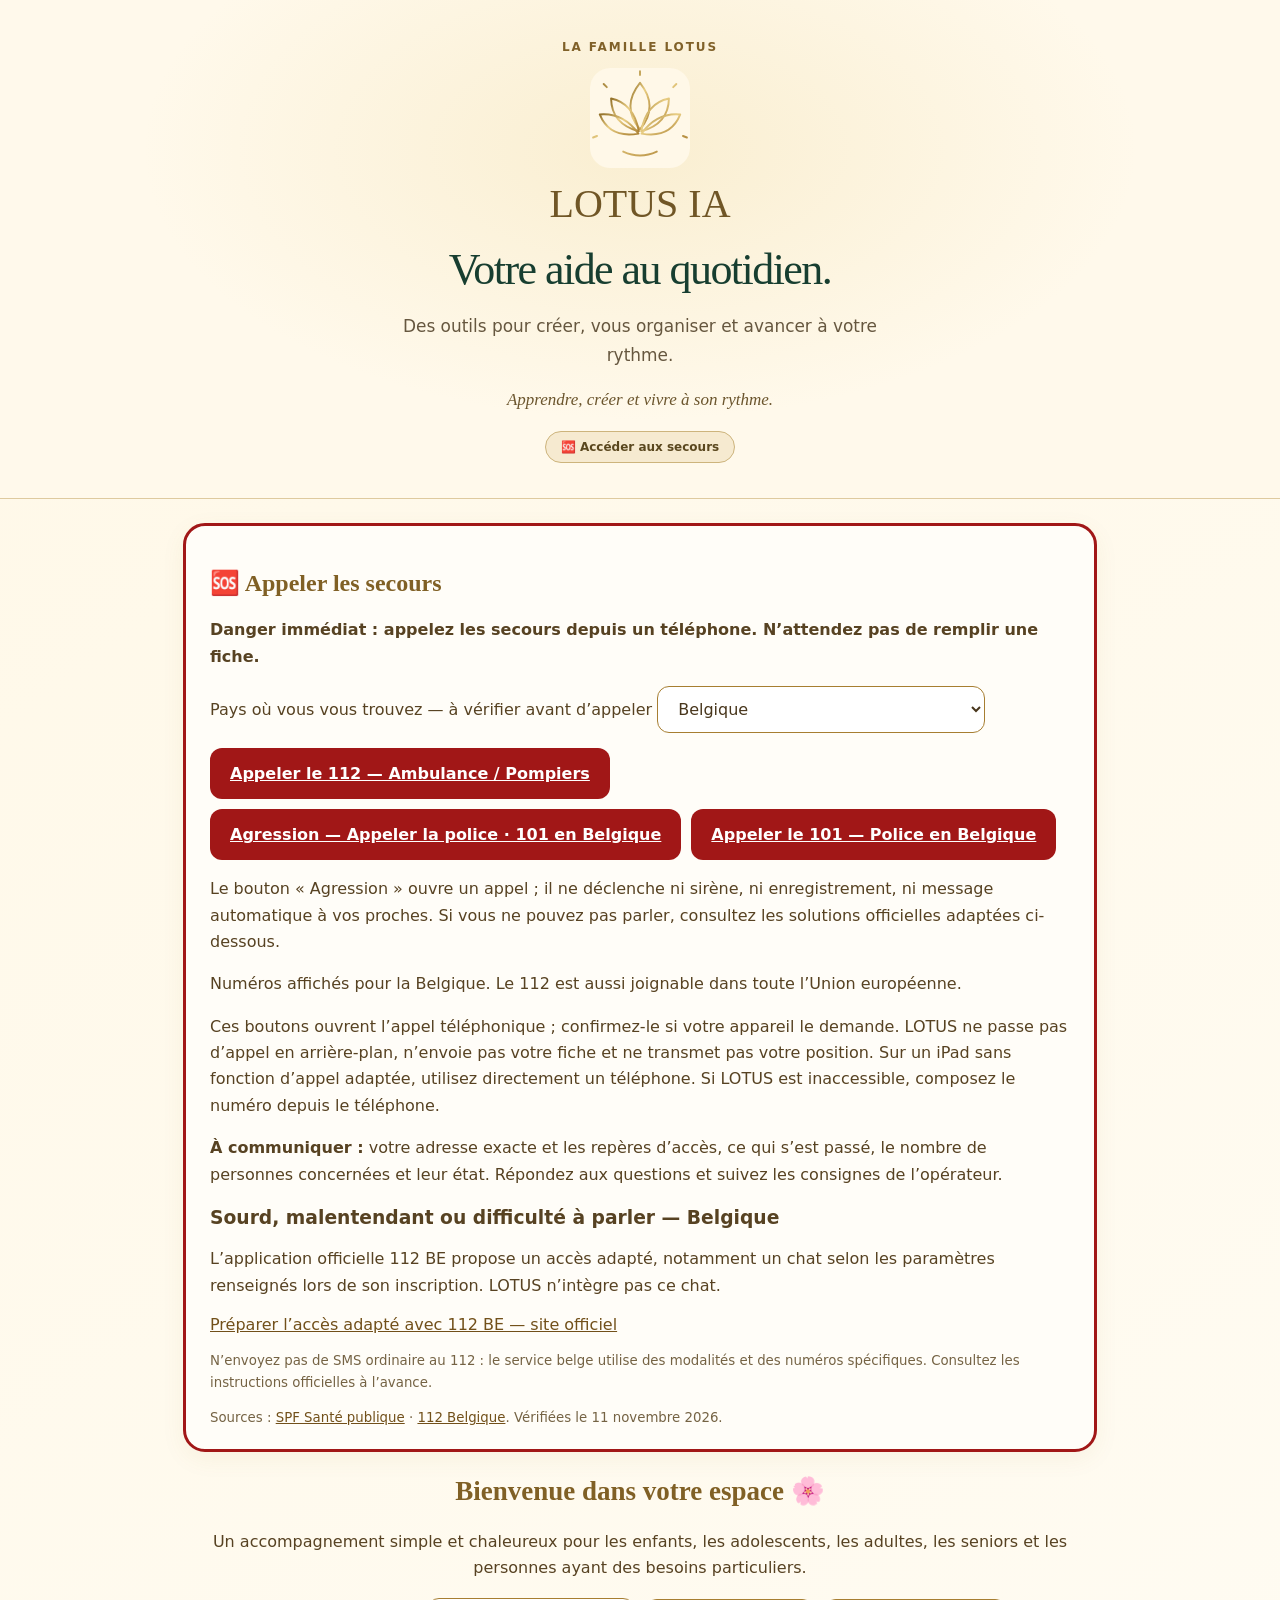
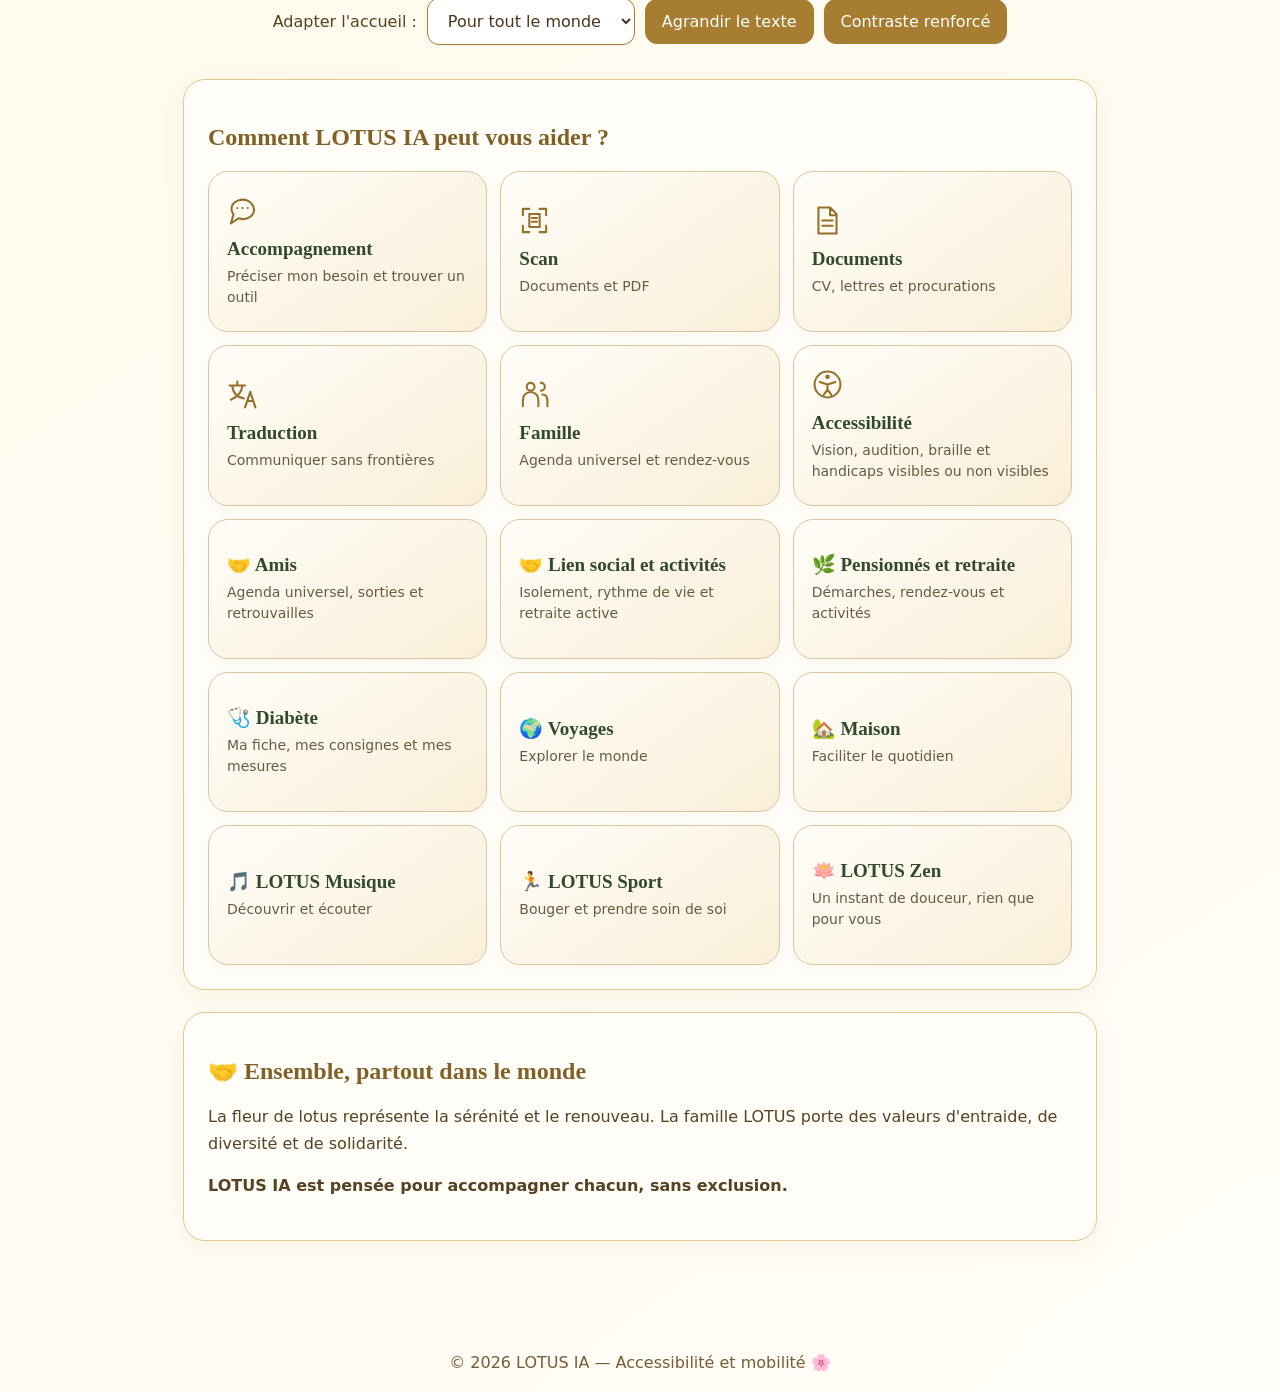
==== index.html @ f5c37af9 "Update index.html" ====
<!doctype html>
<html lang="fr">
<head>
<meta charset="utf-8"><meta name="viewport" content="width=device-width,initial-scale=1">
<meta name="theme-color" content="#fff8e7"><title>LOTUS-IA — Au service de tous</title>
<style>
:root{--cream:#fff8e7;--gold:#b58a37;--brown:#574222;--white:#fffdf8}*{box-sizing:border-box}body{margin:0;font-family:system-ui,-apple-system,Arial,sans-serif;background:linear-gradient(145deg,#fff8e7,#fffdf7);color:var(--brown)}header{padding:20px;text-align:center;background:#fff9ed;border-bottom:1px solid #e6d4ad}main{max-width:950px;margin:auto;padding:24px 18px 70px}.brand{display:flex;flex-direction:column;align-items:center;gap:4px}.lotus{width:155px;height:135px;filter:drop-shadow(0 4px 9px #b58a3733)}h1{font-family:Georgia,serif;color:#946b24;letter-spacing:.08em;font-size:clamp(2.2rem,7vw,3.5rem);margin:0}h2{font-family:Georgia,serif;color:#806025}p{line-height:1.65}.tagline{font-size:1.06rem;margin:10px auto;max-width:700px}.mission{font-weight:600;color:#775622}.intro{text-align:center;margin:18px auto 34px}.panel{border:1px solid #e4c98d;border-radius:22px;background:var(--white);padding:24px;box-shadow:0 7px 24px #8d6c2610;margin-bottom:22px}.grid{display:grid;grid-template-columns:repeat(auto-fit,minmax(195px,1fr));gap:13px}.tile{border:1px solid #dfc28c;background:#fff9ee;border-radius:15px;padding:19px 13px;text-align:left;color:var(--brown);font:inherit;cursor:pointer;min-height:108px}.tile:hover,.tile:focus-visible{outline:3px solid #b58a3766;background:#fff1d6}.tile strong{display:block;font-size:1.07rem;margin-bottom:6px}.tile span{font-size:.91rem}.controls{display:flex;gap:10px;flex-wrap:wrap;align-items:center;justify-content:center;margin-top:15px}button.action,select{border:1px solid #a77e31;border-radius:12px;padding:12px 16px;font:inherit}button.action{background:#a77e31;color:white;cursor:pointer}select{background:white;color:#48361c}#detail{margin-top:18px;padding:18px;border-radius:14px;background:#fff4dc;border:1px solid #e1c38b}#detail[hidden]{display:none}a{color:#72501a}footer{text-align:center;padding:20px;color:#775d34}.large{font-size:120%}.contrast{--cream:#fff;--gold:#6b4700;--brown:#191919;--white:#fff;background:#fff;color:#111}.contrast .panel,.contrast .tile{border:2px solid #111;background:#fff;color:#111}.contrast button.action{background:#111;color:#fff}small{display:block;color:#756344;margin-top:9px}
#scanner[hidden]{display:none}#scanPreview img{max-width:100%;max-height:480px;object-fit:contain;border:1px solid #e4c98d;border-radius:10px}#scanPreview iframe{width:100%;height:480px;border:1px solid #e4c98d;border-radius:10px}#scanPreview article{padding:12px;border:1px solid #e4c98d;border-radius:12px;overflow-wrap:anywhere}button:disabled{opacity:.55;cursor:not-allowed}

/* Accessibilité */
:focus-visible{outline:3px solid #245bcc!important;outline-offset:4px}
.skip{position:absolute;left:12px;top:-100px;background:white;padding:12px;z-index:5}.skip:focus{top:12px}
body{font-size:var(--reading-size,100%)}
body.spaced p,body.spaced textarea{line-height:1.9;letter-spacing:.04em;word-spacing:.1em}
body.reduce-motion *,body.reduce-motion *::before,body.reduce-motion *::after{scroll-behavior:auto!important;animation:none!important;transition:none!important}
@media(prefers-reduced-motion:reduce){*{scroll-behavior:auto!important;animation:none!important;transition:none!important}}
body.contrast,body.contrast header,body.contrast .tile,body.contrast .panel,body.contrast #detail{background:#fff!important;color:#111!important}
body.contrast h1,body.contrast h2,body.contrast h3,body.contrast p,body.contrast small,body.contrast a,body.contrast span{color:#111!important}
body.contrast input,body.contrast textarea,body.contrast select{color:#111!important;background:white!important;border:2px solid #111!important}
button,input,select{min-height:44px}input[type=checkbox]{min-width:24px;vertical-align:middle}
.access-fields{display:grid;gap:16px}.access-fields input:not([type=checkbox]),.access-fields textarea,.access-fields select{display:block;width:100%;font:inherit;padding:12px;max-width:100%}
.access-fields fieldset{min-width:0;border:1px solid #94702e;border-radius:12px;padding:16px}
.communication{font-size:1.6em;background:#fff4dc;border:2px solid #72501a;border-radius:12px;padding:18px;white-space:pre-wrap;overflow-wrap:anywhere}

[hidden]{display:none!important}
.emergency-link{display:inline-block;background:#a11717;color:white!important;padding:16px 20px;border-radius:12px;font-weight:700;text-decoration:underline;min-height:48px}
.sos-panel{border:3px solid #a11717}
body.contrast .emergency-link{background:#111!important;color:#fff!important}
body.contrast .sos-panel{border:3px solid #111!important}
.health-card{white-space:pre-wrap;overflow-wrap:anywhere;background:#fff4dc;border:2px solid #72501a;border-radius:12px;padding:18px}
</style>
<link rel="stylesheet" href="./agenda.css">
<link rel="stylesheet" href="./lotus-family.css"><link rel="icon" href="./lotus-ia-192.png"><link rel="apple-touch-icon" href="./lotus-ia-512.png"><meta name="apple-mobile-web-app-title" content="LOTUS IA"><link rel="manifest" href="./manifest.webmanifest"></head>
<body>
<a class="skip" href="#mainContent">Aller au contenu</a>
<header class="ia-header"><p class="lotus-family">La famille LOTUS</p><img class="lotus-app-mark" src="./lotus-brand.svg" alt="Fleur de lotus dorée"><h1>LOTUS IA</h1><p class="lotus-display">Votre aide au quotidien.</p><p class="lotus-copy">Des outils pour créer, vous organiser et avancer à votre rythme.</p><p class="lotus-signature">Apprendre, créer et vivre à son rythme.</p><a class="lotus-pill" href="#sosPanel">🆘 Accéder aux secours</a></header>
<main id="mainContent" tabindex="-1"><section class="panel sos-panel" id="sosPanel" aria-labelledby="sosTitle" tabindex="-1">
<h2 id="sosTitle">🆘 Appeler les secours</h2>
<p><strong>Danger immédiat : appelez les secours depuis un téléphone. N’attendez pas de remplir une fiche.</strong></p>
<label for="sosCountry">Pays où vous vous trouvez — à vérifier avant d’appeler</label>
<select id="sosCountry"><option value="be">Belgique</option><option value="eu">Autre pays de l’Union européenne</option><option value="other">Hors Union européenne</option></select>
<div class="controls" style="justify-content:flex-start">
<a class="emergency-link" id="callEmergency" href="tel:112">Appeler le 112 — Ambulance / Pompiers</a>
<a class="emergency-link" id="callAggression" href="tel:101">Agression — Appeler la police · 101 en Belgique</a>
<a class="emergency-link" id="callPolice" href="tel:101">Appeler le 101 — Police en Belgique</a>
</div>
<p>Le bouton « Agression » ouvre un appel ; il ne déclenche ni sirène, ni enregistrement, ni message automatique à vos proches. Si vous ne pouvez pas parler, consultez les solutions officielles adaptées ci-dessous.</p>
<p id="sosCountryInfo" role="status">Numéros affichés pour la Belgique. Le 112 est aussi joignable dans toute l’Union européenne.</p>
<p>Ces boutons ouvrent l’appel téléphonique ; confirmez-le si votre appareil le demande. LOTUS ne passe pas d’appel en arrière-plan, n’envoie pas votre fiche et ne transmet pas votre position. Sur un iPad sans fonction d’appel adaptée, utilisez directement un téléphone. Si LOTUS est inaccessible, composez le numéro depuis le téléphone.</p>
<p><strong>À communiquer :</strong> votre adresse exacte et les repères d’accès, ce qui s’est passé, le nombre de personnes concernées et leur état. Répondez aux questions et suivez les consignes de l’opérateur.</p>
<div id="sosAccessibleBelgium"><h3>Sourd, malentendant ou difficulté à parler — Belgique</h3>
<p>L’application officielle 112 BE propose un accès adapté, notamment un chat selon les paramètres renseignés lors de son inscription. LOTUS n’intègre pas ce chat.</p>
<a href="https://112.be/fr/pour-les-sourds" target="_blank" rel="noopener noreferrer">Préparer l’accès adapté avec 112 BE — site officiel</a>
<p><small>N’envoyez pas de SMS ordinaire au 112 : le service belge utilise des modalités et des numéros spécifiques. Consultez les instructions officielles à l’avance.</small></p></div>
<small>Sources : <a href="https://www.health.belgium.be/fr/themes/sante/aide-medicale-urgente/acteurs-laide-medicale-urgente/centrale-durgence-112" target="_blank" rel="noopener noreferrer">SPF Santé publique</a> · <a href="https://112.be/fr/pour-les-sourds" target="_blank" rel="noopener noreferrer">112 Belgique</a>. Vérifiées le 11 novembre 2026.</small>
</section>

<section class="intro"><h2>Bienvenue dans votre espace 🌸</h2><p>Un accompagnement simple et chaleureux pour les enfants, les adolescents, les adultes, les seniors et les personnes ayant des besoins particuliers.</p><div class="controls"><label for="profil">Adapter l'accueil :</label><select id="profil"><option value="tous">Pour tout le monde</option><option value="enfants">Enfants</option><option value="ados">Adolescents</option><option value="adultes">Adultes</option><option value="seniors">Seniors</option></select><button class="action" id="agrandir" type="button">Agrandir le texte</button><button class="action" id="contraste" type="button">Contraste renforcé</button></div></section>
<section class="panel"><h2>Comment LOTUS IA peut vous aider ?</h2><div class="grid" id="rubriques"><button class="tile" type="button" id="openGuide" data-title="💬 Accompagnement" data-desc="Orientation guidée et préparation d’une demande."><strong><svg viewBox="0 0 24 24" aria-hidden="true" fill="none" stroke="currentColor" stroke-width="1.6" stroke-linecap="round" stroke-linejoin="round"><path d="M21 11c0 6-7 9-12 7l-6 4 2-7C-2 4 18-2 21 11Z"/><path d="M8 10h.01M12 10h.01M16 10h.01"/></svg><span>Accompagnement</span></strong><span>Préciser mon besoin et trouver un outil</span></button>
<button class="tile" type="button" data-title="📄 LOTUS Scan" data-desc="Importer un PDF ou des photos et les consulter directement." id="openScan"><strong><svg viewBox="0 0 24 24" aria-hidden="true" fill="none" stroke="currentColor" stroke-width="1.6" stroke-linecap="round" stroke-linejoin="round"><path d="M3 8V3h5M16 3h5v5M21 16v5h-5M8 21H3v-5M8 7h8v10H8ZM10 10h4M10 13h4"/></svg><span>Scan</span></strong><span>Documents et PDF</span></button>
<button class="tile" type="button" id="openDocuments" data-title="✍️ LOTUS Documents" data-desc="Créer des CV, lettres de motivation et procurations."><strong><svg viewBox="0 0 24 24" aria-hidden="true" fill="none" stroke="currentColor" stroke-width="1.6" stroke-linecap="round" stroke-linejoin="round"><path d="M5 2h9l5 5v15H5ZM14 2v6h5M8 12h8M8 16h8"/></svg><span>Documents</span></strong><span>CV, lettres et procurations</span></button>
<button class="tile" type="button" id="openTranslation" data-title="🌐 LOTUS Traduction" data-desc="Traduire de courts textes avec MyMemory."><strong><svg viewBox="0 0 24 24" aria-hidden="true" fill="none" stroke="currentColor" stroke-width="1.6" stroke-linecap="round" stroke-linejoin="round"><path d="M2 5h12M8 2v3M4 5q1 9 9 10M12 5Q11 13 3 16M14 22l4-12 4 12M16 17h4"/></svg><span>Traduction</span></strong><span>Communiquer sans frontières</span></button>
<button class="tile" type="button" id="openFamily" data-title="👨‍👩‍👧‍👦 Famille" data-desc="Agenda universel familial."><strong><svg viewBox="0 0 24 24" aria-hidden="true" fill="none" stroke="currentColor" stroke-width="1.6" stroke-linecap="round" stroke-linejoin="round"><circle cx="9" cy="6" r="3"/><path d="M3 21v-5a6 6 0 0 1 12 0v5M17 3a3 3 0 0 1 0 6M18 12q4 0 4 5v4"/></svg><span>Famille</span></strong><span>Agenda universel et rendez-vous</span></button>
<button class="tile" type="button" id="openAccess" data-title="♿ Accessibilité" data-desc="Affichage adapté, textes lisibles et navigation simple pour différents besoins."><strong><svg viewBox="0 0 24 24" aria-hidden="true" fill="none" stroke="currentColor" stroke-width="1.6" stroke-linecap="round" stroke-linejoin="round"><circle cx="12" cy="12" r="10"/><circle cx="12" cy="6" r="1"/><path d="M6 10l6 2 6-2M12 12v4l-3 4M12 16l3 4"/></svg><span>Accessibilité</span></strong><span>Vision, audition, braille et handicaps visibles ou non visibles</span></button>
<button class="tile" type="button" id="openFriends" data-title="🤝 Amis" data-desc="Agenda universel pour les amis."><strong>🤝 Amis</strong><span>Agenda universel, sorties et retrouvailles</span></button>
<button class="tile" type="button" id="openSocial" data-title="Lien social et activités" data-desc="Des idées selon mes envies"><strong>🤝 Lien social et activités</strong><span>Isolement, rythme de vie et retraite active</span></button>
<button class="tile" type="button" id="openRetirement" data-title="Pensionnés et retraite" data-desc="Démarches et organisation"><strong>🌿 Pensionnés et retraite</strong><span>Démarches, rendez-vous et activités</span></button>
<button class="tile" type="button" id="openDiabetes" data-title="Diabète" data-desc="Fiche et carnet personnel"><strong>🩺 Diabète</strong><span>Ma fiche, mes consignes et mes mesures</span></button>
<button class="tile" type="button" id="openTravel" data-title="🌍 Voyages" data-desc="Préparer un programme et un budget personnel."><strong>🌍 Voyages</strong><span>Explorer le monde</span></button>
<button class="tile" type="button" id="openHome" data-title="🏡 Maison" data-desc="Projets, tâches, organisation du logement et idées pratiques."><strong>🏡 Maison</strong><span>Faciliter le quotidien</span></button>
<button class="tile" type="button" id="openMusic" data-title="🎵 LOTUS Musique" data-desc="Découverte musicale et identification de chansons : reconnaissance à connecter à un service spécialisé."><strong>🎵 LOTUS Musique</strong><span>Découvrir et écouter</span></button>
<button class="tile" type="button" data-title="🏃 LOTUS Sport" data-desc="Bouger à son rythme : marche, étirements, activités physiques douces et idées d’exercices pour différents âges. Des programmes guidés seront développés ultérieurement."><strong>🏃 LOTUS Sport</strong><span>Bouger et prendre soin de soi</span></button>
<button class="tile" type="button" id="openZen" data-title="🪷 LOTUS Zen" data-desc="Trois playlists d’ambiances synthétiques et un moment de respiration."><strong>🪷 LOTUS Zen</strong><span>Un instant de douceur, rien que pour vous</span></button></div><div id="detail" hidden tabindex="-1" role="status"><h3 id="detailTitre"></h3><p id="detailTexte"></p><small>Cette rubrique est encore en préparation : elle ne contient pas encore d’outil utilisable.</small></div></section>

<section class="panel" id="scanner" hidden aria-label="LOTUS Scan">
<h2>📄 LOTUS Scan — Documents et PDF</h2>
<p>Importez un PDF ou des photos de documents depuis votre iPhone ou votre ordinateur. Vos fichiers restent sur votre appareil : cette page ne les envoie pas à un serveur.</p>
<div class="controls" style="justify-content:flex-start">
<label class="action" for="scanFiles" style="display:inline-block;background:#a77e31;color:white;border-radius:12px;padding:12px 16px;cursor:pointer">📁 Choisir des documents</label>
<input id="scanFiles" type="file" accept="application/pdf,image/*,.pdf" multiple style="position:absolute;width:1px;height:1px;opacity:0" />
<button class="action" id="cameraScan" type="button">📷 Prendre une photo</button>
<input id="scanCamera" type="file" accept="image/*" capture="environment" style="position:absolute;width:1px;height:1px;opacity:0" />
<button class="action" id="printScan" type="button" disabled>🖨️ Créer un PDF avec les photos</button>
</div>
<button class="action" id="clearScan" type="button">🗑️ Effacer les documents importés</button>
<p id="scanStatus" role="status">Aucun document sélectionné.</p>
<div id="scanPreview" style="display:grid;gap:14px"></div>
<small>Pour un PDF déjà existant, utilisez « Choisir des documents » pour le consulter. Pour créer un PDF à partir de photos, utilisez « Créer un PDF avec les photos », puis choisissez « Enregistrer dans Fichiers » dans le menu d'impression de votre appareil. Cette version ne fusionne pas les PDF existants et n'effectue pas de reconnaissance de texte.</small>
</section>

<section class="panel" id="documents" hidden aria-label="LOTUS Documents">
<h2>✍️ LOTUS Documents</h2><p>Rédigez un premier brouillon que vous pourrez corriger, copier et enregistrer en PDF avec la fonction d’impression.</p>
<div class="controls" style="justify-content:flex-start"><label for="docType">Type de document</label><select id="docType"><option value="cv">CV</option><option value="motivation">Lettre de motivation</option><option value="procuration">Procuration</option></select></div>
<div style="display:grid;gap:10px;margin:14px 0"><label>Nom complet <input id="docName" placeholder="Prénom et nom" style="display:block;width:100%;padding:12px"></label><label>Coordonnées (facultatif) <input id="docContact" placeholder="Email, téléphone, ville" style="display:block;width:100%;padding:12px"></label><label>Informations à inclure <textarea id="docInfo" rows="5" placeholder="Pour un CV : expériences, formations, compétences. Pour une lettre : poste, entreprise et motivations. Pour une procuration : personne autorisée, démarche et durée." style="display:block;width:100%;padding:12px;font:inherit"></textarea></label></div>
<fieldset id="cvFields" style="border:1px solid #d5b46c;border-radius:12px;padding:14px;margin:12px 0"><legend><strong>✨ Créateur de CV</strong></legend>
<div style="display:grid;gap:10px">
<label>Modèle de CV <select id="cvStyle" style="display:block;width:100%;padding:10px"><option value="classique">Classique</option><option value="moderne">Moderne</option><option value="simple">Simple</option></select></label>
<label>Intitulé du poste recherché <input id="cvJob" placeholder="Ex. Assistant administratif" style="display:block;width:100%;padding:10px"></label>
<label>Présentation professionnelle <textarea id="cvProfile" rows="3" placeholder="Quelques phrases sur votre parcours et vos objectifs" style="display:block;width:100%;padding:10px;font:inherit"></textarea></label>
<label>Expériences professionnelles <textarea id="cvExperience" rows="4" placeholder="Poste, employeur, dates et missions" style="display:block;width:100%;padding:10px;font:inherit"></textarea></label>
<label>Formations et diplômes <textarea id="cvEducation" rows="3" placeholder="Diplôme, établissement, année" style="display:block;width:100%;padding:10px;font:inherit"></textarea></label>
<label>Compétences <textarea id="cvSkills" rows="3" placeholder="Informatique, organisation, communication…" style="display:block;width:100%;padding:10px;font:inherit"></textarea></label>
<label>Langues <input id="cvLanguages" placeholder="Ex. Français, néerlandais, anglais" style="display:block;width:100%;padding:10px"></label>
</div></fieldset>
<fieldset id="letterFields" hidden style="border:1px solid #d5b46c;border-radius:12px;padding:14px;margin:12px 0"><legend><strong>💼 Lettre de motivation</strong></legend><div style="display:grid;gap:10px"><label>Poste visé <input id="letterJob" placeholder="Ex. Assistant administratif" style="display:block;width:100%;padding:10px"></label><label>Entreprise ou organisme <input id="letterCompany" placeholder="Nom de l'entreprise" style="display:block;width:100%;padding:10px"></label><label>Ville <input id="letterCity" placeholder="Ex. Bruxelles" style="display:block;width:100%;padding:10px"></label></div></fieldset>
<fieldset id="proxyFields" hidden style="border:1px solid #d5b46c;border-radius:12px;padding:14px;margin:12px 0"><legend><strong>🖊️ Procuration</strong></legend><div style="display:grid;gap:10px"><label>Personne autorisée (mandataire) <input id="proxyName" placeholder="Nom complet" style="display:block;width:100%;padding:10px"></label><label>Démarche autorisée <textarea id="proxyTask" rows="3" placeholder="Décrire la démarche précisément" style="display:block;width:100%;padding:10px;font:inherit"></textarea></label><label>Début de validité <input type="date" id="proxyStart" style="display:block;width:100%;padding:10px"></label><label>Fin de validité <input type="date" id="proxyEnd" style="display:block;width:100%;padding:10px"></label><label>Lieu de signature <input id="proxyCity" placeholder="Ex. Anvers" style="display:block;width:100%;padding:10px"></label></div></fieldset>
<button class="action" id="makeDoc" type="button">Créer le brouillon</button>
<div id="docResult" hidden style="margin-top:15px"><label for="docOutput"><strong>Document modifiable</strong></label><textarea id="docOutput" rows="14" style="width:100%;padding:12px;font:inherit"></textarea><div class="controls"><button class="action" type="button" id="copyDoc">Copier le texte</button><button class="action" type="button" id="printDoc">Imprimer / PDF</button><button class="action" type="button" id="saveDoc">Télécharger le texte</button></div></div>
<small>Les modèles sont des brouillons : relisez-les. Certaines procurations exigent un formulaire officiel, une pièce d’identité ou des formalités spécifiques.</small>
</section>
<section class="panel" id="homePanel" hidden aria-labelledby="homeTitle" tabindex="-1">
<h2 id="homeTitle">🏡 Maison — Projets et organisation</h2>
<p>Organisez les tâches du logement à votre rythme. Regroupez-les par projet, précisez la pièce et la personne responsable, puis suivez leur avancement.</p>
<p><strong>Enregistrement automatique sur cet appareil, dans ce navigateur.</strong> Les noms des personnes servent à votre organisation ; aucune tâche ni notification ne leur est envoyée. Il n’y a pas de synchronisation entre appareils.</p>
<div class="agenda-toolbar"><button class="action" id="hmNew" type="button">＋ Ajouter une tâche</button><button class="action" id="hmExport" type="button">Télécharger ma liste</button><button class="action" id="hmBackup" type="button">Sauvegarder mes projets (.json)</button><label class="agenda-file">Restaurer une sauvegarde <input id="hmImport" type="file" accept=".json,application/json"></label></div>
<p id="hmStatus" role="status" aria-live="polite"></p><button class="action" id="hmUndo" type="button" hidden>Annuler la dernière suppression</button>
<form id="hmForm" class="access-fields" hidden>
<h3 id="hmFormTitle">Nouvelle tâche</h3>
<label for="hmTask">Tâche à réaliser</label><input id="hmTask" required maxlength="200" placeholder="Ex. trier les papiers du logement">
<label for="hmProject">Projet (facultatif)</label><input id="hmProject" maxlength="100" list="hmProjectNames" placeholder="Ex. rangement, déménagement, courses…"><datalist id="hmProjectNames"></datalist>
<label for="hmRoom">Pièce ou espace (facultatif)</label><input id="hmRoom" maxlength="100" list="hmRoomNames" placeholder="Ex. cuisine, entrée, jardin…"><datalist id="hmRoomNames"><option value="Cuisine"><option value="Salon"><option value="Chambre"><option value="Salle de bains"><option value="Entrée"><option value="Bureau"><option value="Jardin"><option value="Tout le logement"></datalist>
<label for="hmPerson">Personne responsable (facultatif)</label><input id="hmPerson" maxlength="100" placeholder="Ex. moi, un proche…">
<label for="hmPriority">Priorité</label><select id="hmPriority"><option value="normal">Normale</option><option value="high">Prioritaire</option><option value="low">À mon rythme</option></select>
<label for="hmDate">Date prévue (facultatif)</label><input id="hmDate" type="date">
<label for="hmState">Avancement</label><select id="hmState"><option value="todo">À faire</option><option value="doing">En cours</option><option value="done">Terminée</option></select>
<label for="hmNotes">Notes et adaptations (facultatif)</label><textarea id="hmNotes" rows="3" maxlength="3000" placeholder="Matériel à préparer, aide à demander, pauses…"></textarea>
<div class="agenda-toolbar"><button class="action" id="hmSubmit" type="submit">Enregistrer la tâche</button><button class="action" id="hmCancel" type="button">Fermer le formulaire</button></div>
</form>
<h3>Mes projets</h3><p>Un projet apparaît dès qu’une tâche lui est associée.</p><div class="grid" id="hmProjects"></div><p id="hmProgress" role="status"></p>
<div class="access-fields">
<label for="hmSearch">Rechercher une tâche, une pièce ou une personne</label><input id="hmSearch" type="search" placeholder="Rechercher…">
<label for="hmProjectFilter">Projet affiché</label><select id="hmProjectFilter"><option value="">Tous les projets</option></select>
<label for="hmStateFilter">Avancement affiché</label><select id="hmStateFilter"><option value="">Tous les états</option><option value="todo">À faire</option><option value="doing">En cours</option><option value="done">Terminées</option></select>
</div>
<h3>Mes tâches</h3><p id="hmCount" role="status"></p><div class="agenda-list" id="hmList"></div>
<h3>💡 Idées pratiques à adapter</h3>
<p>Choisissez une idée pour préparer une tâche. Vous pourrez la modifier avant de l’enregistrer.</p>
<div class="grid">
<button class="tile" type="button" data-home-idea="Trier une petite zone de rangement" data-home-project="Rangement"><strong>🗂️ Ranger un petit espace</strong><span>Une zone à la fois, à votre rythme</span></button>
<button class="tile" type="button" data-home-idea="Regrouper les documents utiles du logement" data-home-project="Papiers du logement"><strong>📁 Organiser mes documents</strong><span>Contrats et contacts à retrouver</span></button>
<button class="tile" type="button" data-home-idea="Vérifier ce qu’il manque avant de préparer les courses" data-home-project="Courses"><strong>🛒 Préparer les courses</strong><span>Noter les besoins avant les achats</span></button>
<button class="tile" type="button" data-home-idea="Préparer une tâche et décider si j’ai besoin d’aide" data-home-project="Organisation"><strong>🤝 Prévoir de l’aide</strong><span>Adapter la tâche à mes possibilités</span></button>
</div>
<small>Les dates sont des repères personnels ; elles ne déclenchent pas de rappel automatique. Le téléchargement et la sauvegarde contiennent les informations que vous avez saisies. Aucun service ni travaux ne sont réservés.</small>
</section>
<section class="panel" id="familyPanel" hidden aria-labelledby="familyTitle" tabindex="-1">
<h2 id="familyTitle">👨‍👩‍👧‍👦 Famille — Agenda universel</h2>
<p>Un seul agenda pour les rendez-vous, l’école, le travail, les sorties et les tâches. Chaque événement peut concerner une personne, plusieurs proches ou vous seul.</p>
<p><strong>Enregistrement automatique dans ce navigateur uniquement.</strong> Pas de partage en direct ni de synchronisation entre appareils. Exportez une sauvegarde pour conserver une copie.</p>
<div class="agenda-toolbar">
<button class="action" id="agNew" type="button">＋ Nouvel événement</button>
<button class="action" id="agICS" type="button">Exporter vers un calendrier (.ics)</button>
<button class="action" id="agBackup" type="button">Sauvegarder l’agenda (.json)</button>
<label class="agenda-file">Restaurer une sauvegarde <input id="agImport" type="file" accept=".json,application/json"></label>
</div>
<p id="agStatus" role="status" aria-live="polite"></p>
<button class="action" type="button" id="agUndo" hidden>Annuler la dernière suppression</button>
<form id="agForm" class="access-fields" hidden>
<h3 id="agFormTitle">Nouvel événement</h3>
<label for="agTitle">Titre</label><input id="agTitle" maxlength="160" required placeholder="Ex. réunion, sortie, rendez-vous…">
<label for="agCategory">Catégorie</label><select id="agCategory"><option value="Famille">Famille</option><option>École</option><option>Travail</option><option>Santé</option><option>Loisirs</option><option>Administratif</option><option>Tâche</option><option>Autre</option></select>
<label for="agPeople">Personne(s) concernée(s), facultatif</label><input id="agPeople" maxlength="200" placeholder="Ex. moi, enfants, tous…">
<p><label><input id="agAllDay" type="checkbox"> Toute la journée</label></p>
<div class="agenda-two"><div><label for="agStartDate">Date de début</label><input id="agStartDate" type="date" required></div><div><label for="agEndDate">Date de fin, incluse (facultatif)</label><input id="agEndDate" type="date"></div></div>
<div id="agTimeFields" class="agenda-two"><div><label for="agStartTime">Heure de début</label><input id="agStartTime" type="time" value="09:00"></div><div><label for="agEndTime">Heure de fin</label><input id="agEndTime" type="time" value="10:00"></div></div>
<p id="agZone"></p>
<label for="agLocation">Lieu (facultatif)</label><input id="agLocation" maxlength="300" placeholder="Adresse, lieu ou lien de réunion">
<label for="agNotes">Notes et besoins d’accessibilité (facultatif)</label><textarea id="agNotes" rows="3" maxlength="4000"></textarea>
<label for="agReminder">Rappel dans le calendrier après import (facultatif)</label><select id="agReminder"><option value="">Aucun</option><option value="10">10 minutes avant</option><option value="30">30 minutes avant</option><option value="60">1 heure avant</option><option value="1440">1 jour avant</option></select>
<small>LOTUS n’envoie pas de notification. Le rappel est inclus dans le fichier .ics ; son déclenchement dépend du calendrier dans lequel vous l’importez et de ses réglages.</small>
<div class="agenda-toolbar"><button class="action" type="submit" id="agSubmit">Enregistrer l’événement</button><button class="action" id="agCancel" type="button">Fermer le formulaire</button></div>
</form>
<div class="access-fields">
<label for="agSearch">Rechercher dans l’agenda</label><input id="agSearch" type="search" placeholder="Titre, personne, lieu ou note…">
<label for="agFilter">Filtrer par catégorie</label><select id="agFilter"><option value="">Toutes les catégories</option><option>Famille</option><option>École</option><option>Travail</option><option>Santé</option><option>Loisirs</option><option>Administratif</option><option>Tâche</option><option>Autre</option></select>
<label for="agMonth">Mois affiché</label><input id="agMonth" type="month">
</div>
<div class="agenda-toolbar"><button class="action" id="agPrevious" type="button" aria-label="Mois précédent">← Mois précédent</button><button class="action" id="agToday" type="button">Mois actuel</button><button class="action" id="agNext" type="button" aria-label="Mois suivant">Mois suivant →</button></div>
<h3 id="agMonthTitle"></h3>
<div id="agMonthGrid" class="agenda-grid" role="group" aria-label="Jours du mois"></div>
<div class="agenda-toolbar"><button class="action" id="agWholeMonth" type="button">Afficher tout le mois</button><button class="action" id="agAllEvents" type="button">Afficher tous les événements</button></div>
<h3 id="agListTitle">Événements</h3><p id="agCount" role="status"></p><div id="agList" class="agenda-list"></div>
<small>Les événements horaires utilisent le fuseau de l’appareil à la création et sont exportés en UTC pour préserver l’instant. Les événements « toute la journée » restent attachés à leurs dates. Vérifiez les heures dans le calendrier de destination. L’export n’envoie aucune invitation.</small>
</section>
<section class="panel" id="friendsPanel" hidden aria-labelledby="friendsTitle" tabindex="-1">
<h2 id="friendsTitle">🤝 Amis — Agenda universel</h2>
<p>Préparez les sorties, anniversaires, repas, voyages et retrouvailles entre amis. Notez les personnes concernées et vos besoins d’accessibilité, à votre rythme.</p>
<p><strong>Enregistrement automatique dans ce navigateur uniquement.</strong> Cet agenda est séparé de Famille. Pas de partage en direct ni de synchronisation entre appareils ; vos amis ne voient pas automatiquement ces événements. Exportez une sauvegarde pour conserver une copie.</p>
<div class="agenda-toolbar">
<button class="action" id="frAgNew" type="button">＋ Nouvel événement</button>
<button class="action" id="frAgICS" type="button">Exporter vers un calendrier (.ics)</button>
<button class="action" id="frAgBackup" type="button">Sauvegarder l’agenda (.json)</button>
<label class="agenda-file">Restaurer une sauvegarde <input id="frAgImport" type="file" accept=".json,application/json"></label>
</div>
<p id="frAgStatus" role="status" aria-live="polite"></p>
<button class="action" type="button" id="frAgUndo" hidden>Annuler la dernière suppression</button>
<form id="frAgForm" class="access-fields" hidden>
<h3 id="frAgFormTitle">Nouvel événement</h3>
<label for="frAgTitle">Titre</label><input id="frAgTitle" maxlength="160" required placeholder="Ex. réunion, sortie, rendez-vous…">
<label for="frAgCategory">Catégorie</label><select id="frAgCategory"><option value="Amis">Amis</option><option>Sortie</option><option>Anniversaire</option><option>Repas</option><option>Voyage</option><option>Appel ou rencontre</option><option>Projet</option><option>Autre</option></select>
<label for="frAgPeople">Personne(s) concernée(s), facultatif</label><input id="frAgPeople" maxlength="200" placeholder="Ex. une amie, un ami, notre groupe…">
<p><label><input id="frAgAllDay" type="checkbox"> Toute la journée</label></p>
<div class="agenda-two"><div><label for="frAgStartDate">Date de début</label><input id="frAgStartDate" type="date" required></div><div><label for="frAgEndDate">Date de fin, incluse (facultatif)</label><input id="frAgEndDate" type="date"></div></div>
<div id="frAgTimeFields" class="agenda-two"><div><label for="frAgStartTime">Heure de début</label><input id="frAgStartTime" type="time" value="09:00"></div><div><label for="frAgEndTime">Heure de fin</label><input id="frAgEndTime" type="time" value="10:00"></div></div>
<p id="frAgZone"></p>
<label for="frAgLocation">Lieu (facultatif)</label><input id="frAgLocation" maxlength="300" placeholder="Adresse, lieu ou lien de réunion">
<label for="frAgNotes">Notes et besoins d’accessibilité (facultatif)</label><textarea id="frAgNotes" rows="3" maxlength="4000"></textarea>
<label for="frAgReminder">Rappel dans le calendrier après import (facultatif)</label><select id="frAgReminder"><option value="">Aucun</option><option value="10">10 minutes avant</option><option value="30">30 minutes avant</option><option value="60">1 heure avant</option><option value="1440">1 jour avant</option></select>
<small>LOTUS n’envoie pas de notification. Le rappel est inclus dans le fichier .ics ; son déclenchement dépend du calendrier dans lequel vous l’importez et de ses réglages.</small>
<div class="agenda-toolbar"><button class="action" type="submit" id="frAgSubmit">Enregistrer l’événement</button><button class="action" id="frAgCancel" type="button">Fermer le formulaire</button></div>
</form>
<div class="access-fields">
<label for="frAgSearch">Rechercher dans l’agenda</label><input id="frAgSearch" type="search" placeholder="Titre, personne, lieu ou note…">
<label for="frAgFilter">Filtrer par catégorie</label><select id="frAgFilter"><option value="">Toutes les catégories</option><option>Amis</option><option>Sortie</option><option>Anniversaire</option><option>Repas</option><option>Voyage</option><option>Appel ou rencontre</option><option>Projet</option><option>Autre</option></select>
<label for="frAgMonth">Mois affiché</label><input id="frAgMonth" type="month">
</div>
<div class="agenda-toolbar"><button class="action" id="frAgPrevious" type="button" aria-label="Mois précédent">← Mois précédent</button><button class="action" id="frAgToday" type="button">Mois actuel</button><button class="action" id="frAgNext" type="button" aria-label="Mois suivant">Mois suivant →</button></div>
<h3 id="frAgMonthTitle"></h3>
<div id="frAgMonthGrid" class="agenda-grid" role="group" aria-label="Jours du mois"></div>
<div class="agenda-toolbar"><button class="action" id="frAgWholeMonth" type="button">Afficher tout le mois</button><button class="action" id="frAgAllEvents" type="button">Afficher tous les événements</button></div>
<h3 id="frAgListTitle">Événements</h3><p id="frAgCount" role="status"></p><div id="frAgList" class="agenda-list"></div>
<small>Les événements horaires utilisent le fuseau de l’appareil à la création et sont exportés en UTC pour préserver l’instant. Les événements « toute la journée » restent attachés à leurs dates. Vérifiez les heures dans le calendrier de destination. L’export n’envoie aucune invitation.</small>
</section>
<section class="panel" id="guidePanel" hidden aria-labelledby="guideTitle" tabindex="-1">
<h2 id="guideTitle">💬 Accompagnement guidé</h2>
<p>Précisez votre besoin, préparez une demande et retrouvez un outil de LOTUS. Ce parcours utilise des étapes prédéfinies : il ne s’agit pas encore d’une conversation avec une IA ou une personne. Votre texte n’est pas analysé automatiquement.</p>
<div class="access-fields">
<label for="guideTopic">Sur quoi souhaitez-vous avancer ?</label><select id="guideTopic"><option value="daily">Organiser mon quotidien</option><option value="document">Préparer un document ou une démarche</option><option value="social">Trouver du lien et parler à quelqu’un</option><option value="access">Expliquer mes besoins d’accessibilité</option><option value="travel">Préparer un déplacement ou un voyage</option><option value="retirement">Organiser ma retraite ou mes rendez-vous</option></select>
<label for="guideNeed">Ce que je souhaite expliquer (facultatif)</label><textarea id="guideNeed" rows="4" maxlength="4000" placeholder="Écrivez avec vos propres mots. Ce texte reste dans cette page."></textarea>
<label for="guidePriority">Ma priorité aujourd’hui (facultatif)</label><input id="guidePriority" maxlength="200" placeholder="Une seule chose sur laquelle avancer">
<button class="action" id="prepareGuide" type="button">Préparer mes prochaines étapes</button>
<p id="guideStatus" role="status" aria-live="polite"></p>
<div id="guideResult" hidden>
<h3>Un point de départ</h3><p id="guideIntro"></p><ol id="guideSteps"></ol>
<button class="action" id="guideTool" type="button">Ouvrir l’outil proposé</button>
<h3>Ma demande à relire et modifier</h3>
<label for="guideDraft">Brouillon préparé à partir de mes mots</label><textarea id="guideDraft" rows="7"></textarea>
<div class="controls"><button class="action" id="copyGuide" type="button">Copier ma demande</button><button class="action" id="saveGuide" type="button">Télécharger ma demande</button></div>
<p>La demande n’est envoyée à personne. Vous choisissez vous-même à qui la communiquer et par quel moyen.</p>
</div>
<button class="action" id="clearGuide" type="button">Effacer mon texte et ma demande</button>
<small>Aucun enregistrement automatique. Les textes disparaissent au rechargement ; vous pouvez télécharger votre brouillon pour le conserver. Cet espace ne fournit pas d’assistance humaine en direct. En cas d’urgence, utilisez le SOS en haut de la page ou votre téléphone.</small>
</div></section>
<section class="panel" id="travelPanel" hidden aria-labelledby="travelTitle" tabindex="-1">
<h2 id="travelTitle">🌍 Séjours, city trips et excursions</h2>
<p>Préparez votre programme et calculez un budget personnel à partir des montants que vous saisissez. Les prix ne sont pas recherchés en direct et aucune réservation n’est effectuée.</p>
<div class="access-fields">
<fieldset><legend><strong>Mon projet</strong></legend>
<label for="tripType">Type de voyage</label><select id="tripType"><option>Séjour</option><option>City trip</option><option>Excursion</option></select>
<label for="tripDestination">Destination</label><input id="tripDestination" maxlength="160" placeholder="Ville, région ou pays">
<label for="tripStart">Date de départ (facultatif)</label><input id="tripStart" type="date">
<label for="tripEnd">Date de retour (facultatif)</label><input id="tripEnd" type="date">
<label for="tripPeople">Nombre de voyageurs</label><input id="tripPeople" type="number" min="1" max="1000" step="1" value="1" inputmode="numeric">
<label for="tripProgram">Programme et lieux à vérifier</label><textarea id="tripProgram" rows="5" maxlength="8000" placeholder="Jour 1 : trajet et installation…&#10;Jour 2 : visite et pauses…"></textarea>
<label for="tripNeeds">Besoins et préférences (facultatif)</label><textarea id="tripNeeds" rows="3" maxlength="4000" placeholder="Accessibilité, pauses, transport adapté, rythme, accompagnement…"></textarea>
</fieldset>
<fieldset><legend><strong>Mon budget estimatif</strong></legend>
<p><strong>Indiquez les coûts totaux pour tout le groupe et tout le voyage</strong>, dans une même devise. Un champ vide compte pour zéro. Ces montants sont vos estimations, pas des devis.</p>
<label for="tripCurrency">Devise de mon budget</label><select id="tripCurrency"><option value="EUR">EUR — Euro</option><option value="USD">USD — Dollar américain</option><option value="CAD">CAD — Dollar canadien</option><option value="GBP">GBP — Livre sterling</option><option value="CHF">CHF — Franc suisse</option><option value="CDF">CDF — Franc congolais</option><option value="XOF">XOF — Franc CFA BCEAO</option><option value="XAF">XAF — Franc CFA BEAC</option><option value="MAD">MAD — Dirham marocain</option><option value="TND">TND — Dinar tunisien</option><option value="JPY">JPY — Yen japonais</option><option value="CNY">CNY — Yuan chinois</option><option value="AUD">AUD — Dollar australien</option><option value="ZAR">ZAR — Rand sud-africain</option><option value="BRL">BRL — Réal brésilien</option></select>
<small>Choisissez vous-même la devise correspondant à votre budget. Aucune conversion de change n’est effectuée. Montants saisis avec au plus deux décimales.</small>
<label for="tripTransport">Transport aller-retour — total du groupe</label><input id="tripTransport" inputmode="decimal" maxlength="14" placeholder="0,00">
<label for="tripStay">Hébergement — total du groupe</label><input id="tripStay" inputmode="decimal" maxlength="14" placeholder="0,00">
<label for="tripMeals">Repas — total du groupe</label><input id="tripMeals" inputmode="decimal" maxlength="14" placeholder="0,00">
<label for="tripActivities">Visites et activités — total du groupe</label><input id="tripActivities" inputmode="decimal" maxlength="14" placeholder="0,00">
<label for="tripLocal">Déplacements sur place — total du groupe</label><input id="tripLocal" inputmode="decimal" maxlength="14" placeholder="0,00">
<label for="tripOther">Autres frais et marge pour imprévus — total du groupe</label><input id="tripOther" inputmode="decimal" maxlength="14" placeholder="0,00">
<label for="tripLimit">Budget maximal du groupe (facultatif)</label><input id="tripLimit" inputmode="decimal" maxlength="14" placeholder="Ex. 1000,00">
</fieldset>
<div class="controls"><button class="action" id="buildTrip" type="button">Créer mon carnet et calculer le budget</button><button class="action" id="saveTrip" type="button">Enregistrer mon brouillon sur cet appareil</button><button class="action" id="forgetTrip" type="button">Retirer la sauvegarde de cet appareil</button></div>
<p id="tripStatus" role="status" aria-live="polite"></p>
<div id="tripResult" hidden><h3>Mon carnet de voyage</h3><div id="tripOutput" class="health-card" tabindex="-1"></div><button class="action" id="downloadTrip" type="button">Télécharger mon carnet</button></div>
<p>Avant de réserver, vérifiez auprès des prestataires les tarifs, disponibilités, conditions d’annulation et besoins d’accessibilité. Confirmez les formalités d’entrée auprès des autorités compétentes.</p>
<small>La sauvegarde est facultative, locale à ce navigateur et remplace le précédent brouillon de voyage. Modifiez votre projet puis enregistrez-le pour conserver les changements. Aucun projet n’est envoyé à un serveur ; le carnet téléchargé est un fichier texte.</small>
</div></section>
<section class="panel" id="retirementPanel" hidden aria-labelledby="retirementTitle" tabindex="-1">
<h2 id="retirementTitle">🌿 Pensionnés et retraite</h2>
<p>Un espace pour préparer votre pension ou organiser votre quotidien à la retraite, à votre rythme. Les réglages d’accessibilité restent disponibles pour tout le monde.</p>
<div class="access-fields">
<fieldset><legend><strong>🇧🇪 Ma pension en Belgique — services officiels</strong></legend>
<ul>
<li><a href="https://www.mypension.be/" target="_blank" rel="noopener noreferrer">Ouvrir mon dossier officiel sur mypension.be</a> : consulter les informations personnelles et les démarches disponibles.</li>
<li><a href="https://www.sfpd.fgov.be/fr/a-propos-de-nous/contact" target="_blank" rel="noopener noreferrer">Contacter le Service fédéral des Pensions</a> : informations et rendez-vous.</li>
<li><a href="https://www.sfpd.fgov.be/fr/formulaire-de-contact" target="_blank" rel="noopener noreferrer">Écrire au Service Pensions avec son formulaire officiel</a>.</li>
<li><a href="tel:+3222251765">Appeler le Service Pensions : +32 2 225 17 65</a> — numéro standard, tarif selon votre opérateur.</li>
</ul>
<p>Les liens ouvrent les services officiels dans une nouvelle fenêtre. LOTUS ne consulte pas votre dossier, ne calcule pas votre pension et n’introduit aucune demande à votre place. Pour un autre pays, contactez l’organisme de pension compétent.</p>
<small>Sources : Service fédéral des Pensions et Sécurité sociale belge. Liens et numéro vérifiés le 11 novembre 2026. Les disponibilités se consultent sur le site officiel.</small>
</fieldset>
<fieldset><legend><strong>🗂️ Mes démarches, rendez-vous et activités</strong></legend>
<label for="retirementTask">Ce que je souhaite préparer</label><input id="retirementTask" maxlength="200" placeholder="Ex. préparer mes questions pour un rendez-vous">
<label for="retirementCategory">Catégorie</label><select id="retirementCategory"><option>Démarche administrative</option><option>Rendez-vous</option><option>Activité ou sortie</option><option>Vie quotidienne</option></select>
<label for="retirementDate">Date prévue (facultatif)</label><input id="retirementDate" type="date">
<button class="action" id="addRetirementTask" type="button">Ajouter à ma liste</button>
<p id="retirementProgress" role="status">Votre liste est vide.</p>
<ul id="retirementList" aria-label="Ma liste retraite" style="padding-left:24px"></ul>
<small>Ces dates servent à votre organisation : aucune notification ni réservation automatique n’est créée.</small>
</fieldset>
<fieldset id="socialActivities" tabindex="-1"><legend><strong>🤝 Du lien et des activités selon mes envies</strong></legend>
<p>Pour les personnes isolées, sans famille ou sans proches disponibles, les pensionnés actifs et toute personne qui souhaite varier son quotidien. Aucun âge ni situation familiale n’est obligatoire pour utiliser cet espace.</p>
<label for="socialGoal">Ce que je souhaite aujourd’hui</label><select id="socialGoal"><option value="connection">Rencontrer du monde ou garder du lien</option><option value="sedentary">Varier une journée passée surtout assis</option><option value="active">Construire une retraite active</option><option value="calm">Trouver une activité calme</option></select>
<label for="socialPlace">Ce qui me convient</label><select id="socialPlace"><option value="both">À domicile ou à l’extérieur</option><option value="home">À domicile</option><option value="outside">À l’extérieur</option></select>
<p><label><input id="socialNoFamily" type="checkbox"> Je souhaite des pistes sans compter sur ma famille ou des proches</label></p>
<button class="action" id="suggestSocial" type="button">Proposer des idées</button>
<div id="socialResults" hidden><h3>Des pistes à choisir librement</h3><ul id="socialSuggestions"></ul></div>
<p id="socialStatus" role="status" aria-live="polite"></p>
<small>Ce sont des idées générales, pas des activités réservées ou des services vérifiés près de chez vous. Demandez les horaires, les tarifs, l’accessibilité et les conditions d’accueil à l’organisateur. Vos choix ici ne sont pas enregistrés ; seules les idées ajoutées à votre liste pourront être sauvegardées si vous le décidez.</small>
</fieldset>
<fieldset><legend><strong>💛 Des idées pour mon quotidien</strong></legend>
<p>Choisissez une idée pour l’ajouter à votre liste, puis adaptez sa date.</p>
<div class="controls">
<button class="action retirement-idea" data-category="Démarche administrative" type="button">Préparer mes questions sur ma pension</button>
<button class="action retirement-idea" data-category="Rendez-vous" type="button">Prévoir un rendez-vous avec un proche</button>
<button class="action retirement-idea" data-category="Activité ou sortie" type="button">Me renseigner sur une activité de ma commune</button>
<button class="action retirement-idea" data-category="Vie quotidienne" type="button">Préparer une sortie et mes besoins d’accessibilité</button>
</div>
</fieldset>
<div class="controls">
<button class="action" id="saveRetirement" type="button">Enregistrer ma liste sur cet appareil</button>
<button class="action" id="exportRetirement" type="button">Télécharger ma liste</button>
<button class="action" id="removeSavedRetirement" type="button">Retirer la sauvegarde de cet appareil</button>
</div>
<p id="retirementStatus" role="status" aria-live="polite"></p>
<small>La sauvegarde est facultative et reste dans ce navigateur. Une modification doit être enregistrée pour être conservée au rechargement. Le téléchargement crée un fichier texte. Aucune liste n’est envoyée à un serveur.</small>
</div></section>
<section class="panel" id="diabetesPanel" hidden aria-labelledby="diabetesTitle" tabindex="-1">
<h2 id="diabetesTitle">🩺 Mon espace Diabète</h2>
<p>Préparez une fiche à montrer et notez vos mesures. Cet outil ne mesure pas la glycémie, ne surveille pas un capteur, ne détecte pas un malaise et ne calcule pas de traitement ou de dose d’insuline.</p>
<p><strong>Malaise grave, perte de connaissance, convulsions ou impossibilité d’avaler :</strong> appelez immédiatement les secours. Ne donnez rien à boire ou à manger à une personne inconsciente ou incapable d’avaler. Suivez les instructions de l’opérateur.</p>
<a href="#sosPanel" class="emergency-link">Accéder aux appels SOS</a>
<div class="access-fields">
<fieldset><legend><strong>Ma fiche personnelle</strong></legend>
<label for="diabetesName">Prénom ou nom (facultatif)</label><input id="diabetesName" autocomplete="off">
<label for="diabetesType">Diabète — information que vous souhaitez communiquer</label><select id="diabetesType"><option value="">Non précisé</option><option>Type 1</option><option>Type 2</option><option>Diabète gestationnel</option><option>Autre type</option></select>
<label for="diabetesTreatment">Traitement ou matériel utile à signaler (facultatif)</label><textarea id="diabetesTreatment" rows="2" placeholder="Informations à reprendre de votre prescription, sans modifier les doses."></textarea>
<label for="diabetesPlan">Consignes personnelles données par mon équipe soignante</label><textarea id="diabetesPlan" rows="4" placeholder="Copiez ici uniquement les consignes de votre équipe soignante."></textarea>
<label for="diabetesContact">Personne à contacter et téléphone (facultatif)</label><input id="diabetesContact" autocomplete="off">
<label for="diabetesOther">Autres informations utiles (facultatif)</label><textarea id="diabetesOther" rows="2" placeholder="Ex. allergies, emplacement du matériel…"></textarea>
<button class="action" id="showDiabetesCard" type="button">Afficher ma fiche</button>
<div id="diabetesCard" hidden class="health-card" tabindex="-1"></div>
<small>Cette fiche est affichée seulement sur votre écran. Elle n’est pas envoyée aux secours et ne remplace pas une carte médicale.</small>
</fieldset>
<fieldset><legend><strong>Carnet de mesures — saisie manuelle</strong></legend>
<label for="glucoseValue">Valeur lue sur mon appareil</label><input type="number" id="glucoseValue" step="any" min="0.01" inputmode="decimal">
<label for="glucoseUnit">Unité indiquée par mon appareil</label><select id="glucoseUnit"><option value="">Choisir l’unité</option><option value="mg/dL">mg/dL</option><option value="mmol/L">mmol/L</option><option value="g/L">g/L</option></select>
<label for="glucoseTime">Date et heure de la mesure</label><input id="glucoseTime" type="datetime-local">
<label for="glucoseNote">Note (facultatif)</label><input id="glucoseNote" placeholder="Ex. avant le repas" autocomplete="off">
<button class="action" id="addGlucose" type="button">Ajouter la mesure</button>
<p>Les valeurs sont notées sans conversion, sans interprétation et sans alerte automatique. Suivez votre plan de soins ; contactez votre équipe soignante si vous avez un doute.</p>
<ul id="glucoseList" aria-label="Mesures saisies"></ul>
</fieldset>
<div class="controls"><button class="action" id="exportDiabetes" type="button">Télécharger ma fiche et mon carnet</button><button class="action" id="clearDiabetes" type="button">Effacer ma fiche et mon carnet</button></div>
<p id="diabetesStatus" role="status" aria-live="polite"></p>
<small>Les informations restent en mémoire pendant cette visite et disparaissent au rechargement. Elles ne sont pas enregistrées dans le navigateur ni envoyées à un serveur. Le téléchargement crée un fichier texte contenant vos données de santé : gardez-le dans un endroit privé.</small>
<small>Informations générales : <a href="https://www.federationdesdiabetiques.org/diabete/glycemie/hypoglycemie" target="_blank" rel="noopener noreferrer">Fédération Française des Diabétiques — hypoglycémie</a>. Contenu consulté le 11 novembre 2026. Pour vos consignes personnelles, adressez-vous à votre équipe soignante.</small>
</div></section>
<section class="panel" id="accessPanel" hidden aria-labelledby="accessTitle" tabindex="-1">
<h2 id="accessTitle">♿ Accessibilité et aide aux déplacements</h2>
<p>Choisissez les aides qui vous conviennent. Plusieurs réglages peuvent être utilisés ensemble.</p>
<div class="access-fields">
<fieldset><legend><strong>👁️ Malvoyance</strong></legend>
<label for="readingSize">Taille du texte</label>
<select id="readingSize"><option value="100">Normale</option><option value="125">Agrandie · 125 %</option><option value="150">Très grande · 150 %</option><option value="200">Maximale · 200 %</option></select>
<p><label><input type="checkbox" id="accessContrast"> Contraste renforcé</label></p>
<p><label><input type="checkbox" id="accessSpacing"> Espacement de lecture</label></p>
<p><label><input type="checkbox" id="accessMotion"> Réduire les animations et défilements</label></p>
<label for="readText">Texte à écouter</label>
<textarea id="readText" rows="3" placeholder="Collez le texte que vous souhaitez écouter."></textarea>
<div class="controls"><button class="action" id="speakAccess" type="button">Lire le texte</button><button class="action" id="stopAccess" type="button">Arrêter la lecture</button></div>
<small>La voix française dépend des voix disponibles sur votre appareil. Vous pouvez aussi utiliser VoiceOver sur iPhone et iPad.</small>
</fieldset>
<fieldset><legend><strong>👂 Malentendance et surdité</strong></legend>
<p>Les états d’import, de création et de traduction sont indiqués par écrit. Aucun son n’est nécessaire pour utiliser ces outils.</p>
<label for="communicationText">Message à montrer à votre interlocuteur</label>
<textarea id="communicationText" rows="3">Je suis une personne malentendante. Merci de me parler face à face ou de m’écrire votre réponse.</textarea>
<button class="action" id="showCommunication" type="button">Afficher mon message en grand</button>
<small>La transcription en direct et les sous-titres automatiques de conversations ne sont pas intégrés dans cette version.</small>
</fieldset>
<fieldset><legend><strong>⠿ Braille et cécité</strong></legend>
<p>Le texte et les commandes restent disponibles pour votre lecteur d’écran. Si vous utilisez une plage braille, sa connexion et sa table de transcription se règlent sur votre appareil avec votre lecteur d’écran ; cette compatibilité matérielle reste à tester.</p>
<label for="brailleInput">Découvrir les lettres en braille (a à z, sans accents)</label>
<input id="brailleInput" maxlength="120" placeholder="Ex. lotus" aria-describedby="brailleHelp">
<button class="action" type="button" id="makeBraille">Afficher les lettres en braille</button>
<p id="brailleHelp"><small>Aperçu pédagogique des lettres minuscules uniquement. Les majuscules sont ramenées en minuscules. Les accents, chiffres et signes de ponctuation ne sont pas transcrits. Les points affichés à l’écran ne sont pas tactiles et ne remplacent pas une plage braille.</small></p>
<p id="brailleStatus" role="status"></p>
<div id="brailleResult" hidden><p id="brailleOriginal"></p><p id="brailleDots" aria-hidden="true" style="font-size:2rem;letter-spacing:.2em;overflow-wrap:anywhere;white-space:pre-wrap"></p></div>
<a href="https://www.avh.asso.fr/nos-solutions/tout-savoir-sur-le-braille/lecriture-braille" target="_blank" rel="noopener noreferrer">En savoir plus sur le braille — Association Valentin Haüy</a>
</fieldset>
<fieldset><legend><strong>🚌 Alertes de transport — rappel réglable</strong></legend>
<p><strong>Pas de suivi en direct :</strong> LOTUS ne détecte pas encore les bus, trams, métros ou trains. Réglez un rappel d’après l’horaire que vous avez consulté. Il ne confirme ni l’arrivée d’un véhicule ni sa bonne direction.</p>
<label for="transportLabel">Ligne, arrêt ou message à rappeler</label><input id="transportLabel" maxlength="160" placeholder="Ex. vérifier le tram à mon arrêt">
<label for="transportMinutes">Me rappeler dans combien de minutes ?</label><input id="transportMinutes" type="number" min="1" max="180" step="1" value="5" inputmode="numeric">
<p><label><input id="transportSound" type="checkbox"> Son et annonce vocale (facultatifs)</label></p>
<p><label><input id="transportVibration" type="checkbox"> Vibration si disponible sur cet appareil</label></p>
<p>Un message visuel est toujours affiché, sans clignotement.</p>
<div class="controls"><button class="action" id="startTransport" type="button">Activer mon rappel</button><button class="action" id="testTransport" type="button">Tester les alertes maintenant</button><button class="action" id="cancelTransport" type="button" disabled>Annuler le rappel</button></div>
<p id="transportStatus" role="status" aria-live="polite"></p>
<div id="transportAlert" role="alert" class="communication" hidden tabindex="-1"></div>
<small>Gardez cette page ouverte et votre appareil actif : Safari peut suspendre les rappels en arrière-plan ou écran verrouillé. Le son dépend du volume et du navigateur ; les vibrations ne sont pas disponibles sur tous les appareils. Ce rappel ne doit pas être votre seul moyen de repérage ou d’alerte.</small>
</fieldset>
<fieldset><legend><strong>🤝 Handicaps visibles et non visibles</strong></legend>
<p>Vous pouvez indiquer vos besoins sans donner de diagnostic. Ces informations ne sont pas enregistrées dans un profil et ne sont envoyées à personne.</p>
<p><label><input id="needTime" type="checkbox"> J’ai besoin de plus de temps et de pauses</label></p>
<p><label><input id="needSimple" type="checkbox"> J’ai besoin de consignes simples, une étape à la fois</label></p>
<p><label><input id="needQuiet" type="checkbox"> J’ai besoin d’un environnement calme</label></p>
<p><label><input id="needWritten" type="checkbox"> J’ai besoin d’informations écrites</label></p>
<p><label><input id="needDescription" type="checkbox"> J’ai besoin que l’on décrive le chemin et les obstacles</label></p>
<p><label><input id="needAsk" type="checkbox"> Demandez-moi avant de m’aider ou de toucher mon fauteuil, ma canne ou mon équipement</label></p>
<label for="inclusiveMessage">Mon message personnel (facultatif)</label><textarea id="inclusiveMessage" rows="3" placeholder="Expliquez seulement les besoins que vous souhaitez partager."></textarea>
<button class="action" id="showInclusiveCard" type="button">Afficher ma carte d’assistance</button>
<small>Cette rubrique propose des aides personnalisables. Elle ne couvre pas encore tous les besoins et doit être améliorée avec les retours de personnes concernées.</small>
</fieldset>
<fieldset><legend><strong>🦽 Mobilité réduite et aide aux déplacements</strong></legend>
<p>Préparez votre déplacement en fauteuil, avec une aide à la marche ou avec un accompagnant.</p>
<label for="mobilityOrigin">Départ</label><input id="mobilityOrigin" placeholder="Adresse, gare ou ville de départ" autocomplete="off">
<label for="mobilityDestination">Destination</label><input id="mobilityDestination" placeholder="Adresse, gare ou lieu d’arrivée" autocomplete="off">
<label for="mobilityMode">Mode de déplacement</label><select id="mobilityMode"><option value="transit">Transports en commun</option><option value="driving">Voiture ou taxi adapté</option><option value="walking">À pied ou en fauteuil</option></select>
<p><label><input type="checkbox" id="needStepFree"> Accès sans marches et ascenseur</label></p>
<p><label><input type="checkbox" id="needWheelchair"> Place pour un fauteuil roulant</label></p>
<p><label><input type="checkbox" id="needCompanion"> Accompagnant ou assistance humaine</label></p>
<label for="mobilityNotes">Autres besoins (facultatif)</label><textarea id="mobilityNotes" rows="2" placeholder="Ex. rampe, pauses, aide pour monter dans le véhicule…"></textarea>
<button class="action" type="button" id="prepareMobility">Préparer mon déplacement</button>
<div id="mobilityResult" hidden>
<h3>Votre préparation</h3><p id="mobilitySummary" style="white-space:pre-wrap;overflow-wrap:anywhere"></p>
<a id="mobilityMap" target="_blank" rel="noopener noreferrer">Ouvrir un itinéraire indicatif dans Google Maps</a>
<p><strong>Accessibilité à confirmer :</strong> ce lien ne garantit pas un trajet adapté au fauteuil et ne vérifie pas les pannes d’ascenseur, les pentes ou les places disponibles. Confirmez ces points et réservez l’assistance auprès du transporteur ou du lieu avant de partir. LOTUS ne réserve pas de taxi ni d’accompagnant.</p>
<ul><li>Vérifier l’entrée accessible et les ascenseurs au départ et à l’arrivée.</li><li>Confirmer l’accès au véhicule et la place pour l’aide à la mobilité.</li><li>Demander les conditions et le délai de réservation de l’assistance.</li><li>Prévoir un trajet de rechange et le contact d’une personne de confiance.</li></ul>
<button class="action" type="button" id="showMobilityCard">Afficher mes besoins en grand</button>
</div>
</fieldset>
<div id="communicationCard" hidden><h3>Carte de communication</h3><p id="communicationDisplay" class="communication" tabindex="-1"></p><button class="action" id="closeCommunication" type="button">Masquer le message</button></div>
<button class="action" id="resetAccess" type="button">Réinitialiser les réglages d’affichage</button>
<p id="accessStatus" role="status" aria-live="polite"></p>
</div></section>
<section class="panel" id="translationPanel" hidden aria-labelledby="translationTitle">
<h2 id="translationTitle">🌐 LOTUS Traduction</h2>
<p>Traduisez un court texte, puis copiez ou téléchargez le résultat.</p>
<div class="controls" style="justify-content:flex-start">
<label for="translateFrom">Langue du texte</label><select id="translateFrom"></select>
<button class="action" id="swapLanguages" type="button" aria-label="Inverser les langues">⇄ Inverser</button>
<label for="translateTo">Traduire vers</label><select id="translateTo"></select>
</div>
<label for="translateInput" style="display:block;margin-top:18px"><strong>Texte à traduire</strong></label>
<textarea id="translateInput" rows="6" style="width:100%;padding:12px;font:inherit" placeholder="Écrivez ou collez un court texte…" aria-describedby="translationLimit translationPrivacy"></textarea>
<p id="translationLimit">0 / 500 octets. Les accents peuvent compter pour plusieurs octets.</p>
<p id="translationPrivacy"><small>En touchant « Traduire avec MyMemory », vous envoyez ce texte au service externe MyMemory. Évitez les données confidentielles. Connexion Internet nécessaire ; le service gratuit impose des limites d’utilisation. Les PDF et les photos ne sont pas traduits dans cette version.</small></p>
<div class="controls" style="justify-content:flex-start">
<button class="action" id="translateButton" type="button">Traduire avec MyMemory</button>
<button class="action" id="clearTranslation" type="button">Effacer</button>
</div>
<p id="translationStatus" role="status" aria-live="polite"></p>
<div id="translationResult" hidden>
<label for="translateOutput"><strong>Traduction automatique — à relire</strong></label>
<textarea id="translateOutput" rows="6" readonly style="width:100%;padding:12px;font:inherit"></textarea>
<div class="controls" style="justify-content:flex-start">
<button class="action" id="copyTranslation" type="button">Copier la traduction</button>
<button class="action" id="saveTranslation" type="button">Télécharger le texte</button>
</div></div>
</section>
<section class="panel" id="musicPanel" hidden aria-labelledby="musicTitle"><h2 id="musicTitle">🎵 LOTUS Musique — Mes playlists</h2>
<p>Découvrez trois sélections de départ, ajoutez vos titres et créez vos propres listes dans LOTUS. Les liens ouvrent la recherche du titre sur la plateforme choisie.</p>
<p><strong>Ces listes sont conservées dans LOTUS sur cet appareil.</strong> Elles ne sont pas créées automatiquement dans vos comptes Apple Music, Spotify, Deezer ou YouTube Music. L’écoute complète dépend de la disponibilité et des conditions de la plateforme, parfois d’un abonnement.</p>
<div class="access-fields">
<label for="musicProvider">Ma plateforme d’écoute</label><select id="musicProvider"><option value="apple">Apple Music</option><option value="spotify">Spotify</option><option value="deezer">Deezer</option><option value="youtube">YouTube Music</option></select>
<label for="musicPlaylistSelect">Choisir une playlist LOTUS</label><select id="musicPlaylistSelect"></select>
<h3 id="musicPlaylistTitle"></h3><p id="musicPlaylistDescription"></p>
<ol id="musicTrackList"></ol>
<label for="musicNewName">Créer une nouvelle playlist</label><input id="musicNewName" maxlength="100" placeholder="Nom de ma playlist"><button class="action" id="musicCreate" type="button">Créer la playlist</button>
<h3>Ajouter un titre à la playlist sélectionnée</h3>
<label for="musicTrackTitle">Titre du morceau</label><input id="musicTrackTitle" maxlength="200">
<label for="musicTrackArtist">Artiste ou interprète</label><input id="musicTrackArtist" maxlength="200">
<button class="action" id="musicAddTrack" type="button">Ajouter ce titre</button>
<div class="controls"><button class="action" id="musicCopyList" type="button">Copier la liste des titres</button><button class="action" id="musicDownloadList" type="button">Télécharger mes playlists</button></div>
<p id="musicPlaylistStatus" role="status" aria-live="polite"></p>
<small>Les modifications sont enregistrées dans ce navigateur. Aucune écoute ou invitation n’est lancée automatiquement. Les titres d’artistes sont lus sur les plateformes, pas hébergés par LOTUS. La reconnaissance musicale n’est pas encore intégrée.</small>
</div><h3>Mes notes musicales</h3>
<p>Un espace pour vos découvertes musicales et vos idées de chansons.</p><label>Ma playlist personnelle <textarea id="playlist" rows="5" placeholder="Notez ici les titres et artistes que vous aimez…" style="display:block;width:100%;padding:12px;font:inherit"></textarea></label><button class="action" id="savePlaylist" type="button">Enregistrer sur cet appareil</button><p id="musicStatus" role="status"></p><small>Ces notes restent personnelles. Les playlists et liens d’écoute sont disponibles ci-dessus.</small></section>
<section class="panel" id="zenPanel" hidden aria-labelledby="zenTitle"><h2 id="zenTitle">🪷 LOTUS Zen — Mes playlists</h2>
<p>Trois playlists d’ambiances sonores et de notes douces, créées pour LOTUS. Chaque piste dure environ 1 min 30 ; une playlist dure environ 4 min 30.</p>
<p><small>Les ambiances sont synthétiques : ce ne sont pas des enregistrements de la nature ni des chansons d’artistes. Aucune connexion à un service musical n’est nécessaire. Le chargement des pistes demande Internet lors de leur première lecture.</small></p>
<div class="grid" id="zenPlaylistChoices">
<button class="tile" type="button" data-zen-playlist="nature" aria-pressed="true"><strong>🌿 Pause nature</strong><span>Pluie légère, vagues lentes et souffle de vent</span></button>
<button class="tile" type="button" data-zen-playlist="calme" aria-pressed="false"><strong>🪷 Calme intérieur</strong><span>Notes claires, accords doux et vagues lentes</span></button>
<button class="tile" type="button" data-zen-playlist="soir" aria-pressed="false"><strong>🌙 Soir paisible</strong><span>Accords doux, nuit tranquille et souffle de vent</span></button>
</div>
<h3 id="zenPlaylistTitle">🌿 Pause nature</h3>
<ol id="zenTrackList"></ol>
<p id="zenNowPlaying"></p>
<audio id="zenAudio" controls preload="metadata" aria-label="Lecteur des ambiances LOTUS Zen" style="display:block;width:100%;max-width:100%"></audio>
<div class="controls">
<button class="action" id="zenPrevious" type="button">Piste précédente</button>
<button class="action" id="zenToggle" type="button">Lire</button>
<button class="action" id="zenNext" type="button">Piste suivante</button>
<button class="action" id="zenStop" type="button">Arrêter</button>
</div>
<p><label><input type="checkbox" id="zenRepeat"> Répéter la playlist</label></p>
<p id="zenAudioStatus" role="status" aria-live="polite">Choisissez une playlist puis touchez Lire. Aucun son ne démarre automatiquement.</p>
<small>Commencez avec un volume bas. Réglez le son dans le lecteur ou avec les boutons de votre appareil ; sur iPhone et iPad, utilisez le volume de l’appareil. La lecture peut s’interrompre lorsque le navigateur passe en arrière-plan ou que l’écran se verrouille.</small>
<h3>Un moment de respiration</h3>
<p>Un exercice simple : inspirez doucement pendant 4 secondes, puis expirez pendant 6 secondes. Recommencez à votre rythme, sans forcer.</p><button class="action" id="zenButton" type="button">Afficher mon moment de calme</button><p id="zenMessage" role="status"></p></section>
<section class="panel"><h2>🤝 Ensemble, partout dans le monde</h2><p>La fleur de lotus représente la sérénité et le renouveau. La famille LOTUS porte des valeurs d'entraide, de diversité et de solidarité.</p><p><strong>LOTUS IA est pensée pour accompagner chacun, sans exclusion.</strong></p></section>
</main><footer>© 2026 LOTUS IA — Accessibilité et mobilité 🌸</footer>
<script>
const profil=document.getElementById('profil');profil.addEventListener('change',()=>{const titres={tous:'Bienvenue dans votre espace 🌸',enfants:'Bienvenue dans LOTUS Kids 🌈',ados:'Bienvenue dans LOTUS Teens ✨',adultes:'Bienvenue dans LOTUS Adultes 🌿',seniors:'Bienvenue dans LOTUS Seniors 💛'};document.querySelector('.intro h2').textContent=titres[profil.value];});
const scanSection=document.getElementById('scanner');
const fileInput=document.getElementById('scanFiles');
const cameraInput=document.getElementById('scanCamera');
const preview=document.getElementById('scanPreview');
const status=document.getElementById('scanStatus');
let activeUrls=[];let scanImages=[];
document.getElementById('clearScan').addEventListener('click',()=>{
  activeUrls.forEach(url=>URL.revokeObjectURL(url));activeUrls=[];scanImages=[];
  preview.replaceChildren();fileInput.value='';cameraInput.value='';
  document.getElementById('printScan').disabled=true;
  status.textContent='Documents effacés de cette page.';
});
function showScanner(){scanSection.hidden=false;scanSection.scrollIntoView({behavior:document.body.classList.contains('reduce-motion')||window.matchMedia('(prefers-reduced-motion: reduce)').matches?'auto':'smooth',block:'start'});}
document.getElementById('openScan').addEventListener('click',showScanner);
document.getElementById('cameraScan').addEventListener('click',()=>cameraInput.click());
function addFiles(files){
  const valid=Array.from(files).filter(f=>f.type==='application/pdf'||f.type.startsWith('image/')||/\.pdf$/i.test(f.name));
  if(!valid.length){status.textContent='Veuillez choisir une image ou un fichier PDF.';return;}
  for(const file of valid){
    const url=URL.createObjectURL(file);activeUrls.push(url);
    const article=document.createElement('article');
    const name=document.createElement('strong');name.textContent=file.name;article.append(name);
    const line=document.createElement('p');
    const link=document.createElement('a');link.href=url;link.target='_blank';link.rel='noopener';link.textContent='Ouvrir le document';line.append(link);article.append(line);
    if(file.type.startsWith('image/')){
      const img=document.createElement('img');img.src=url;img.addEventListener('error',()=>{status.textContent='Image illisible : essayez une photo JPEG ou PNG.';});img.alt='Aperçu de '+file.name;article.append(img);scanImages.push(url);
    }else{
      const iframe=document.createElement('iframe');iframe.src=url;iframe.title='Aperçu PDF : '+file.name;article.append(iframe);
    }
    preview.append(article);
  }
  status.textContent=preview.children.length+' document(s) importé(s). '+(scanImages.length ? 'Le bouton Créer un PDF avec les photos est disponible.' : 'Pour créer un nouveau PDF, ajoutez au moins une photo : les PDF importés peuvent être ouverts, mais pas fusionnés ici.');
  document.getElementById('printScan').disabled=scanImages.length===0;
  showScanner();
}
fileInput.addEventListener('change',e=>{addFiles(e.target.files);e.target.value='';});
cameraInput.addEventListener('change',e=>{addFiles(e.target.files);e.target.value='';});
document.getElementById('printScan').addEventListener('click',()=>{
  if(!scanImages.length)return;
  const w=window.open('','_blank');
  if(!w){status.textContent='Autorisez les fenêtres surgissantes pour créer le PDF.';return;}
  w.document.write('<!doctype html><html lang="fr"><head><meta charset="utf-8"><title>LOTUS Scan — PDF</title><style>@page{margin:10mm}body{margin:0}img{display:block;max-width:100%;max-height:95vh;object-fit:contain;margin:auto;break-after:page}img:last-child{break-after:auto}nav{padding:16px;font:16px Arial;background:#fff8e7}button{padding:12px;font:inherit}@media print{nav{display:none}}</style><link rel="stylesheet" href="./lotus-family.css"><link rel="icon" href="./lotus-ia-192.png"><link rel="apple-touch-icon" href="./lotus-ia-512.png"><meta name="apple-mobile-web-app-title" content="LOTUS IA"><link rel="manifest" href="./manifest.webmanifest"></head><body>');
  scanImages.forEach(src=>{const img=w.document.createElement('img');img.src=src;w.document.body.append(img);});
  const nav=w.document.createElement('nav');
  const note=w.document.createElement('p');note.textContent='Attendez la fin du chargement des photos, puis imprimez pour enregistrer le PDF.';
  const button=w.document.createElement('button');button.textContent='Imprimer / Enregistrer en PDF';button.disabled=true;
  button.addEventListener('click',()=>{w.focus();w.print();});nav.append(note,button);w.document.body.prepend(nav);
  Promise.all(Array.from(w.document.images).map(img=>img.decode())).then(()=>{button.disabled=false;note.textContent='Photos prêtes. Sur iPhone : ouvrez le partage de l’aperçu d’impression, puis Enregistrer dans Fichiers.';}).catch(()=>{note.textContent='Une photo ne peut pas être lue. Revenez à LOTUS et importez une image JPEG ou PNG.';});
  w.document.close();
  status.textContent='Dans la nouvelle fenêtre, choisissez Imprimer puis Enregistrer en PDF. Sur iPhone, agrandissez l’aperçu d’impression pour accéder au partage PDF.';
});
document.querySelectorAll('#rubriques .tile').forEach(b=>b.addEventListener('click',()=>{if(['openScan','openDocuments','openTranslation','openAccess','openDiabetes','openRetirement','openSocial','openTravel','openGuide','openMusic','openZen','openFamily','openFriends','openHome'].includes(b.id)){document.getElementById('detail').hidden=true;return;}document.getElementById('detailTitre').textContent=b.dataset.title;document.getElementById('detailTexte').textContent=b.dataset.desc;const d=document.getElementById('detail');d.hidden=false;d.focus();}));

// Modules intégrés — fonctionnement local, sans compte ni serveur.
const showModule=id=>{const panel=document.getElementById(id);panel.hidden=false;panel.scrollIntoView({behavior:document.body.classList.contains('reduce-motion')||window.matchMedia('(prefers-reduced-motion: reduce)').matches?'auto':'smooth',block:'start'});};
document.getElementById('openDocuments').addEventListener('click',()=>showModule('documents'));
document.querySelectorAll('#rubriques .tile').forEach(b=>{if(b.dataset.title?.includes('LOTUS Musique'))b.addEventListener('click',()=>showModule('musicPanel'));if(b.dataset.title?.includes('LOTUS Zen'))b.addEventListener('click',()=>showModule('zenPanel'));});
document.getElementById('docType').addEventListener('change',()=>{document.getElementById('docResult').hidden=true;const t=document.getElementById('docType').value;document.getElementById('cvFields').hidden=t!=='cv';document.getElementById('letterFields').hidden=t!=='motivation';document.getElementById('proxyFields').hidden=t!=='procuration';});
document.getElementById('makeDoc').addEventListener('click',()=>{
 const type=document.getElementById('docType').value,name=document.getElementById('docName').value.trim(),contact=document.getElementById('docContact').value.trim(),info=document.getElementById('docInfo').value.trim();
 if(!name){alert('Indiquez votre nom pour commencer.');return;}
 const header=name+(contact?'\n'+contact:'');
 let result='';
 if(type==='cv'){
 const val=id=>document.getElementById(id).value.trim();
 const style=val('cvStyle'), job=val('cvJob'), profile=val('cvProfile'), exp=val('cvExperience'), edu=val('cvEducation'), skills=val('cvSkills'), languages=val('cvLanguages');
 const section=(label,content)=>'\n\n'+label+'\n'+(content||'[À compléter]');
 result=(style==='moderne'?'✦ ':style==='simple'?'':'CURRICULUM VITAE\n\n')+header+(job?'\n'+job:'')+section('PROFIL',profile)+section('EXPÉRIENCES PROFESSIONNELLES',exp||info)+section('FORMATIONS',edu)+section('COMPÉTENCES',skills)+section('LANGUES',languages);
 }
 else if(type==='motivation'){
 const job=document.getElementById('letterJob').value.trim()||'[poste visé]';
 const company=document.getElementById('letterCompany').value.trim()||'[entreprise]';
 const city=document.getElementById('letterCity').value.trim()||'[ville]';
 result=header+'\n\n'+city+', le '+new Date().toLocaleDateString('fr-BE')+'\n\nÀ l’attention de '+company+'\n\nObjet : Candidature au poste de '+job+'\n\nMadame, Monsieur,\n\nJe vous adresse ma candidature pour le poste de '+job+'.\n\n'+(info||'[Présentez votre expérience, vos qualités et vos motivations personnelles.]')+'\n\nJe serais heureux(se) de pouvoir échanger avec vous lors d’un entretien.\n\nVeuillez agréer, Madame, Monsieur, mes salutations distinguées.\n\n'+name;
 }else{
 const proxy=document.getElementById('proxyName').value.trim()||'[nom du mandataire]';
 const task=document.getElementById('proxyTask').value.trim()||info||'[démarche autorisée]';
 const start=document.getElementById('proxyStart').value||'[date de début]';
 const end=document.getElementById('proxyEnd').value||'[date de fin]';
 if(start[0]!=='['&&end[0]!=='['&&start>end){alert('La date de fin doit être égale ou postérieure à la date de début.');return;}
 const formatDate=value=>value[0]==='['?value:value.split('-').reverse().join('/');
 const city=document.getElementById('proxyCity').value.trim()||'[ville]';
 result='PROCURATION\n\nJe soussigné(e) '+name+(contact?', '+contact:'')+', autorise '+proxy+' à effectuer en mon nom la démarche suivante :\n\n'+task+'\n\nPériode de validité : du '+formatDate(start)+' au '+formatDate(end)+'.\n\nFait à '+city+', le '+new Date().toLocaleDateString('fr-BE')+'.\n\nSignature du mandant : __________________\nSignature du mandataire (si exigée) : __________________';
 }
 document.getElementById('docOutput').value=result;document.getElementById('docResult').hidden=false;
});
document.getElementById('copyDoc').addEventListener('click',async()=>{const t=document.getElementById('docOutput');try{await navigator.clipboard.writeText(t.value);alert('Texte copié.')}catch{t.select();alert('Sélectionnez Copier dans le menu de votre appareil.')}});
document.getElementById('saveDoc').addEventListener('click',()=>{const content=document.getElementById('docOutput').value;const a=document.createElement('a');const u=URL.createObjectURL(new Blob([content],{type:'text/plain;charset=utf-8'}));a.href=u;a.download='LOTUS-Document.txt';a.click();setTimeout(()=>URL.revokeObjectURL(u),1000);});
document.getElementById('printDoc').addEventListener('click',()=>{const content=document.getElementById('docOutput').value;const w=window.open('','_blank');if(!w){alert('Autorisez les fenêtres surgissantes pour imprimer.');return;}const pre=w.document.createElement('pre');pre.style.cssText='font:16px/1.5 Arial,sans-serif;white-space:pre-wrap;overflow-wrap:anywhere;margin:25mm';pre.textContent=content;w.document.body.append(pre);w.document.title='LOTUS Documents';w.focus();w.print();});
try{document.getElementById('playlist').value=localStorage.getItem('lotus_playlist')||'';}catch{}
document.getElementById('savePlaylist').addEventListener('click',()=>{try{localStorage.setItem('lotus_playlist',document.getElementById('playlist').value);document.getElementById('musicStatus').textContent='Playlist enregistrée sur cet appareil.';}catch{document.getElementById('musicStatus').textContent='Enregistrement indisponible dans ce navigateur.';}});
document.getElementById('zenButton').addEventListener('click',()=>{document.getElementById('zenMessage').textContent='🌿 Inspirez 4 secondes… puis expirez 6 secondes. Prenez votre temps.';});

document.getElementById('openTranslation').addEventListener('click',()=>showModule('translationPanel'));
const tr=id=>document.getElementById(id);
const translationLanguages=[['fr','Français'],['nl','Néerlandais'],['en','Anglais'],['de','Allemand'],['es','Espagnol'],['it','Italien'],['pt','Portugais'],['ar','Arabe'],['sw','Swahili'],['tr','Turc'],['pl','Polonais'],['uk','Ukrainien'],['ru','Russe'],['zh-CN','Chinois simplifié'],['ja','Japonais']];
for(const id of ['translateFrom','translateTo'])for(const [code,label] of translationLanguages){const option=document.createElement('option');option.value=code;option.textContent=label;tr(id).append(option);}
tr('translateFrom').value='fr';tr('translateTo').value='nl';
let translationController=null,translationVersion=0;
const translationBytes=text=>new TextEncoder().encode(text).length;
function invalidateTranslation(){
 translationVersion++;if(translationController)translationController.abort();
 tr('translateButton').disabled=false;tr('translationResult').hidden=true;tr('translateOutput').value='';tr('translationStatus').textContent='';
 tr('translationLimit').textContent=translationBytes(tr('translateInput').value.trim())+' / 500 octets. Les accents peuvent compter pour plusieurs octets.';
}
tr('translateInput').addEventListener('input',invalidateTranslation);
for(const id of ['translateFrom','translateTo'])tr(id).addEventListener('change',invalidateTranslation);
tr('swapLanguages').addEventListener('click',()=>{
 const from=tr('translateFrom').value;tr('translateFrom').value=tr('translateTo').value;tr('translateTo').value=from;
 if(!tr('translationResult').hidden)tr('translateInput').value=tr('translateOutput').value;
 invalidateTranslation();
});
tr('clearTranslation').addEventListener('click',()=>{tr('translateInput').value='';invalidateTranslation();tr('translateInput').focus();});
tr('translateButton').addEventListener('click',async()=>{
 invalidateTranslation();const text=tr('translateInput').value.trim(),from=tr('translateFrom').value,to=tr('translateTo').value;
 const status=tr('translationStatus');
 if(!text){status.textContent='Saisissez un texte à traduire.';tr('translateInput').focus();return;}
 if(translationBytes(text)>500){status.textContent='Ce texte dépasse 500 octets. Traduisez-le en plusieurs passages courts.';return;}
 if(from===to){status.textContent='Choisissez deux langues différentes.';return;}
 const controller=new AbortController();translationController=controller;const version=translationVersion;
 const timer=setTimeout(()=>controller.abort(),20000);
 tr('translateButton').disabled=true;status.textContent='Traduction en cours…';
 try{
 const query=new URLSearchParams({q:text,langpair:from+'|'+to});
 const response=await fetch('https://api.mymemory.translated.net/get?'+query,{signal:controller.signal,credentials:'omit',referrerPolicy:'no-referrer'});
 if(!response.ok)throw new Error('network');
 const data=await response.json();
 if(version!==translationVersion)return;
 if(data.quotaFinished||Number(data.responseStatus)===429){status.textContent='La limite du service est atteinte. Réessayez plus tard.';return;}
 if(Number(data.responseStatus)!==200||typeof data.responseData?.translatedText!=='string'||!data.responseData.translatedText.trim())throw new Error('service');
 tr('translateOutput').value=data.responseData.translatedText;tr('translateOutput').lang=to;tr('translateOutput').dir='auto';
 tr('translationResult').hidden=false;status.textContent='Traduction reçue. Relisez le résultat avant de l’utiliser.';
 }catch(error){if(version===translationVersion)status.textContent=error.name==='AbortError'?'Le service met trop de temps à répondre. Réessayez.':'Traduction indisponible. Vérifiez votre connexion ou réessayez plus tard.';}
 finally{clearTimeout(timer);if(version===translationVersion){tr('translateButton').disabled=false;translationController=null;}}
});
tr('copyTranslation').addEventListener('click',async()=>{try{await navigator.clipboard.writeText(tr('translateOutput').value);tr('translationStatus').textContent='Traduction copiée.';}catch{tr('translateOutput').focus();tr('translateOutput').select();tr('translationStatus').textContent='Texte sélectionné : choisissez Copier dans le menu de votre appareil.';}});
tr('saveTranslation').addEventListener('click',()=>{
 const url=URL.createObjectURL(new Blob([tr('translateOutput').value],{type:'text/plain;charset=utf-8'}));
 const a=document.createElement('a');a.href=url;a.download='LOTUS-Traduction.txt';document.body.append(a);a.click();a.remove();setTimeout(()=>URL.revokeObjectURL(url),1000);
});


const ac=id=>document.getElementById(id);
const accessDefaults={size:'100',contrast:false,spacing:false,motion:false};
let accessSettings={...accessDefaults};
function applyAccess(save=true){
 document.body.classList.remove('large');document.documentElement.style.fontSize=accessSettings.size+'%';document.body.style.setProperty('--reading-size','100%');
 for(const [key,cls] of [['contrast','contrast'],['spacing','spaced'],['motion','reduce-motion']])document.body.classList.toggle(cls,accessSettings[key]);
 ac('readingSize').value=accessSettings.size;ac('accessContrast').checked=accessSettings.contrast;ac('accessSpacing').checked=accessSettings.spacing;ac('accessMotion').checked=accessSettings.motion;
 ac('agrandir').textContent=accessSettings.size==='100'?'Agrandir le texte':'Taille normale';
 ac('agrandir').setAttribute('aria-pressed',String(accessSettings.size!=='100'));
 ac('contraste').textContent=accessSettings.contrast?'Contraste normal':'Contraste renforcé';
 ac('contraste').setAttribute('aria-pressed',String(accessSettings.contrast));
 if(save)try{localStorage.setItem('lotus_accessibility',JSON.stringify(accessSettings));ac('accessStatus').textContent='Réglages enregistrés sur cet appareil.';}catch{ac('accessStatus').textContent='Réglages appliqués pour cette visite. Enregistrement local indisponible.';}
}
try{const saved=JSON.parse(localStorage.getItem('lotus_accessibility')||'null');if(saved){accessSettings={size:['100','125','150','200'].includes(saved.size)?saved.size:'100',contrast:saved.contrast===true,spacing:saved.spacing===true,motion:saved.motion===true};}}catch{}
applyAccess(false);
ac('openAccess').addEventListener('click',()=>{showModule('accessPanel');ac('accessPanel').focus({preventScroll:true});});
ac('readingSize').addEventListener('change',()=>{accessSettings.size=ac('readingSize').value;applyAccess();});
for(const [id,key] of [['accessContrast','contrast'],['accessSpacing','spacing'],['accessMotion','motion']])ac(id).addEventListener('change',()=>{accessSettings[key]=ac(id).checked;applyAccess();});
ac('agrandir').addEventListener('click',()=>{accessSettings.size=accessSettings.size==='100'?'150':'100';applyAccess();});
ac('contraste').addEventListener('click',()=>{accessSettings.contrast=!accessSettings.contrast;applyAccess();});
ac('resetAccess').addEventListener('click',()=>{accessSettings={...accessDefaults};applyAccess();});
ac('speakAccess').addEventListener('click',()=>{
 const text=ac('readText').value.trim();if(!text){ac('accessStatus').textContent='Ajoutez le texte à écouter.';return;}
 if(!('speechSynthesis' in window)){ac('accessStatus').textContent='Lecture vocale indisponible dans ce navigateur.';return;}
 window.speechSynthesis.cancel();const utterance=new SpeechSynthesisUtterance(text);utterance.lang='fr-FR';utterance.rate=.9;
 const voices=window.speechSynthesis.getVoices().filter(v=>v.lang.startsWith('fr'));
 const preferred=voices.find(v=>/Amélie|Audrey|Aurélie|Julie|Virginie|Siri.*fem/i.test(v.name))||voices[0];if(preferred)utterance.voice=preferred;
 utterance.onstart=()=>{ac('accessStatus').textContent='Lecture en cours.';};
 utterance.onend=()=>{ac('accessStatus').textContent='Lecture terminée.';};
 utterance.onerror=()=>{ac('accessStatus').textContent='Lecture interrompue ou indisponible. Essayez les réglages vocaux de votre appareil.';};
 window.speechSynthesis.speak(utterance);
});
ac('stopAccess').addEventListener('click',()=>{if('speechSynthesis'in window)window.speechSynthesis.cancel();ac('accessStatus').textContent='Lecture arrêtée.';});
function showAccessCard(text){if(!text.trim()){ac('accessStatus').textContent='Écrivez un message à afficher.';return;}ac('communicationDisplay').textContent=text;ac('communicationCard').hidden=false;ac('communicationDisplay').focus();ac('communicationCard').scrollIntoView({block:'center'});}
ac('showCommunication').addEventListener('click',()=>showAccessCard(ac('communicationText').value));
ac('closeCommunication').addEventListener('click',()=>{ac('communicationCard').hidden=true;ac('showCommunication').focus();});
function mobilityNeeds(){return [['needStepFree','Accès sans marches et ascenseur'],['needWheelchair','Place pour mon fauteuil roulant'],['needCompanion','Accompagnant ou assistance humaine']].filter(([id])=>ac(id).checked).map(([,label])=>label).concat(ac('mobilityNotes').value.trim()?[ac('mobilityNotes').value.trim()]:[]);}
function invalidateMobility(){ac('mobilityResult').hidden=true;ac('communicationCard').hidden=true;}
for(const id of ['mobilityOrigin','mobilityDestination','mobilityMode','needStepFree','needWheelchair','needCompanion','mobilityNotes']){ac(id).addEventListener('input',invalidateMobility);ac(id).addEventListener('change',invalidateMobility);}
ac('prepareMobility').addEventListener('click',()=>{
 const origin=ac('mobilityOrigin').value.trim(),destination=ac('mobilityDestination').value.trim();
 if(!origin||!destination){ac('accessStatus').textContent='Indiquez le départ et la destination.';ac(!origin?'mobilityOrigin':'mobilityDestination').focus();return;}
 const needs=mobilityNeeds();
 ac('mobilitySummary').textContent='Départ : '+origin+'\nDestination : '+destination+'\nBesoins à confirmer : '+(needs.join(' ; ')||'à préciser auprès du transporteur.');
 const query=new URLSearchParams({api:'1',origin,destination,travelmode:ac('mobilityMode').value});
 ac('mobilityMap').href='https://www.google.com/maps/dir/?'+query;
 ac('mobilityResult').hidden=false;ac('accessStatus').textContent='Préparation affichée. Aucun service d’assistance n’a été réservé.';
});
ac('showMobilityCard').addEventListener('click',()=>showAccessCard('Bonjour, j’ai besoin d’aide pour mon déplacement vers '+ac('mobilityDestination').value.trim()+'.\n'+(mobilityNeeds().join('\n')||'Merci de me demander de quelle aide j’ai besoin.')));


const brailleAlphabet='abcdefghijklmnopqrstuvwxyz';
const brailleCells=['⠁','⠃','⠉','⠙','⠑','⠋','⠛','⠓','⠊','⠚','⠅','⠇','⠍','⠝','⠕','⠏','⠟','⠗','⠎','⠞','⠥','⠧','⠺','⠭','⠽','⠵'];
function basicBraille(text){return Array.from(text.toLowerCase()).map(char=>/\s/.test(char)?char:brailleCells[brailleAlphabet.indexOf(char)]).join('');}
ac('brailleInput').addEventListener('input',()=>{ac('brailleResult').hidden=true;ac('brailleStatus').textContent='';});
ac('makeBraille').addEventListener('click',()=>{
 const text=ac('brailleInput').value.trim();
 ac('brailleResult').hidden=true;
 if(!text){ac('brailleStatus').textContent='Saisissez des lettres de a à z.';return;}
 if(!/^[a-z\s]+$/i.test(text)){ac('brailleStatus').textContent='Cet aperçu accepte seulement les lettres a à z et les espaces, sans accents, chiffres ni ponctuation. Aucun résultat incomplet n’est affiché.';return;}
 ac('brailleOriginal').textContent='Texte représenté en minuscules : '+text.toLowerCase();
 ac('brailleDots').textContent=basicBraille(text);ac('brailleResult').hidden=false;
 ac('brailleStatus').textContent='Aperçu visuel affiché. Pour une lecture tactile, utilisez une plage braille et votre lecteur d’écran.';
});
const inclusiveOptions=[['needTime','Merci de me laisser plus de temps et de prévoir des pauses.'],['needSimple','Merci de donner des consignes simples, une étape à la fois.'],['needQuiet','J’ai besoin d’un environnement calme.'],['needWritten','Merci de m’écrire les informations.'],['needDescription','Merci de décrire le chemin et les obstacles.'],['needAsk','Demandez-moi avant de m’aider ou de toucher mon équipement.']];
ac('showInclusiveCard').addEventListener('click',()=>{
 const needs=inclusiveOptions.filter(([id])=>ac(id).checked).map(([,text])=>text);
 const custom=ac('inclusiveMessage').value.trim();if(custom)needs.push(custom);
 if(!needs.length){ac('accessStatus').textContent='Choisissez au moins un besoin ou ajoutez votre message.';return;}
 showAccessCard('Voici comment vous pouvez m’aider :\n\n'+needs.join('\n'));
});
let transportTimer=null,transportDeadline=0,transportMessage='',transportAudio=null,transportGeneration=0;
function stopTransportTimer(){if(transportTimer!==null)clearInterval(transportTimer);transportTimer=null;transportDeadline=0;ac('cancelTransport').disabled=true;}
async function primeTransportAudio(){
 if(!ac('transportSound').checked)return;
 try{
 const Audio=window.AudioContext||window.webkitAudioContext;
 if(Audio){if(!transportAudio||transportAudio.state==='closed')transportAudio=new Audio();await transportAudio.resume();}
 }catch{}
}
function deliverTransportAlert(isTest=false){
 const prefix=isTest?'Test des alertes. Aucun véhicule détecté.':'Rappel réglé par vous. Vérifiez votre transport : ';
 const message=isTest?prefix:prefix+transportMessage+'. Ce rappel ne confirme pas une arrivée.';
 ac('transportAlert').textContent=message;ac('transportAlert').hidden=false;
 ac('transportStatus').textContent=isTest?'Test affiché. Vérifiez le son ou la vibration si vous les avez activés.':'Rappel terminé. Vérifiez les informations du transporteur.';
 if(ac('transportSound').checked){
  try{if(transportAudio?.state==='running'){
    const oscillator=transportAudio.createOscillator(),gain=transportAudio.createGain();oscillator.frequency.value=660;gain.gain.value=.08;oscillator.connect(gain);gain.connect(transportAudio.destination);oscillator.start();oscillator.stop(transportAudio.currentTime+.3);
  }}catch{}
  if('speechSynthesis'in window){try{const utterance=new SpeechSynthesisUtterance(message);utterance.lang='fr-FR';utterance.rate=.9;window.speechSynthesis.speak(utterance);}catch{}}
 }
 if(ac('transportVibration').checked){
  try{if(!navigator.vibrate||!navigator.vibrate([200,100,200]))ac('transportStatus').textContent+=' Vibration indisponible ou refusée sur cet appareil.';}catch{ac('transportStatus').textContent+=' Vibration indisponible.';}
 }
}
function tickTransport(){
 const seconds=Math.max(0,Math.ceil((transportDeadline-Date.now())/1000));
 if(seconds===0){stopTransportTimer();deliverTransportAlert();return;}
 const minutes=Math.ceil(seconds/60);
 ac('transportStatus').textContent='Rappel actif : '+transportMessage+' — dans environ '+minutes+' minute(s). Gardez la page et l’appareil actifs.';
}
ac('startTransport').addEventListener('click',async()=>{
 const minutes=Number(ac('transportMinutes').value),message=ac('transportLabel').value.trim();
 if(!message){ac('transportStatus').textContent='Indiquez la ligne, l’arrêt ou le message à rappeler.';ac('transportLabel').focus();return;}
 if(!Number.isInteger(minutes)||minutes<1||minutes>180){ac('transportStatus').textContent='Choisissez une durée entière entre 1 et 180 minutes.';return;}
 stopTransportTimer();const generation=++transportGeneration;
 transportMessage=message;transportDeadline=Date.now()+minutes*60000;ac('transportAlert').hidden=true;
 ac('cancelTransport').disabled=false;transportTimer=setInterval(tickTransport,1000);tickTransport();
 await primeTransportAudio();if(generation!==transportGeneration)return;
});
ac('testTransport').addEventListener('click',async()=>{await primeTransportAudio();deliverTransportAlert(true);});
ac('cancelTransport').addEventListener('click',()=>{
 transportGeneration++;stopTransportTimer();ac('transportAlert').hidden=true;ac('transportStatus').textContent='Rappel annulé.';
 if('speechSynthesis'in window)window.speechSynthesis.cancel();try{if(navigator.vibrate)navigator.vibrate(0);}catch{}
});
document.addEventListener('visibilitychange',()=>{
 if(transportTimer!==null&&!document.hidden)tickTransport();
});


ac('sosCountry').addEventListener('change',()=>{
 const country=ac('sosCountry').value;
 ac('callEmergency').hidden=country==='other';ac('callAggression').hidden=country==='other';ac('callAggression').href=country==='be'?'tel:101':'tel:112';ac('callAggression').textContent=country==='be'?'Agression — Appeler la police · 101 en Belgique':'Agression — Appeler les secours · 112 dans l’Union européenne';ac('callPolice').hidden=country!=='be';ac('sosAccessibleBelgium').hidden=country!=='be';
 ac('callEmergency').textContent=country==='be'?'Appeler le 112 — Ambulance / Pompiers':'Appeler le 112 — Secours dans l’Union européenne';
 ac('sosCountryInfo').textContent=country==='be'?'Numéros pour la Belgique : 112 pour l’ambulance ou les pompiers ; 101 pour la police.':country==='eu'?'Le 112 est le numéro d’urgence commun aux pays de l’Union européenne.':'Aucun numéro universel n’est garanti hors UE. Utilisez le numéro d’urgence officiel du pays où vous vous trouvez ; demandez de l’aide à une personne sur place si nécessaire.';
});
ac('openDiabetes').addEventListener('click',()=>{showModule('diabetesPanel');ac('diabetesPanel').focus({preventScroll:true});});
const diabetesFields=['diabetesName','diabetesType','diabetesTreatment','diabetesPlan','diabetesContact','diabetesOther'];
let glucoseEntries=[];
function diabetesCardText(){
 const labels=['Nom','Diabète','Traitement ou matériel signalé','Consignes de mon équipe soignante','Contact','Autres informations'];
 const details=diabetesFields.map((id,i)=>ac(id).value.trim()?labels[i]+' : '+ac(id).value.trim():'').filter(Boolean);
 return 'FICHE DIABÈTE — informations déclarées par la personne\n\n'+(details.join('\n\n')||'Je suis une personne atteinte de diabète. Demandez-moi de quelle aide j’ai besoin.');
}
function displayDiabetesCard(){ac('diabetesCard').textContent=diabetesCardText();ac('diabetesCard').hidden=false;ac('diabetesCard').focus();}
ac('showDiabetesCard').addEventListener('click',displayDiabetesCard);
for(const id of diabetesFields)ac(id).addEventListener('input',()=>{ac('diabetesCard').hidden=true;});
function localDateTime(){const d=new Date();return [d.getFullYear(),String(d.getMonth()+1).padStart(2,'0'),String(d.getDate()).padStart(2,'0')].join('-')+'T'+[String(d.getHours()).padStart(2,'0'),String(d.getMinutes()).padStart(2,'0')].join(':');}
ac('glucoseTime').value=localDateTime();
function formatMeasure(entry){const [date,time]=entry.time.split('T');return date.split('-').reverse().join('/')+' à '+time+' — '+entry.value+' '+entry.unit+(entry.note?' — '+entry.note:'');}
function renderGlucose(){ac('glucoseList').replaceChildren();glucoseEntries.forEach(entry=>{const li=document.createElement('li');li.textContent=formatMeasure(entry);ac('glucoseList').append(li);});}
ac('addGlucose').addEventListener('click',()=>{
 const raw=ac('glucoseValue').value,unit=ac('glucoseUnit').value,time=ac('glucoseTime').value;
 if(!raw||!Number.isFinite(Number(raw))||Number(raw)<=0){ac('diabetesStatus').textContent='Recopiez une valeur positive de votre appareil. Pour une indication LOW ou HIGH, suivez votre plan de soins ; ne saisissez pas une valeur inventée.';return;}
 if(!['mg/dL','mmol/L','g/L'].includes(unit)){ac('diabetesStatus').textContent='Choisissez l’unité affichée sur votre appareil.';return;}
 if(!time||!Number.isFinite(new Date(time).getTime())){ac('diabetesStatus').textContent='Indiquez la date et l’heure de la mesure.';return;}
 if(glucoseEntries.length>=100){ac('diabetesStatus').textContent='Carnet limité à 100 mesures par visite. Téléchargez-le avant de l’effacer.';return;}
 glucoseEntries.push({value:raw,unit,time,note:ac('glucoseNote').value.trim()});renderGlucose();
 ac('glucoseValue').value='';ac('glucoseNote').value='';ac('diabetesStatus').textContent='Mesure ajoutée, sans interprétation médicale.';
});
ac('exportDiabetes').addEventListener('click',()=>{
 const text=diabetesCardText()+'\n\nCARNET — valeurs saisies manuellement, sans interprétation\n'+(glucoseEntries.map(formatMeasure).join('\n')||'Aucune mesure saisie.');
 const url=URL.createObjectURL(new Blob([text],{type:'text/plain;charset=utf-8'}));const a=document.createElement('a');a.href=url;a.download='LOTUS-Diabete-personnel.txt';document.body.append(a);a.click();a.remove();setTimeout(()=>URL.revokeObjectURL(url),1000);ac('diabetesStatus').textContent='Téléchargement demandé. Ce fichier contient des informations personnelles de santé.';
});
ac('clearDiabetes').addEventListener('click',()=>{
 if(!window.confirm('Effacer les informations et les mesures de cette visite ? Les fichiers déjà téléchargés restent sur votre appareil.'))return;
 diabetesFields.forEach(id=>ac(id).value='');glucoseEntries=[];renderGlucose();ac('diabetesCard').hidden=true;ac('diabetesCard').textContent='';ac('glucoseValue').value='';ac('glucoseUnit').value='';ac('glucoseNote').value='';ac('glucoseTime').value=localDateTime();ac('diabetesStatus').textContent='Fiche et carnet effacés de cette page.';
});


ac('openRetirement').addEventListener('click',()=>{showModule('retirementPanel');ac('retirementPanel').focus({preventScroll:true});});
const retirementCategories=['Démarche administrative','Rendez-vous','Activité ou sortie','Vie quotidienne'];
let retirementTasks=[];
try{
 const saved=JSON.parse(localStorage.getItem('lotus_retirement')||'[]');
 if(Array.isArray(saved))retirementTasks=saved.slice(0,200).filter(x=>x&&typeof x.text==='string'&&retirementCategories.includes(x.category)&&typeof x.date==='string'&&(!x.date||/^\d{4}-\d{2}-\d{2}$/.test(x.date))).map(x=>({text:x.text.slice(0,200),category:x.category,date:x.date,done:x.done===true}));
}catch{ac('retirementStatus').textContent='La sauvegarde locale n’a pas pu être chargée. Vous pouvez utiliser une nouvelle liste.';}
function retirementDateLabel(date){return date?date.split('-').reverse().join('/'):'Sans date';}
function markRetirementChanged(){ac('retirementStatus').textContent='Liste modifiée. Enregistrez-la sur cet appareil pour conserver les changements.';}
function renderRetirement(){
 ac('retirementList').replaceChildren();
 retirementTasks.forEach((task,index)=>{
 const li=document.createElement('li');li.style.cssText='margin:14px 0;padding:10px;overflow-wrap:anywhere';
 const label=document.createElement('label'),check=document.createElement('input');check.type='checkbox';check.checked=task.done;
 const text=document.createElement('span');text.textContent=' '+task.text+' — '+task.category+' — '+retirementDateLabel(task.date);
 check.addEventListener('change',()=>{task.done=check.checked;renderRetirementProgress();markRetirementChanged();});
 label.append(check,text);
 const remove=document.createElement('button');remove.type='button';remove.className='action';remove.textContent='Retirer';remove.setAttribute('aria-label','Retirer : '+task.text);remove.style.margin='8px';
 remove.addEventListener('click',()=>{retirementTasks.splice(index,1);renderRetirement();markRetirementChanged();ac('addRetirementTask').focus();});
 li.append(label,remove);ac('retirementList').append(li);
 });renderRetirementProgress();
}
function renderRetirementProgress(){ac('retirementProgress').textContent=retirementTasks.length?retirementTasks.filter(x=>x.done).length+' / '+retirementTasks.length+' élément(s) terminé(s).':'Votre liste est vide.';}
function addRetirement(text,category,date=''){
 if(retirementTasks.length>=200){ac('retirementStatus').textContent='Liste limitée à 200 éléments. Téléchargez-la puis retirez les éléments inutiles.';return false;}
 retirementTasks.push({text,category,date,done:false});renderRetirement();markRetirementChanged();return true;
}
ac('addRetirementTask').addEventListener('click',()=>{
 const text=ac('retirementTask').value.trim(),date=ac('retirementDate').value;
 if(!text){ac('retirementStatus').textContent='Indiquez une démarche, un rendez-vous ou une activité.';ac('retirementTask').focus();return;}
 if(date&&!/^\d{4}-\d{2}-\d{2}$/.test(date)){ac('retirementStatus').textContent='Vérifiez la date.';return;}
 if(addRetirement(text,ac('retirementCategory').value,date)){ac('retirementTask').value='';ac('retirementDate').value='';ac('retirementTask').focus();}
});
document.querySelectorAll('.retirement-idea').forEach(button=>button.addEventListener('click',()=>{
 ac('retirementTask').value=button.textContent;ac('retirementCategory').value=button.dataset.category;ac('retirementTask').focus();ac('retirementStatus').textContent='Idée préparée. Ajoutez une date si vous le souhaitez, puis touchez Ajouter à ma liste.';
}));
ac('saveRetirement').addEventListener('click',()=>{try{localStorage.setItem('lotus_retirement',JSON.stringify(retirementTasks));ac('retirementStatus').textContent='Liste enregistrée sur cet appareil.';}catch{ac('retirementStatus').textContent='Enregistrement indisponible. Vous pouvez télécharger votre liste.';}});
ac('removeSavedRetirement').addEventListener('click',()=>{try{localStorage.removeItem('lotus_retirement');ac('retirementStatus').textContent='Sauvegarde retirée. Votre liste reste affichée pendant cette visite, mais ne sera plus restaurée au rechargement.';}catch{ac('retirementStatus').textContent='Impossible de retirer la sauvegarde dans ce navigateur.';}});
ac('exportRetirement').addEventListener('click',()=>{
 const lines=retirementTasks.map(x=>(x.done?'[Fait] ':'[À faire] ')+x.text+' — '+x.category+' — '+retirementDateLabel(x.date));
 const url=URL.createObjectURL(new Blob(['LOTUS — Pensionnés et retraite\n\n'+(lines.join('\n')||'Liste vide.')],{type:'text/plain;charset=utf-8'}));
 const a=document.createElement('a');a.href=url;a.download='LOTUS-Retraite.txt';document.body.append(a);a.click();a.remove();setTimeout(()=>URL.revokeObjectURL(url),1000);
 ac('retirementStatus').textContent='Téléchargement de la liste demandé.';
});
renderRetirement();


ac('openSocial').addEventListener('click',()=>{
 ac('retirementPanel').hidden=false;ac('socialActivities').scrollIntoView({block:'start'});ac('socialActivities').focus({preventScroll:true});
});
const socialIdeas={
 connection:{
 home:['Me renseigner auprès de ma commune ou d’une association sur des échanges téléphoniques ou des visites bénévoles.','Chercher un club de lecture ou un atelier en ligne et vérifier ses conditions d’accès.'],
 outside:['Demander à la bibliothèque ou au centre de quartier quelles rencontres sont ouvertes aux nouveaux participants.','Me renseigner sur un café-rencontre ou un atelier collectif et demander s’il est possible de venir seul.']
 },
 sedentary:{
 home:['Choisir un moment pour varier ma position ou faire une pause selon mes possibilités et mes consignes personnelles.','Prévoir une activité courte différente : musique, activité manuelle ou échange téléphonique.'],
 outside:['Préparer une petite sortie selon mes possibilités, avec des pauses et des accès à vérifier.','Me renseigner sur une activité adaptée à mes capacités, sans obligation de performance.']
 },
 active:{
 home:['Choisir un projet personnel : apprendre, créer, transmettre un savoir ou découvrir une langue.','Me renseigner sur une activité bénévole réalisable à distance.'],
 outside:['Me renseigner sur une association où partager mes compétences ou faire du bénévolat.','Repérer une activité culturelle, un atelier ou un cours pour adultes et vérifier les conditions d’inscription.']
 },
 calm:{
 home:['Choisir un moment de lecture, de musique ou de création à mon rythme.','Préparer un petit projet personnel en une seule étape aujourd’hui.'],
 outside:['Repérer une bibliothèque ou un lieu calme accessible et vérifier les horaires.','Prévoir une visite culturelle avec des pauses et vérifier l’affluence auprès du lieu.']
 }
};
function socialRecommendations(goal,place,noFamily){
 const group=socialIdeas[goal]||socialIdeas.connection;
 const suggestions=place==='home'?[...group.home]:place==='outside'?[...group.outside]:[group.home[0],group.outside[0],group.home[1]];
 if(noFamily)suggestions.unshift('Contacter l’accueil de ma commune ou son service social pour demander quelles associations accueillent les personnes seules, sans accompagnant familial.');
 return suggestions;
}
for(const id of ['socialGoal','socialPlace','socialNoFamily'])ac(id).addEventListener('change',()=>{ac('socialResults').hidden=true;ac('socialStatus').textContent='Choix modifiés. Touchez Proposer des idées pour les actualiser.';});
ac('suggestSocial').addEventListener('click',()=>{
 const ideas=socialRecommendations(ac('socialGoal').value,ac('socialPlace').value,ac('socialNoFamily').checked);
 ac('socialSuggestions').replaceChildren();
 ideas.forEach(text=>{
 const li=document.createElement('li');li.style.cssText='margin:14px 0;overflow-wrap:anywhere';
 const p=document.createElement('p');p.textContent=text;
 const add=document.createElement('button');add.type='button';add.className='action';add.textContent='Ajouter cette idée à ma liste';add.setAttribute('aria-label','Ajouter à ma liste : '+text);
 add.addEventListener('click',()=>{
 if(addRetirement(text,'Activité ou sortie')){add.disabled=true;add.textContent='Ajoutée à ma liste';ac('socialStatus').textContent='Idée ajoutée à la liste ci-dessus. Enregistrez la liste si vous souhaitez la conserver.';}
 });li.append(p,add);ac('socialSuggestions').append(li);
 });
 ac('socialResults').hidden=false;ac('socialStatus').textContent=ideas.length+' idées proposées. Choisissez seulement celles qui vous conviennent.';
});


ac('openTravel').addEventListener('click',()=>{showModule('travelPanel');ac('travelPanel').focus({preventScroll:true});});
const tripFields=['tripType','tripDestination','tripStart','tripEnd','tripPeople','tripProgram','tripNeeds','tripCurrency','tripTransport','tripStay','tripMeals','tripActivities','tripLocal','tripOther','tripLimit'];
const tripCosts=[['tripTransport','Transport aller-retour'],['tripStay','Hébergement'],['tripMeals','Repas'],['tripActivities','Visites et activités'],['tripLocal','Déplacements sur place'],['tripOther','Autres frais et imprévus']];
let tripGeneratedText='';
function tripCents(raw){
 const value=raw.trim();if(!value)return 0;
 if(!/^\d{1,9}([.,]\d{1,2})?$/.test(value))throw new Error('Saisissez un montant positif ou nul, avec au plus deux décimales (ex. 125,50), sans symbole de devise.');
 const [whole,fraction='']=value.replace(',','.').split('.');return Number(whole)*100+Number(fraction.padEnd(2,'0'));
}
function tripDay(value){
 if(!/^\d{4}-\d{2}-\d{2}$/.test(value))throw new Error('Vérifiez les dates de votre voyage.');
 const timestamp=Date.parse(value+'T00:00:00Z');
 if(!Number.isFinite(timestamp)||new Date(timestamp).toISOString().slice(0,10)!==value)throw new Error('Vérifiez les dates de votre voyage.');
 return timestamp/86400000;
}
function formatTripDate(value){return value.split('-').reverse().join('/');}
function makeTripText(){
 const destination=ac('tripDestination').value.trim();if(!destination)throw new Error('Indiquez votre destination.');
 const people=Number(ac('tripPeople').value);if(!Number.isInteger(people)||people<1||people>1000)throw new Error('Indiquez un nombre entier de voyageurs entre 1 et 1000.');
 const start=ac('tripStart').value;let end=ac('tripEnd').value;
 if(ac('tripType').value==='Excursion'&&start&&!end)end=start;
 if(Boolean(start)!==Boolean(end))throw new Error('Indiquez les deux dates, ou laissez-les toutes les deux vides.');
 let days=0,nights=0;
 if(start){const first=tripDay(start),last=tripDay(end);if(last<first)throw new Error('La date de retour doit être égale ou postérieure au départ.');nights=last-first;days=nights+1;}
 const currency=ac('tripCurrency').value;
 const money=cents=>(cents/100).toLocaleString('fr-BE',{minimumFractionDigits:2,maximumFractionDigits:2})+' '+currency;
 const costs=tripCosts.map(([id,label])=>({label,cents:tripCents(ac(id).value)}));const total=costs.reduce((sum,x)=>sum+x.cents,0);
 const limitRaw=ac('tripLimit').value.trim(),limit=tripCents(limitRaw);
 const lines=[ac('tripType').value+' — '+destination,people+' voyageur(s)',start?'Du '+formatTripDate(start)+' au '+formatTripDate(end)+' — '+days+' jour(s), '+nights+' nuit(s)':'Dates à préciser',
 '\nPROGRAMME À CONFIRMER',ac('tripProgram').value.trim()||'À compléter.',
 '\nBESOINS ET PRÉFÉRENCES',ac('tripNeeds').value.trim()||'À préciser si nécessaire.',
 '\nBUDGET ESTIMATIF — SAISIE MANUELLE, POUR TOUT LE GROUPE',...costs.map(x=>x.label+' : '+money(x.cents)),
 'Total estimé du groupe : '+money(total),'Moyenne indicative par personne : '+money(total/people)];
 if(days)lines.push('Moyenne indicative par jour pour le groupe : '+money(total/days));
 if(limitRaw)lines.push('Budget maximal du groupe : '+money(limit),total>limit?'Dépassement estimé : '+money(total-limit):'Marge restante estimée : '+money(limit-total));
 if(!total)lines.push('Aucun coût renseigné : le total nul ne signifie pas que le voyage est gratuit.');
 lines.push('\nAucun tarif en direct ni réservation. Vérifiez les montants et les conditions auprès des prestataires. Aucune conversion entre devises.');
 return lines.join('\n');
}
for(const id of tripFields)for(const event of ['input','change'])ac(id).addEventListener(event,()=>{ac('tripResult').hidden=true;tripGeneratedText='';ac('tripStatus').textContent='Projet modifié. Recréez le carnet pour actualiser le budget.';});
ac('buildTrip').addEventListener('click',()=>{
 ac('tripResult').hidden=true;try{tripGeneratedText=makeTripText();ac('tripOutput').textContent=tripGeneratedText;ac('tripResult').hidden=false;ac('tripStatus').textContent='Carnet créé à partir de vos informations et de vos estimations.';ac('tripOutput').focus();}catch(error){tripGeneratedText='';ac('tripStatus').textContent=error.message;}
});
ac('saveTrip').addEventListener('click',()=>{
 try{const draft={};tripFields.forEach(id=>draft[id]=ac(id).value);localStorage.setItem('lotus_trip',JSON.stringify(draft));ac('tripStatus').textContent='Brouillon enregistré sur cet appareil.';}catch{ac('tripStatus').textContent='Enregistrement indisponible dans ce navigateur.';}
});
ac('forgetTrip').addEventListener('click',()=>{try{localStorage.removeItem('lotus_trip');ac('tripStatus').textContent='Sauvegarde retirée. Les champs restent disponibles pendant cette visite.';}catch{ac('tripStatus').textContent='Impossible de retirer la sauvegarde dans ce navigateur.';}});
ac('downloadTrip').addEventListener('click',()=>{
 if(!tripGeneratedText)return;
 const url=URL.createObjectURL(new Blob([tripGeneratedText],{type:'text/plain;charset=utf-8'}));const a=document.createElement('a');a.href=url;a.download='LOTUS-Carnet-voyage.txt';document.body.append(a);a.click();a.remove();setTimeout(()=>URL.revokeObjectURL(url),1000);ac('tripStatus').textContent='Téléchargement du carnet demandé.';
});
try{
 const draft=JSON.parse(localStorage.getItem('lotus_trip')||'null');
 if(draft&&typeof draft==='object'&&!Array.isArray(draft)){
 for(const id of tripFields){if(typeof draft[id]!=='string')continue;
 const element=ac(id),value=draft[id].slice(0,id==='tripProgram'?8000:id==='tripNeeds'?4000:200);
 if(element.tagName==='SELECT'&&!Array.from(element.options).some(option=>option.value===value))continue;
 element.value=value;
 }ac('tripStatus').textContent='Brouillon local restauré. Vérifiez-le puis créez votre carnet.';
 }
}catch{ac('tripStatus').textContent='Le brouillon n’a pas pu être restauré.';}


ac('openGuide').addEventListener('click',()=>{showModule('guidePanel');ac('guidePanel').focus({preventScroll:true});});
const guidanceTopics={
 daily:{intro:'Choisissez une action courte qui compte pour vous aujourd’hui.',steps:['Noter une seule chose à faire.','Décider d’un moment qui vous convient, avec des pauses si nécessaire.','Ajouter cette action à votre liste et cocher son avancement.'],panel:'retirementPanel',label:'Ouvrir ma liste de démarches et activités'},
 document:{intro:'Préparez les informations avant de rédiger votre document.',steps:['Noter le destinataire et le résultat souhaité.','Réunir les informations utiles et vérifier une éventuelle date limite.','Ouvrir LOTUS Documents, choisir un modèle et relire le brouillon.'],panel:'documents',label:'Ouvrir LOTUS Documents'},
 social:{intro:'Vous pouvez chercher un contact sans dépendre de votre famille ou de proches disponibles.',steps:['Choisir le type d’échange qui vous convient : écrit, téléphone ou rencontre.','Préparer votre demande avec les informations que vous souhaitez partager.','Consulter les pistes de lien social puis vous renseigner auprès de la commune ou d’une association.'],panel:'retirementPanel',label:'Ouvrir les idées de lien social'},
 access:{intro:'Vous pouvez exprimer vos besoins sans préciser de diagnostic.',steps:['Choisir ce qui facilite la communication ou le déplacement.','Préparer une carte avec les informations que vous acceptez de montrer.','Vérifier les conditions d’accueil auprès du lieu ou du transporteur.'],panel:'accessPanel',label:'Ouvrir Accessibilité et mobilité'},
 travel:{intro:'Commencez par les contraintes qui comptent pour vous.',steps:['Noter la destination, les dates envisagées et les besoins d’accessibilité.','Préparer un programme avec des pauses et un budget estimatif.','Vérifier les prix, les accès et les conditions auprès des prestataires avant de réserver.'],panel:'travelPanel',label:'Ouvrir le carnet de voyage'},
 retirement:{intro:'Gardez ensemble les questions que vous souhaitez poser et les démarches à suivre.',steps:['Noter votre question ou le prochain rendez-vous à préparer.','Consulter les liens officiels si la question concerne votre dossier de pension.','Ajouter la démarche à votre liste avec une date facultative.'],panel:'retirementPanel',label:'Ouvrir Pensionnés et retraite'}
};
let guideSelected=null;
function buildGuidanceDraft(need,priority){return 'Bonjour,\n\nJe souhaiterais obtenir de l’aide pour la situation suivante :\n'+(need||'[Décrire ma situation avec mes propres mots]')+'\n\nMa priorité est : '+(priority||'[Préciser ma priorité]')+'\n\nPouvez-vous m’indiquer la prochaine étape et les informations à préparer ?\n\nMerci.';}
for(const id of ['guideTopic','guideNeed','guidePriority'])for(const event of ['input','change'])ac(id).addEventListener(event,()=>{ac('guideResult').hidden=true;guideSelected=null;ac('guideStatus').textContent='Informations modifiées. Préparez à nouveau vos étapes.';});
ac('prepareGuide').addEventListener('click',()=>{
 guideSelected=ac('guideTopic').value;
 const topic=guidanceTopics[guideSelected];ac('guideIntro').textContent=topic.intro;ac('guideSteps').replaceChildren();
 topic.steps.forEach(text=>{const li=document.createElement('li');li.textContent=text;ac('guideSteps').append(li);});
 ac('guideDraft').value=buildGuidanceDraft(ac('guideNeed').value.trim(),ac('guidePriority').value.trim());ac('guideTool').textContent=topic.label;
 ac('guideResult').hidden=false;ac('guideStatus').textContent='Étapes prédéfinies affichées et brouillon préparé. Relisez-le avant de le partager.';
});
ac('guideTool').addEventListener('click',()=>{
 if(!guideSelected)return;const panel=guidanceTopics[guideSelected].panel;showModule(panel);
 const target=guideSelected==='social'?ac('socialActivities'):ac(panel);
 target.scrollIntoView({block:'start'});if(!target.hasAttribute('tabindex'))target.setAttribute('tabindex','-1');target.focus({preventScroll:true});
});
ac('copyGuide').addEventListener('click',async()=>{try{await navigator.clipboard.writeText(ac('guideDraft').value);ac('guideStatus').textContent='Demande copiée.';}catch{ac('guideDraft').focus();ac('guideDraft').select();ac('guideStatus').textContent='Texte sélectionné : choisissez Copier dans le menu de votre appareil.';}});
ac('saveGuide').addEventListener('click',()=>{
 const url=URL.createObjectURL(new Blob([ac('guideDraft').value],{type:'text/plain;charset=utf-8'}));
 const a=document.createElement('a');a.href=url;a.download='LOTUS-Ma-demande.txt';document.body.append(a);a.click();a.remove();setTimeout(()=>URL.revokeObjectURL(url),1000);
 ac('guideStatus').textContent='Téléchargement du brouillon demandé.';
});
ac('clearGuide').addEventListener('click',()=>{
 for(const id of ['guideNeed','guidePriority','guideDraft'])ac(id).value='';
 ac('guideResult').hidden=true;guideSelected=null;ac('guideStatus').textContent='Textes effacés de cette page.';ac('guideNeed').focus();
});

</script>
<script src="./agenda.js"></script>
<script src="./zen-playlists.js"></script>
<script src="./music-playlists.js"></script>
<script src="./home.js"></script>
</body></html>
---- agenda.css ----
.agenda-toolbar{display:flex;gap:12px;align-items:center;flex-wrap:wrap;margin:16px 0}
.agenda-two{display:grid;grid-template-columns:repeat(auto-fit,minmax(min(100%,220px),1fr));gap:16px}
.agenda-two input{max-width:100%}
.agenda-file{display:block;border:1px solid #94702e;border-radius:12px;padding:12px;max-width:100%}
.agenda-file input{display:block;width:100%;max-width:100%;font:inherit}
.agenda-grid{display:grid;grid-template-columns:repeat(7,minmax(0,1fr));gap:5px}
.agenda-grid .agenda-weekday{text-align:center;font-weight:700;font-size:.85em;padding:8px 0;overflow-wrap:anywhere}
.agenda-day{font:inherit;min-height:64px;min-width:0;cursor:pointer;background:#fff9ee;border:1px solid #94702e;border-radius:8px;color:#48361c;padding:6px 2px;overflow-wrap:anywhere}
.agenda-day span{display:block;font-size:.7em}
.agenda-day[aria-pressed=true]{outline:3px solid #245bcc;outline-offset:0}
.agenda-day.agenda-today{border:3px solid #72501a;font-weight:700}
.agenda-list article{padding:18px;border:1px solid #94702e;border-radius:14px;margin:14px 0;overflow-wrap:anywhere}
.agenda-list p{white-space:pre-wrap}
body.contrast .agenda-day{background:white;color:#111;border-color:#111}
body.contrast .agenda-day[aria-pressed=true]{outline-color:#111}
@media(max-width:460px){.agenda-grid{gap:3px}.agenda-day{min-height:55px}.agenda-day span{font-size:.65em}.agenda-grid .agenda-weekday{font-size:.7em}}
---- lotus-family.css ----
/* Famille LOTUS · identité visuelle commune */
.lotus-family{font:600 12px/1.5 system-ui,sans-serif;letter-spacing:.16em;text-transform:uppercase;color:#806129;margin:0 0 12px}.lotus-display{font:500 clamp(30px,5.5vw,58px)/1.13 Georgia,serif;letter-spacing:-.035em;margin:0 0 17px;color:#173e30}.lotus-copy{font:400 17px/1.7 system-ui,sans-serif;max-width:46ch;color:#66573f}.lotus-signature{font:italic 17px/1.6 Georgia,serif;color:#6b552d}.lotus-welcome{padding:clamp(24px,5vw,56px);background:radial-gradient(ellipse at 100% 0%,#e6c77333,transparent 65%),#fffaf0;border:1px solid #e3d3b0;border-radius:26px;margin-bottom:22px;overflow:hidden}.lotus-hero-grid{display:grid;grid-template-columns:1fr 1fr;gap:28px;align-items:center}.lotus-app-mark{width:72px;height:72px;border-radius:18px;display:block;margin-bottom:20px}.lotus-grid{display:grid;grid-template-columns:repeat(3,minmax(0,1fr));gap:14px;margin:25px 0 8px}.lotus-link{display:flex;flex-direction:column;align-items:flex-start;justify-content:center;text-align:left;gap:9px;padding:22px;border:1px solid #dac79d;border-radius:19px;background:linear-gradient(145deg,#fffdf8,#f9efd8);color:#33402d;text-decoration:none;min-height:124px;font:600 18px/1.3 system-ui,sans-serif;box-shadow:0 6px 14px #80622708;cursor:pointer}.lotus-link:hover{border-color:#977329;background:#f4e6c9}.lotus-link:focus-visible{outline:3px solid #79591d;outline-offset:4px}.lotus-link svg{width:29px;height:29px;color:#936f25;flex:none}.lotus-link small{font:400 13px/1.5 system-ui,sans-serif;color:#665a43;display:block;margin:0}.lotus-label{font:italic 21px Georgia,serif;color:#173f32}.lotus-pill{display:inline-block;padding:8px 15px;border:1px solid #cdb47c;border-radius:999px;font:600 12px system-ui,sans-serif;color:#5a471e;background:#f6ead0}.lotus-fineprint{font-size:12px;color:#685c48}.lotus-room{width:100%;height:auto;max-height:300px}.lotus-topline{display:flex;justify-content:space-between;align-items:center;gap:14px;flex-wrap:wrap}.lotus-footer{margin-top:22px;padding-top:20px;border-top:1px solid #dac99f;font:italic 17px Georgia,serif;text-align:center;color:#70552b}
@media(max-width:650px){.lotus-grid{grid-template-columns:repeat(2,minmax(0,1fr));gap:10px}.lotus-link{padding:17px 14px;font-size:16px;min-height:114px}.lotus-hero-grid{grid-template-columns:1fr}.lotus-welcome{padding:24px 20px}.lotus-copy{font-size:16px}.lotus-display{font-size:36px}.lotus-room{max-height:215px}.lotus-app-mark{width:60px;height:60px}}
@media(prefers-reduced-motion:no-preference){.lotus-link{transition:background .15s,border-color .15s}}
body.high .lotus-welcome,body.high .lotus-link,body.contrast .lotus-welcome,body.contrast .lotus-link{background:#fff!important;color:#111!important;border:2px solid #111}body.high .lotus-display,body.high .lotus-copy,body.high .lotus-family,body.high .lotus-signature,body.high .lotus-link small,body.contrast .lotus-display,body.contrast .lotus-copy,body.contrast .lotus-family,body.contrast .lotus-signature,body.contrast .lotus-link small{color:#111!important}

.ia-header{padding:38px 20px 35px;text-align:center;background:radial-gradient(ellipse at 50% 30%,#efd99d55,transparent 55%),#fff9eb;border-bottom:1px solid #deca9f}.ia-header .lotus-app-mark{margin:0 auto 12px;width:100px;height:100px}.ia-header h1{font:500 40px Georgia,serif;letter-spacing:0;color:#705626;margin:8px 0 18px}.ia-header .lotus-display{font-size:clamp(30px,5vw,44px)}.ia-header .lotus-copy{margin:0 auto 15px}.ia-header a{text-decoration:none}#rubriques{grid-template-columns:repeat(3,minmax(0,1fr))}#rubriques .tile{background:linear-gradient(145deg,#fffdf8,#f9efd8);border:1px solid #d9c69e;min-height:140px;border-radius:20px;padding:23px 18px;box-shadow:0 6px 14px #80622708}#rubriques .tile strong{display:flex;flex-direction:column;gap:12px;font:600 19px Georgia,serif;color:#324831}#rubriques .tile strong svg{width:31px;height:31px;color:#94702b}#rubriques .tile strong span{font:inherit}#rubriques .tile>span{font:400 14px/1.5 system-ui;color:#685b44}.panel{background:#fffdf8}.intro h2{font-size:27px}#sosPanel{scroll-margin-top:18px}.contrast #rubriques .tile,.contrast #rubriques .tile strong,.contrast #rubriques .tile>span{background:#fff!important;color:#111!important}@media(max-width:650px){#rubriques{grid-template-columns:repeat(2,minmax(0,1fr))}#rubriques .tile{padding:18px 14px}#rubriques .tile strong{font-size:18px}.ia-header{padding-top:28px}.ia-header .lotus-app-mark{width:82px;height:82px}}
.lotus-copy{font-size:1.06em}.lotus-link{font-size:1.12em}.lotus-link small{font-size:.78em}.lotus-family{font-size:.75em}.lotus-fineprint{font-size:.8em}
---- lotus-family.css ----
/* Famille LOTUS · identité visuelle commune */
.lotus-family{font:600 12px/1.5 system-ui,sans-serif;letter-spacing:.16em;text-transform:uppercase;color:#806129;margin:0 0 12px}.lotus-display{font:500 clamp(30px,5.5vw,58px)/1.13 Georgia,serif;letter-spacing:-.035em;margin:0 0 17px;color:#173e30}.lotus-copy{font:400 17px/1.7 system-ui,sans-serif;max-width:46ch;color:#66573f}.lotus-signature{font:italic 17px/1.6 Georgia,serif;color:#6b552d}.lotus-welcome{padding:clamp(24px,5vw,56px);background:radial-gradient(ellipse at 100% 0%,#e6c77333,transparent 65%),#fffaf0;border:1px solid #e3d3b0;border-radius:26px;margin-bottom:22px;overflow:hidden}.lotus-hero-grid{display:grid;grid-template-columns:1fr 1fr;gap:28px;align-items:center}.lotus-app-mark{width:72px;height:72px;border-radius:18px;display:block;margin-bottom:20px}.lotus-grid{display:grid;grid-template-columns:repeat(3,minmax(0,1fr));gap:14px;margin:25px 0 8px}.lotus-link{display:flex;flex-direction:column;align-items:flex-start;justify-content:center;text-align:left;gap:9px;padding:22px;border:1px solid #dac79d;border-radius:19px;background:linear-gradient(145deg,#fffdf8,#f9efd8);color:#33402d;text-decoration:none;min-height:124px;font:600 18px/1.3 system-ui,sans-serif;box-shadow:0 6px 14px #80622708;cursor:pointer}.lotus-link:hover{border-color:#977329;background:#f4e6c9}.lotus-link:focus-visible{outline:3px solid #79591d;outline-offset:4px}.lotus-link svg{width:29px;height:29px;color:#936f25;flex:none}.lotus-link small{font:400 13px/1.5 system-ui,sans-serif;color:#665a43;display:block;margin:0}.lotus-label{font:italic 21px Georgia,serif;color:#173f32}.lotus-pill{display:inline-block;padding:8px 15px;border:1px solid #cdb47c;border-radius:999px;font:600 12px system-ui,sans-serif;color:#5a471e;background:#f6ead0}.lotus-fineprint{font-size:12px;color:#685c48}.lotus-room{width:100%;height:auto;max-height:300px}.lotus-topline{display:flex;justify-content:space-between;align-items:center;gap:14px;flex-wrap:wrap}.lotus-footer{margin-top:22px;padding-top:20px;border-top:1px solid #dac99f;font:italic 17px Georgia,serif;text-align:center;color:#70552b}
@media(max-width:650px){.lotus-grid{grid-template-columns:repeat(2,minmax(0,1fr));gap:10px}.lotus-link{padding:17px 14px;font-size:16px;min-height:114px}.lotus-hero-grid{grid-template-columns:1fr}.lotus-welcome{padding:24px 20px}.lotus-copy{font-size:16px}.lotus-display{font-size:36px}.lotus-room{max-height:215px}.lotus-app-mark{width:60px;height:60px}}
@media(prefers-reduced-motion:no-preference){.lotus-link{transition:background .15s,border-color .15s}}
body.high .lotus-welcome,body.high .lotus-link,body.contrast .lotus-welcome,body.contrast .lotus-link{background:#fff!important;color:#111!important;border:2px solid #111}body.high .lotus-display,body.high .lotus-copy,body.high .lotus-family,body.high .lotus-signature,body.high .lotus-link small,body.contrast .lotus-display,body.contrast .lotus-copy,body.contrast .lotus-family,body.contrast .lotus-signature,body.contrast .lotus-link small{color:#111!important}

.ia-header{padding:38px 20px 35px;text-align:center;background:radial-gradient(ellipse at 50% 30%,#efd99d55,transparent 55%),#fff9eb;border-bottom:1px solid #deca9f}.ia-header .lotus-app-mark{margin:0 auto 12px;width:100px;height:100px}.ia-header h1{font:500 40px Georgia,serif;letter-spacing:0;color:#705626;margin:8px 0 18px}.ia-header .lotus-display{font-size:clamp(30px,5vw,44px)}.ia-header .lotus-copy{margin:0 auto 15px}.ia-header a{text-decoration:none}#rubriques{grid-template-columns:repeat(3,minmax(0,1fr))}#rubriques .tile{background:linear-gradient(145deg,#fffdf8,#f9efd8);border:1px solid #d9c69e;min-height:140px;border-radius:20px;padding:23px 18px;box-shadow:0 6px 14px #80622708}#rubriques .tile strong{display:flex;flex-direction:column;gap:12px;font:600 19px Georgia,serif;color:#324831}#rubriques .tile strong svg{width:31px;height:31px;color:#94702b}#rubriques .tile strong span{font:inherit}#rubriques .tile>span{font:400 14px/1.5 system-ui;color:#685b44}.panel{background:#fffdf8}.intro h2{font-size:27px}#sosPanel{scroll-margin-top:18px}.contrast #rubriques .tile,.contrast #rubriques .tile strong,.contrast #rubriques .tile>span{background:#fff!important;color:#111!important}@media(max-width:650px){#rubriques{grid-template-columns:repeat(2,minmax(0,1fr))}#rubriques .tile{padding:18px 14px}#rubriques .tile strong{font-size:18px}.ia-header{padding-top:28px}.ia-header .lotus-app-mark{width:82px;height:82px}}
.lotus-copy{font-size:1.06em}.lotus-link{font-size:1.12em}.lotus-link small{font-size:.78em}.lotus-family{font-size:.75em}.lotus-fineprint{font-size:.8em}
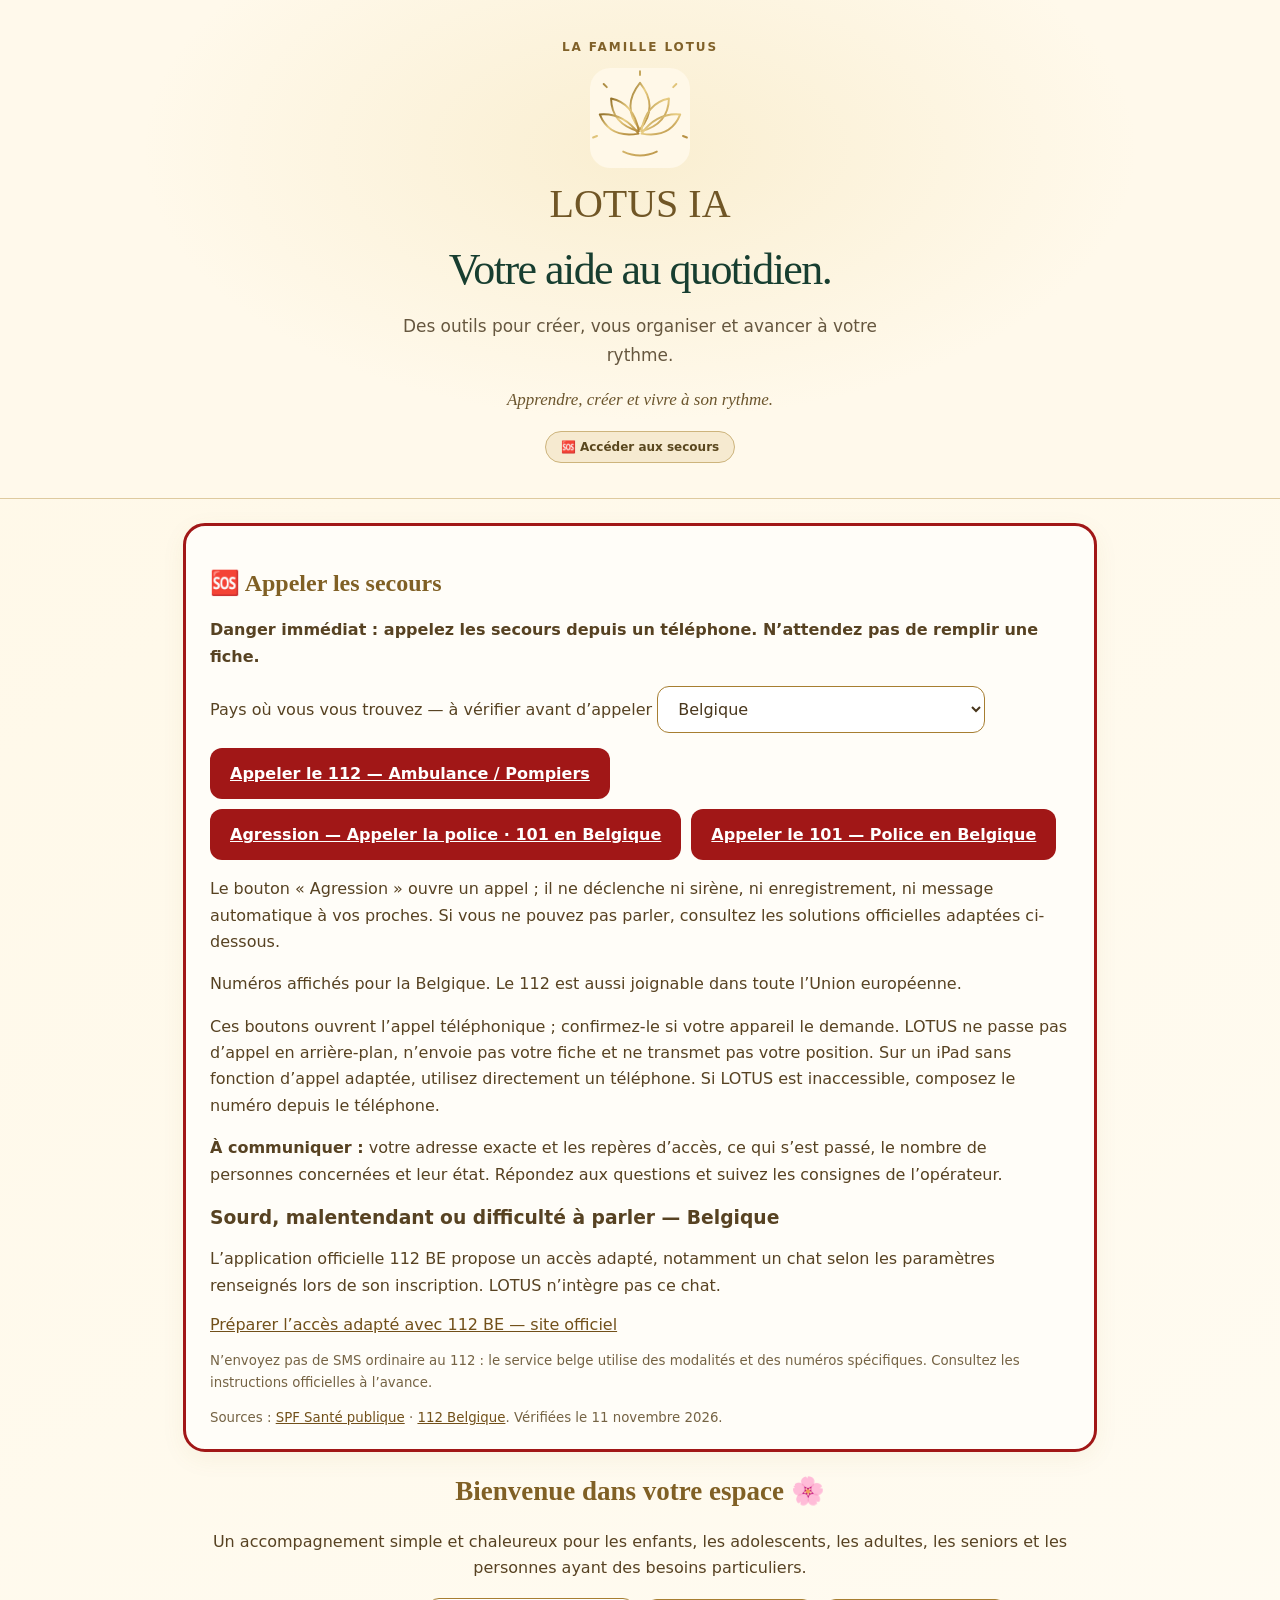
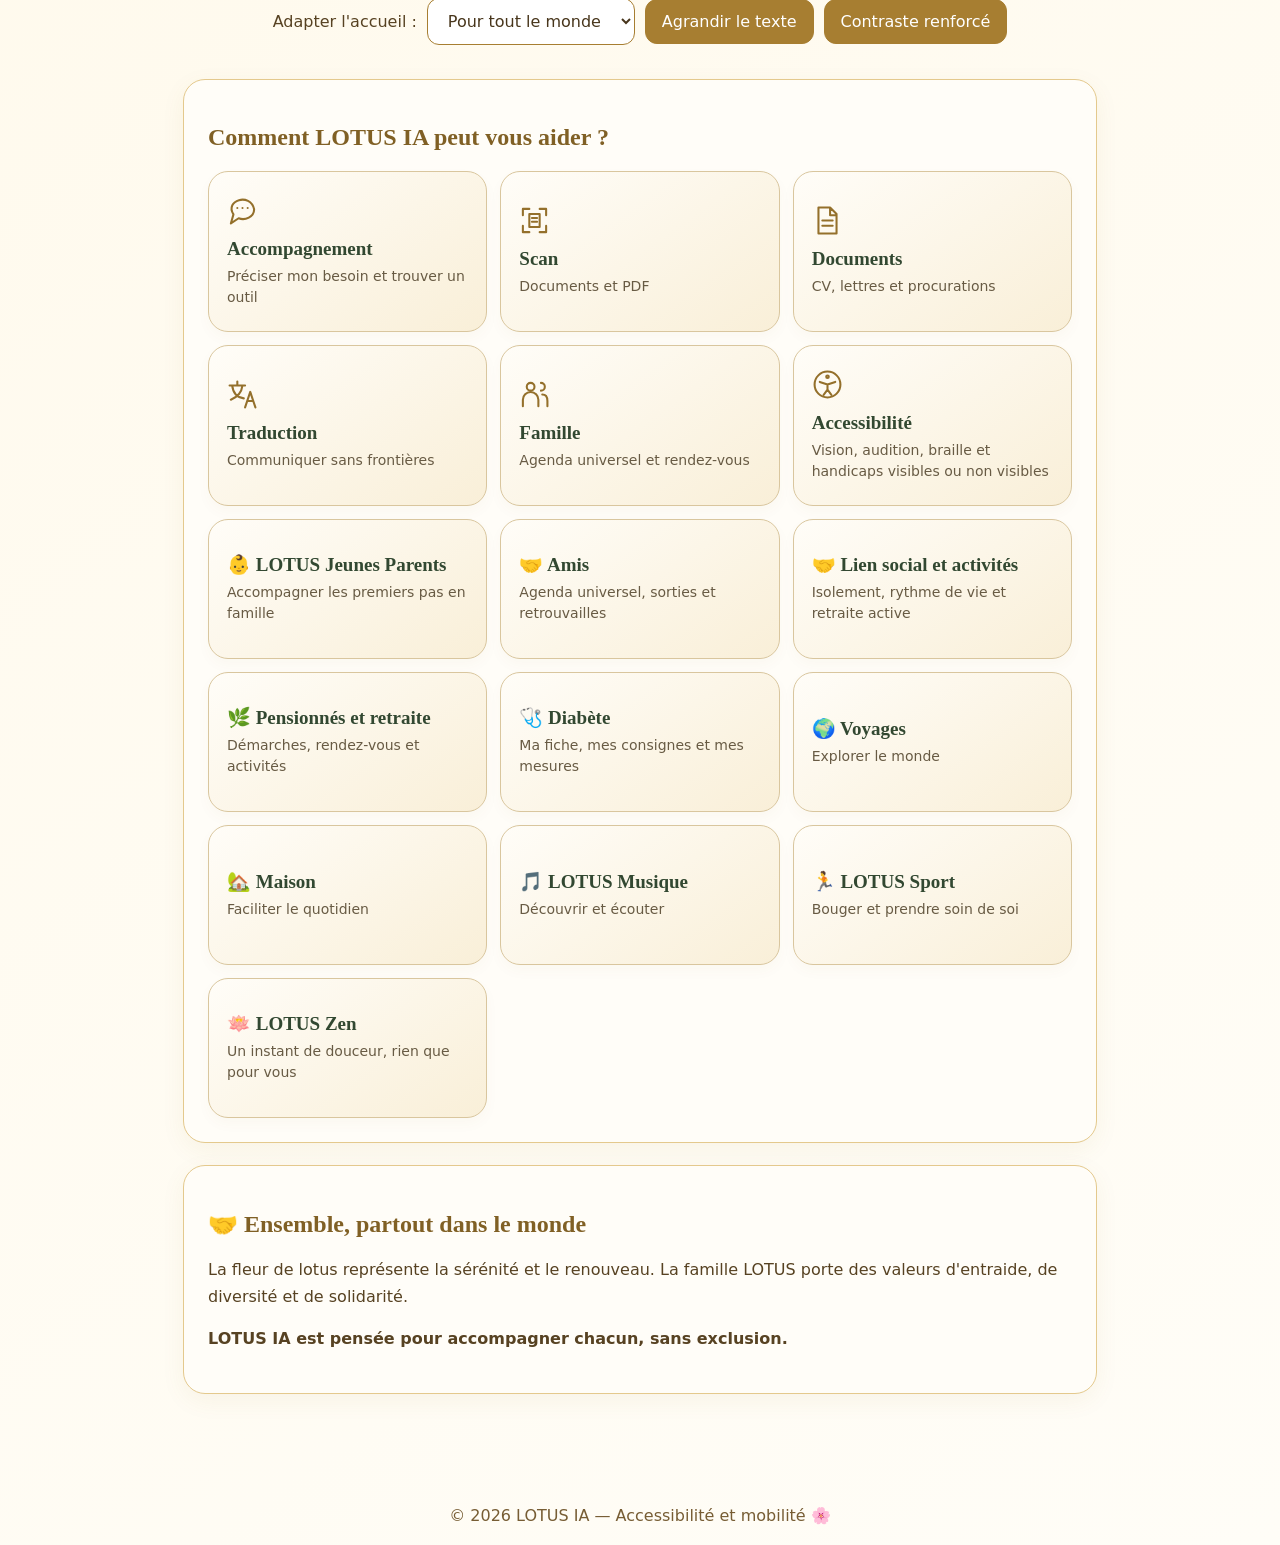
==== commit 80fd4e0c: "Update index.html" ====
--- a/index.html
+++ b/index.html
@@ -2,7 +2,8 @@
 <html lang="fr">
 <head>
 <meta charset="utf-8"><meta name="viewport" content="width=device-width,initial-scale=1">
-<meta name="theme-color" content="#fff8e7"><title>LOTUS-IA — Au service de tous</title>
+<meta name="description" content="LOTUS IA : votre assistant du quotidien pour les documents, la traduction, la musique, le bien-être, les voyages et les services utiles.">
+
 <style>
 :root{--cream:#fff8e7;--gold:#b58a37;--brown:#574222;--white:#fffdf8}*{box-sizing:border-box}body{margin:0;font-family:system-ui,-apple-system,Arial,sans-serif;background:linear-gradient(145deg,#fff8e7,#fffdf7);color:var(--brown)}header{padding:20px;text-align:center;background:#fff9ed;border-bottom:1px solid #e6d4ad}main{max-width:950px;margin:auto;padding:24px 18px 70px}.brand{display:flex;flex-direction:column;align-items:center;gap:4px}.lotus{width:155px;height:135px;filter:drop-shadow(0 4px 9px #b58a3733)}h1{font-family:Georgia,serif;color:#946b24;letter-spacing:.08em;font-size:clamp(2.2rem,7vw,3.5rem);margin:0}h2{font-family:Georgia,serif;color:#806025}p{line-height:1.65}.tagline{font-size:1.06rem;margin:10px auto;max-width:700px}.mission{font-weight:600;color:#775622}.intro{text-align:center;margin:18px auto 34px}.panel{border:1px solid #e4c98d;border-radius:22px;background:var(--white);padding:24px;box-shadow:0 7px 24px #8d6c2610;margin-bottom:22px}.grid{display:grid;grid-template-columns:repeat(auto-fit,minmax(195px,1fr));gap:13px}.tile{border:1px solid #dfc28c;background:#fff9ee;border-radius:15px;padding:19px 13px;text-align:left;color:var(--brown);font:inherit;cursor:pointer;min-height:108px}.tile:hover,.tile:focus-visible{outline:3px solid #b58a3766;background:#fff1d6}.tile strong{display:block;font-size:1.07rem;margin-bottom:6px}.tile span{font-size:.91rem}.controls{display:flex;gap:10px;flex-wrap:wrap;align-items:center;justify-content:center;margin-top:15px}button.action,select{border:1px solid #a77e31;border-radius:12px;padding:12px 16px;font:inherit}button.action{background:#a77e31;color:white;cursor:pointer}select{background:white;color:#48361c}#detail{margin-top:18px;padding:18px;border-radius:14px;background:#fff4dc;border:1px solid #e1c38b}#detail[hidden]{display:none}a{color:#72501a}footer{text-align:center;padding:20px;color:#775d34}.large{font-size:120%}.contrast{--cream:#fff;--gold:#6b4700;--brown:#191919;--white:#fff;background:#fff;color:#111}.contrast .panel,.contrast .tile{border:2px solid #111;background:#fff;color:#111}.contrast button.action{background:#111;color:#fff}small{display:block;color:#756344;margin-top:9px}
 #scanner[hidden]{display:none}#scanPreview img{max-width:100%;max-height:480px;object-fit:contain;border:1px solid #e4c98d;border-radius:10px}#scanPreview iframe{width:100%;height:480px;border:1px solid #e4c98d;border-radius:10px}#scanPreview article{padding:12px;border:1px solid #e4c98d;border-radius:12px;overflow-wrap:anywhere}button:disabled{opacity:.55;cursor:not-allowed}
@@ -62,6 +63,15 @@
 <button class="tile" type="button" id="openTranslation" data-title="🌐 LOTUS Traduction" data-desc="Traduire de courts textes avec MyMemory."><strong><svg viewBox="0 0 24 24" aria-hidden="true" fill="none" stroke="currentColor" stroke-width="1.6" stroke-linecap="round" stroke-linejoin="round"><path d="M2 5h12M8 2v3M4 5q1 9 9 10M12 5Q11 13 3 16M14 22l4-12 4 12M16 17h4"/></svg><span>Traduction</span></strong><span>Communiquer sans frontières</span></button>
 <button class="tile" type="button" id="openFamily" data-title="👨‍👩‍👧‍👦 Famille" data-desc="Agenda universel familial."><strong><svg viewBox="0 0 24 24" aria-hidden="true" fill="none" stroke="currentColor" stroke-width="1.6" stroke-linecap="round" stroke-linejoin="round"><circle cx="9" cy="6" r="3"/><path d="M3 21v-5a6 6 0 0 1 12 0v5M17 3a3 3 0 0 1 0 6M18 12q4 0 4 5v4"/></svg><span>Famille</span></strong><span>Agenda universel et rendez-vous</span></button>
 <button class="tile" type="button" id="openAccess" data-title="♿ Accessibilité" data-desc="Affichage adapté, textes lisibles et navigation simple pour différents besoins."><strong><svg viewBox="0 0 24 24" aria-hidden="true" fill="none" stroke="currentColor" stroke-width="1.6" stroke-linecap="round" stroke-linejoin="round"><circle cx="12" cy="12" r="10"/><circle cx="12" cy="6" r="1"/><path d="M6 10l6 2 6-2M12 12v4l-3 4M12 16l3 4"/></svg><span>Accessibilité</span></strong><span>Vision, audition, braille et handicaps visibles ou non visibles</span></button>
+
+<button class="tile" type="button"
+  id="openYoungParents"
+  data-title="👶 LOTUS Jeunes Parents"
+  data-desc="Grossesse, bébé, organisation familiale et carnet de souvenirs.">
+  <strong>👶 LOTUS Jeunes Parents</strong>
+  <span>Accompagner les premiers pas en famille</span>
+</button>
+
 <button class="tile" type="button" id="openFriends" data-title="🤝 Amis" data-desc="Agenda universel pour les amis."><strong>🤝 Amis</strong><span>Agenda universel, sorties et retrouvailles</span></button>
 <button class="tile" type="button" id="openSocial" data-title="Lien social et activités" data-desc="Des idées selon mes envies"><strong>🤝 Lien social et activités</strong><span>Isolement, rythme de vie et retraite active</span></button>
 <button class="tile" type="button" id="openRetirement" data-title="Pensionnés et retraite" data-desc="Démarches et organisation"><strong>🌿 Pensionnés et retraite</strong><span>Démarches, rendez-vous et activités</span></button>
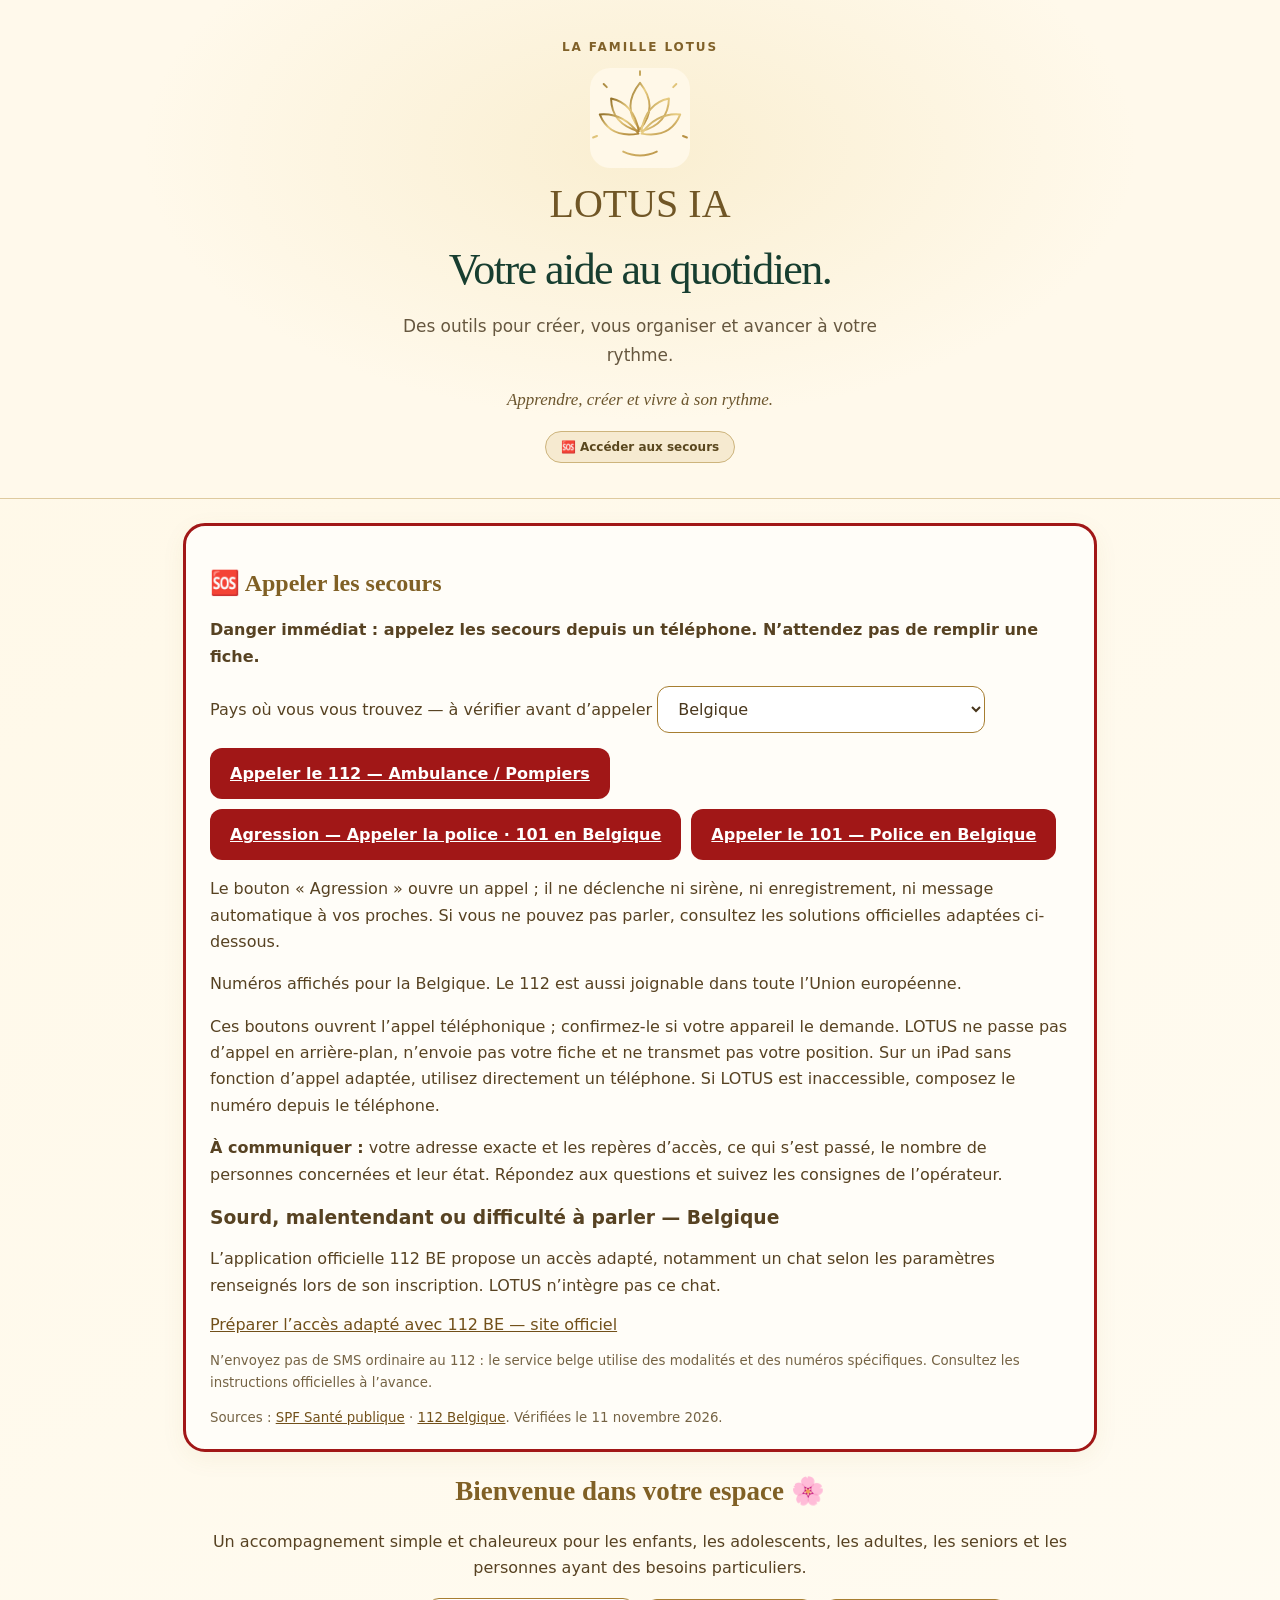
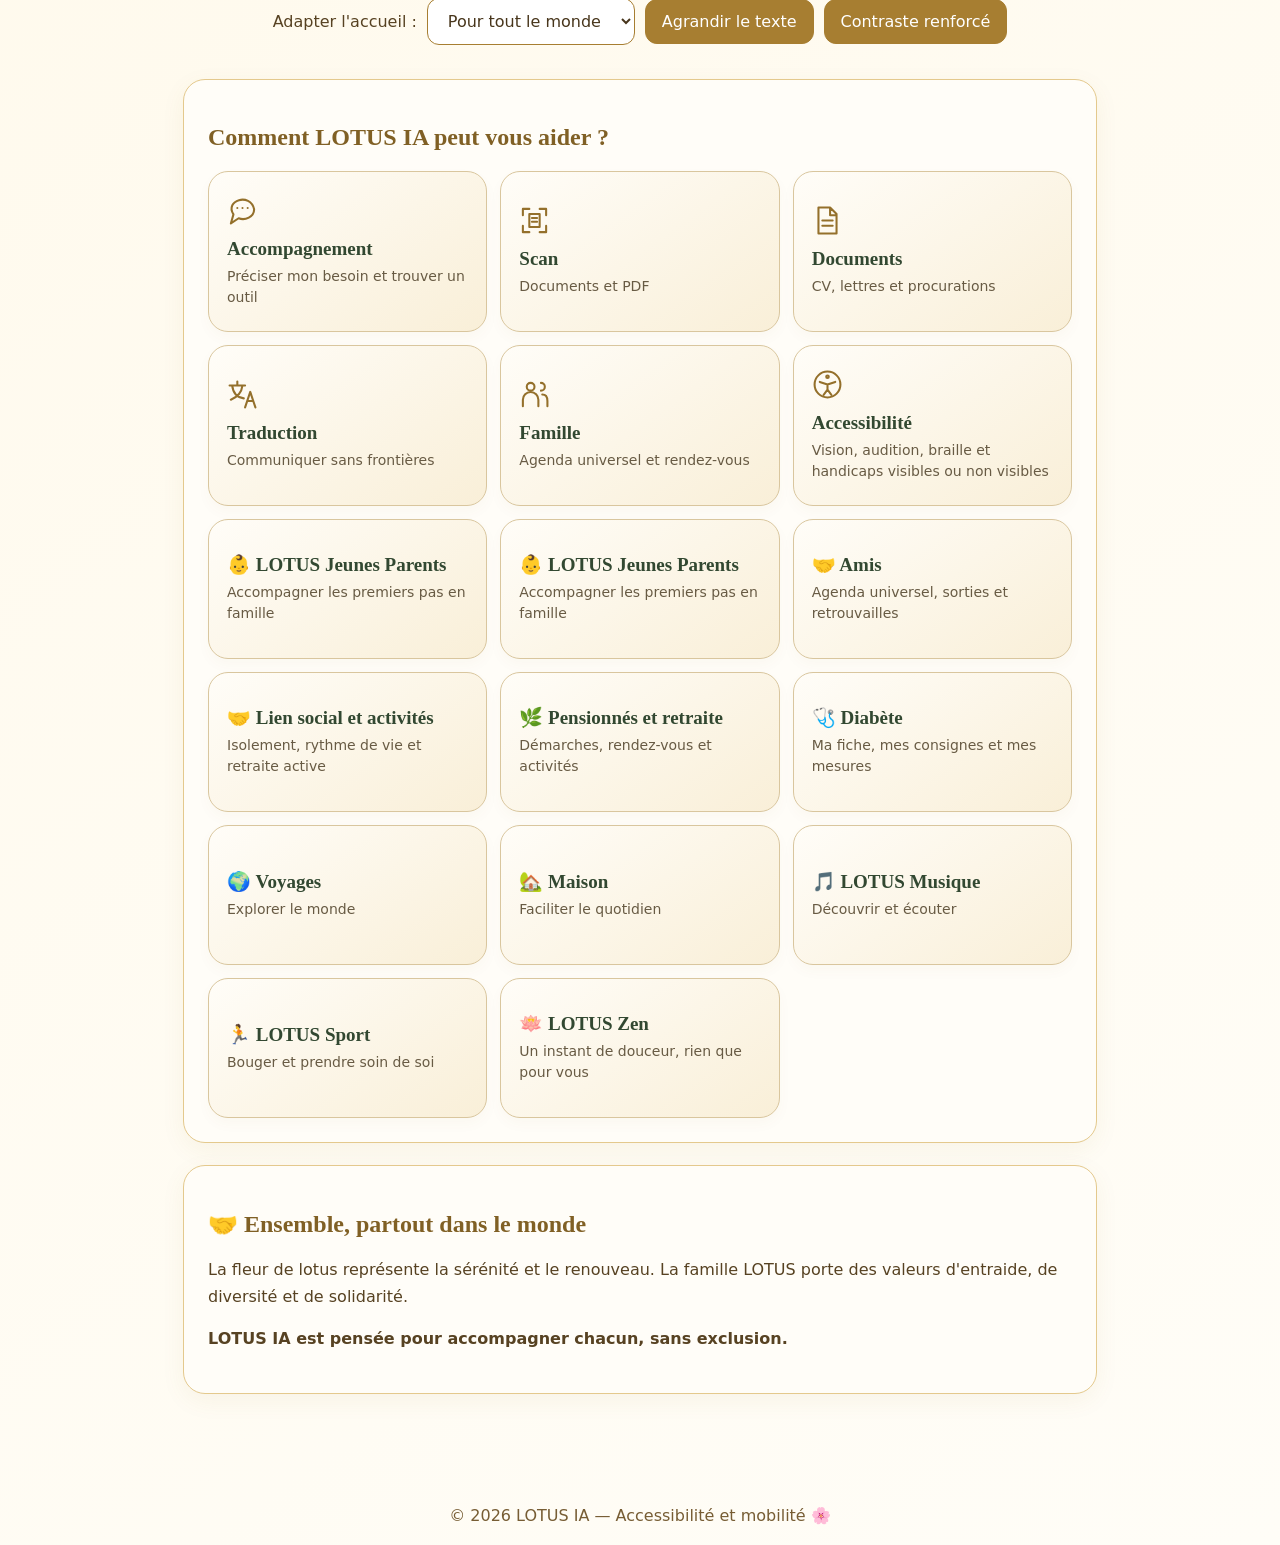
==== commit d2d6cd12: "Update index.html" ====
--- a/index.html
+++ b/index.html
@@ -63,6 +63,14 @@
 <button class="tile" type="button" id="openTranslation" data-title="🌐 LOTUS Traduction" data-desc="Traduire de courts textes avec MyMemory."><strong><svg viewBox="0 0 24 24" aria-hidden="true" fill="none" stroke="currentColor" stroke-width="1.6" stroke-linecap="round" stroke-linejoin="round"><path d="M2 5h12M8 2v3M4 5q1 9 9 10M12 5Q11 13 3 16M14 22l4-12 4 12M16 17h4"/></svg><span>Traduction</span></strong><span>Communiquer sans frontières</span></button>
 <button class="tile" type="button" id="openFamily" data-title="👨‍👩‍👧‍👦 Famille" data-desc="Agenda universel familial."><strong><svg viewBox="0 0 24 24" aria-hidden="true" fill="none" stroke="currentColor" stroke-width="1.6" stroke-linecap="round" stroke-linejoin="round"><circle cx="9" cy="6" r="3"/><path d="M3 21v-5a6 6 0 0 1 12 0v5M17 3a3 3 0 0 1 0 6M18 12q4 0 4 5v4"/></svg><span>Famille</span></strong><span>Agenda universel et rendez-vous</span></button>
 <button class="tile" type="button" id="openAccess" data-title="♿ Accessibilité" data-desc="Affichage adapté, textes lisibles et navigation simple pour différents besoins."><strong><svg viewBox="0 0 24 24" aria-hidden="true" fill="none" stroke="currentColor" stroke-width="1.6" stroke-linecap="round" stroke-linejoin="round"><circle cx="12" cy="12" r="10"/><circle cx="12" cy="6" r="1"/><path d="M6 10l6 2 6-2M12 12v4l-3 4M12 16l3 4"/></svg><span>Accessibilité</span></strong><span>Vision, audition, braille et handicaps visibles ou non visibles</span></button>
+
+<button class="tile" type="button"
+  id="openYoungParents"
+  data-title="👶 LOTUS Jeunes Parents"
+  data-desc="Grossesse, bébé, organisation familiale et carnet de souvenirs.">
+  <strong>👶 LOTUS Jeunes Parents</strong>
+  <span>Accompagner les premiers pas en famille</span>
+</button>
 
 <button class="tile" type="button"
   id="openYoungParents"
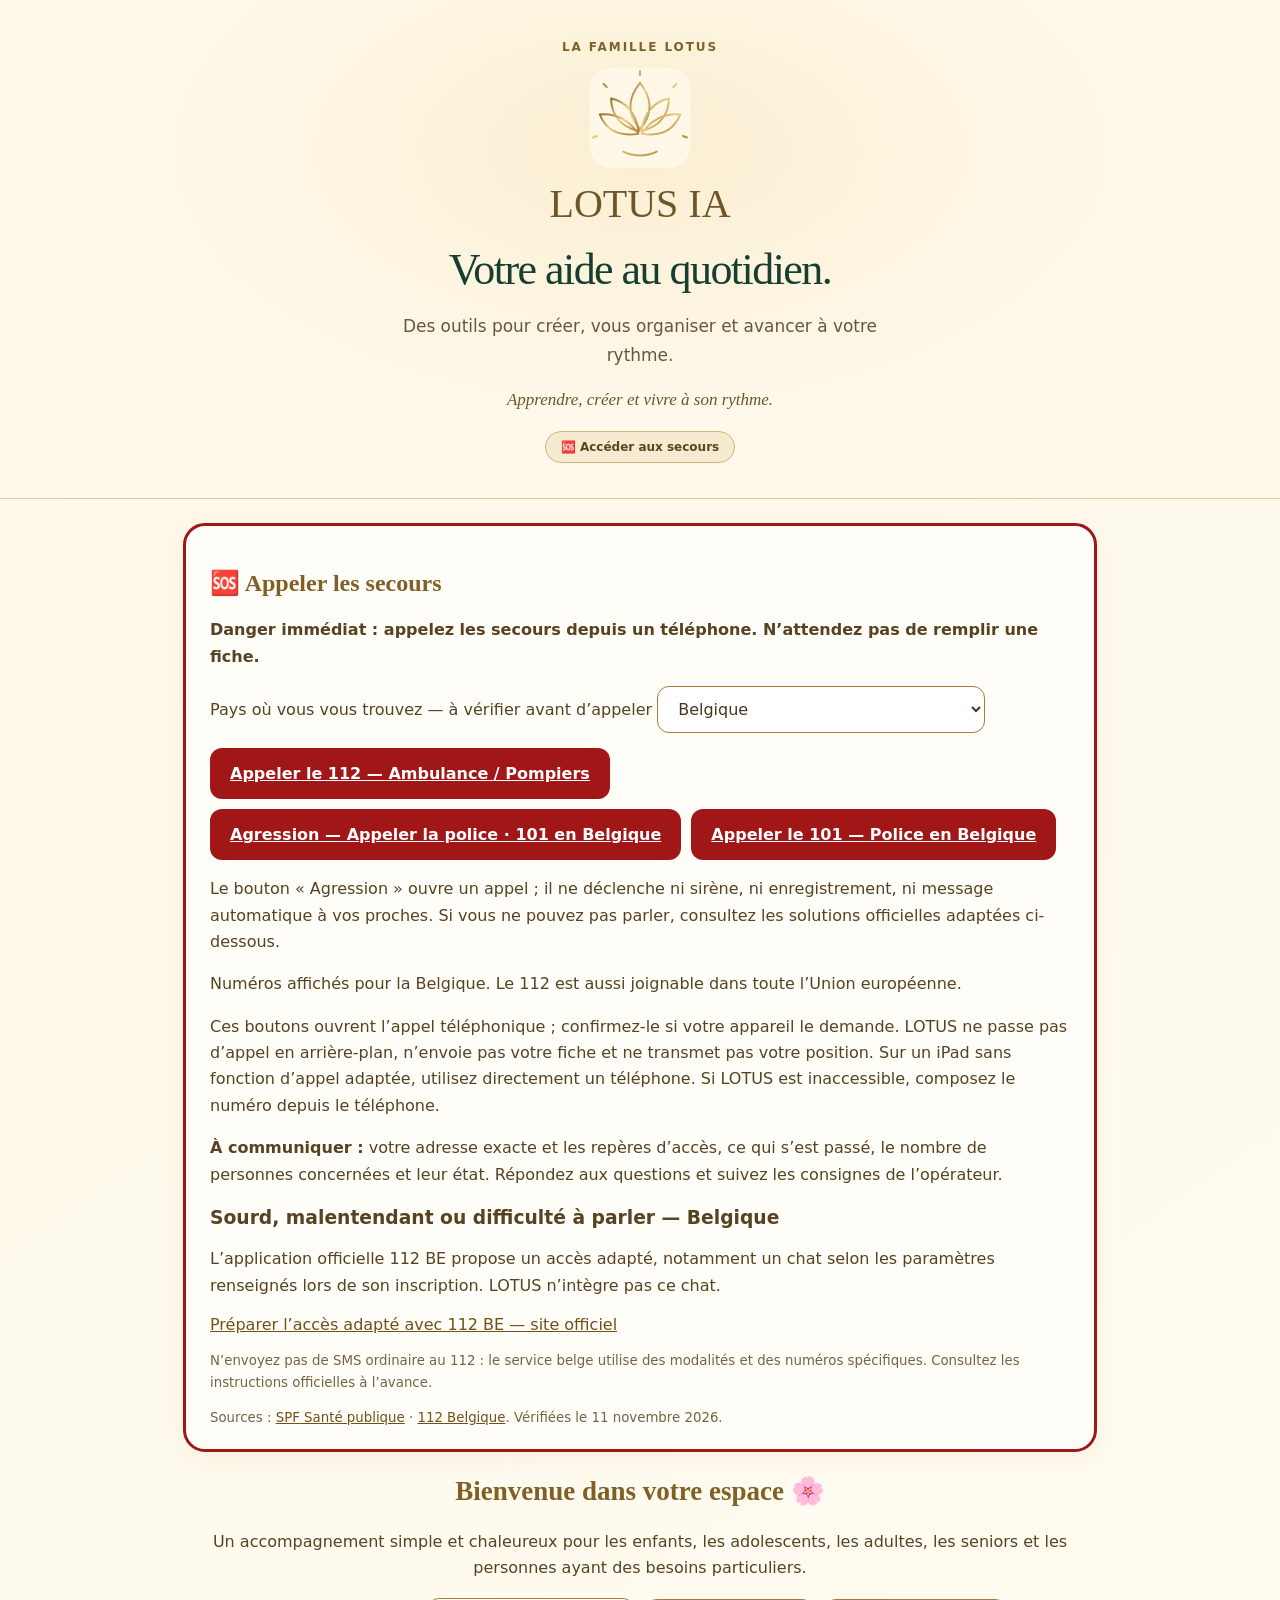
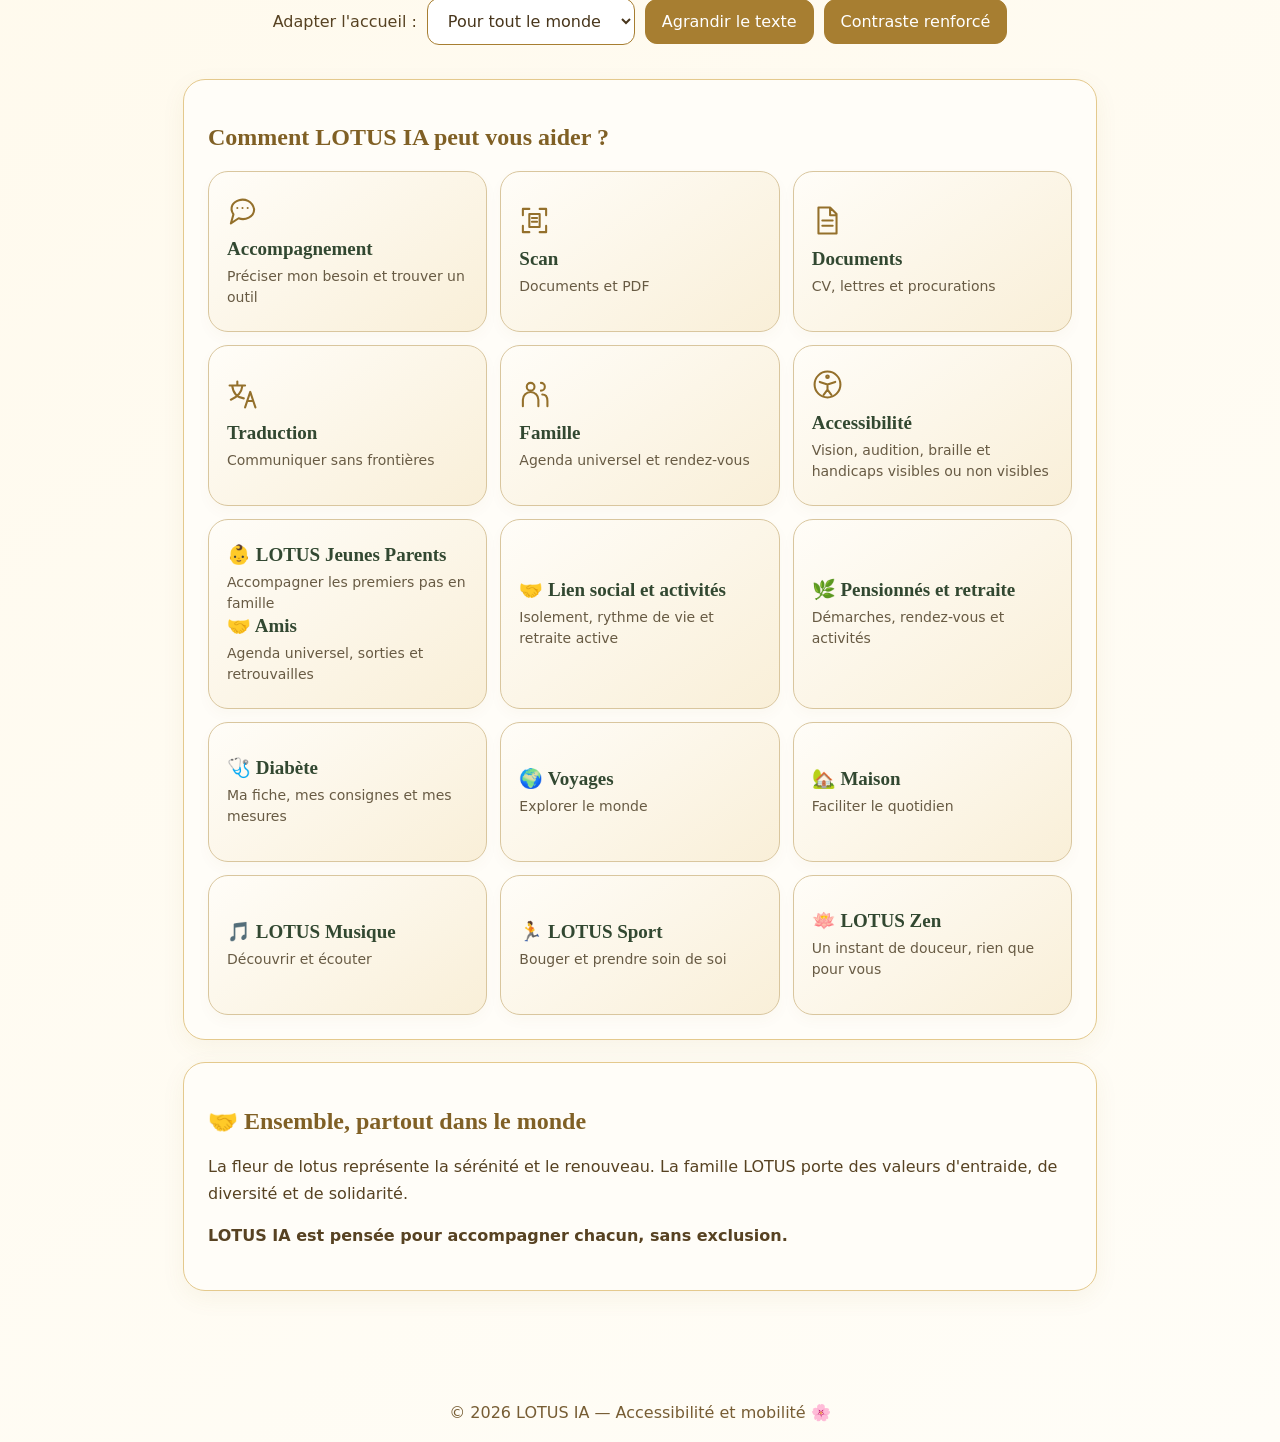
==== commit b940c707: "Update index.html" ====
--- a/index.html
+++ b/index.html
@@ -70,16 +70,7 @@
   data-desc="Grossesse, bébé, organisation familiale et carnet de souvenirs.">
   <strong>👶 LOTUS Jeunes Parents</strong>
   <span>Accompagner les premiers pas en famille</span>
-</button>
-
-<button class="tile" type="button"
-  id="openYoungParents"
-  data-title="👶 LOTUS Jeunes Parents"
-  data-desc="Grossesse, bébé, organisation familiale et carnet de souvenirs.">
-  <strong>👶 LOTUS Jeunes Parents</strong>
-  <span>Accompagner les premiers pas en famille</span>
-</button>
-
+</buttonn
 <button class="tile" type="button" id="openFriends" data-title="🤝 Amis" data-desc="Agenda universel pour les amis."><strong>🤝 Amis</strong><span>Agenda universel, sorties et retrouvailles</span></button>
 <button class="tile" type="button" id="openSocial" data-title="Lien social et activités" data-desc="Des idées selon mes envies"><strong>🤝 Lien social et activités</strong><span>Isolement, rythme de vie et retraite active</span></button>
 <button class="tile" type="button" id="openRetirement" data-title="Pensionnés et retraite" data-desc="Démarches et organisation"><strong>🌿 Pensionnés et retraite</strong><span>Démarches, rendez-vous et activités</span></button>
@@ -89,8 +80,8 @@
 <button class="tile" type="button" id="openMusic" data-title="🎵 LOTUS Musique" data-desc="Découverte musicale et identification de chansons : reconnaissance à connecter à un service spécialisé."><strong>🎵 LOTUS Musique</strong><span>Découvrir et écouter</span></button>
 <button class="tile" type="button" data-title="🏃 LOTUS Sport" data-desc="Bouger à son rythme : marche, étirements, activités physiques douces et idées d’exercices pour différents âges. Des programmes guidés seront développés ultérieurement."><strong>🏃 LOTUS Sport</strong><span>Bouger et prendre soin de soi</span></button>
 <button class="tile" type="button" id="openZen" data-title="🪷 LOTUS Zen" data-desc="Trois playlists d’ambiances synthétiques et un moment de respiration."><strong>🪷 LOTUS Zen</strong><span>Un instant de douceur, rien que pour vous</span></button></div><div id="detail" hidden tabindex="-1" role="status"><h3 id="detailTitre"></h3><p id="detailTexte"></p><small>Cette rubrique est encore en préparation : elle ne contient pas encore d’outil utilisable.</small></div></section>
-
 <section class="panel" id="scanner" hidden aria-label="LOTUS Scan">
+
 <h2>📄 LOTUS Scan — Documents et PDF</h2>
 <p>Importez un PDF ou des photos de documents depuis votre iPhone ou votre ordinateur. Vos fichiers restent sur votre appareil : cette page ne les envoie pas à un serveur.</p>
 <div class="controls" style="justify-content:flex-start">
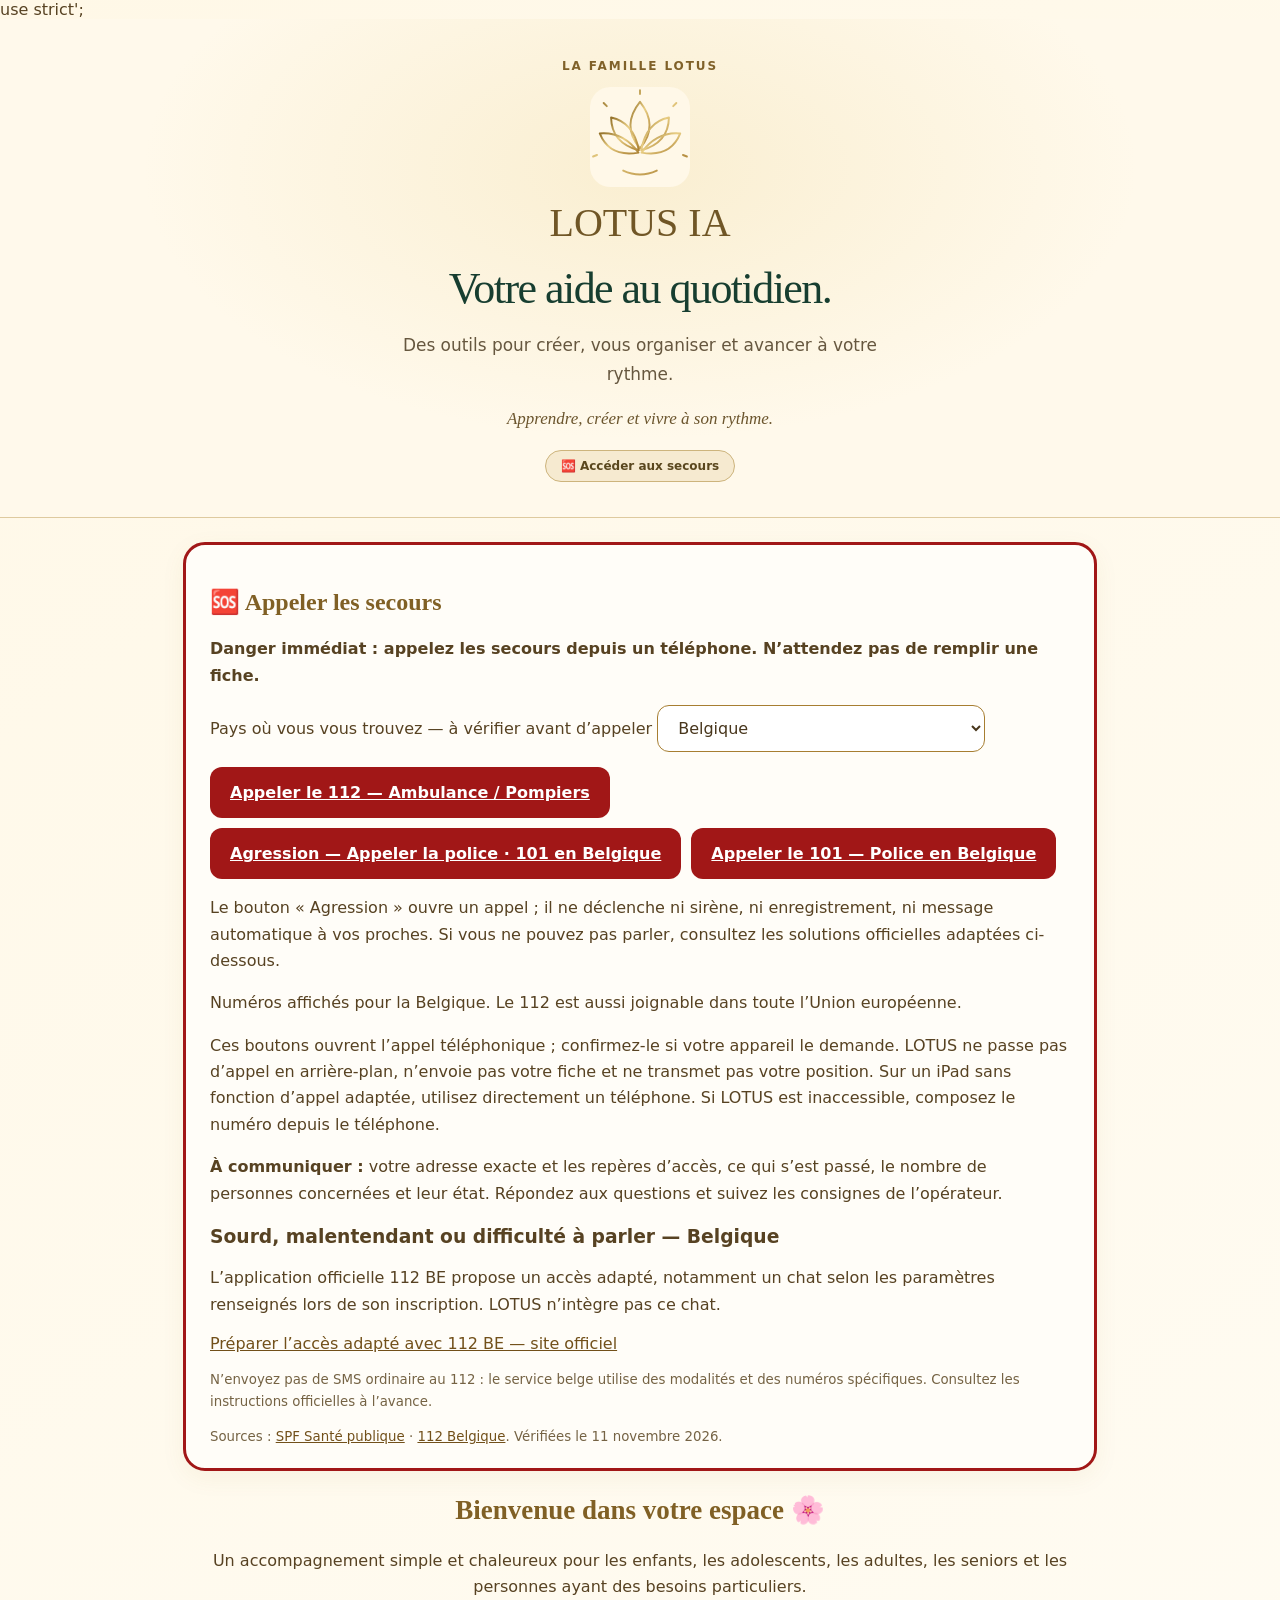
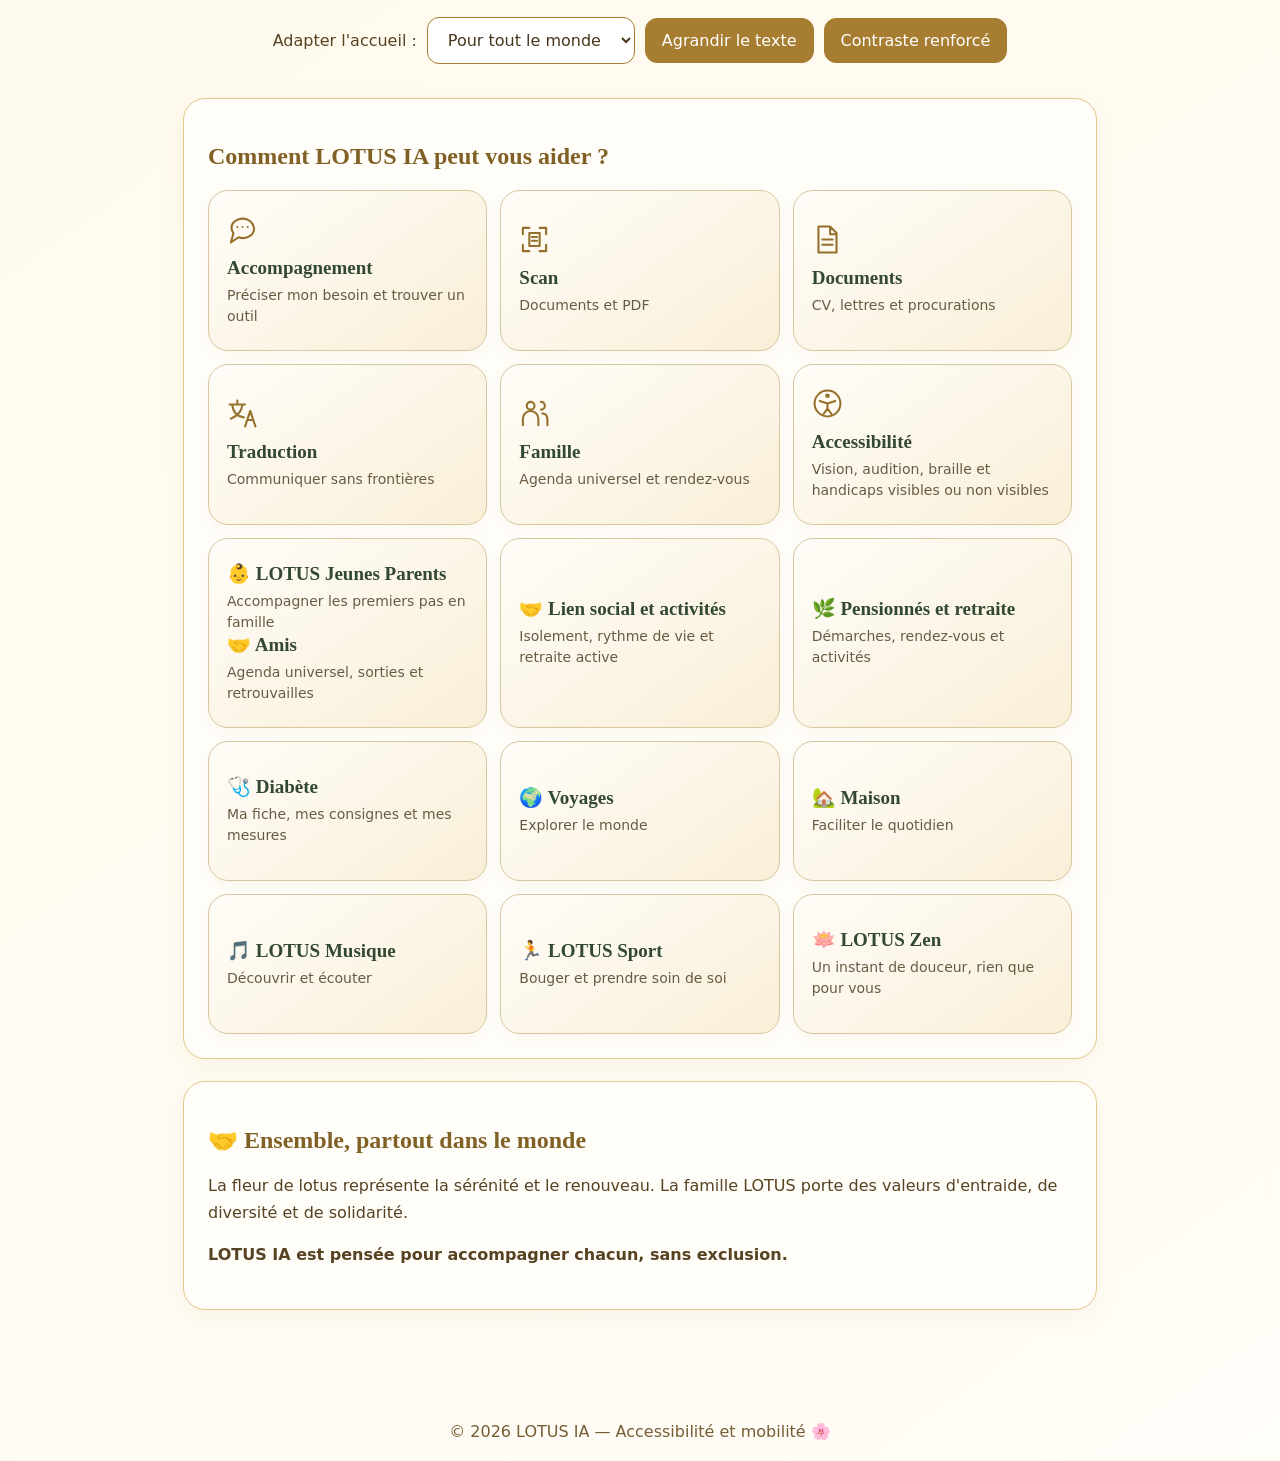
==== commit 896d1875: "Update index.html" ====
--- a/index.html
+++ b/index.html
@@ -1,3 +1,4 @@
+use strict';
 <!doctype html>
 <html lang="fr">
 <head>
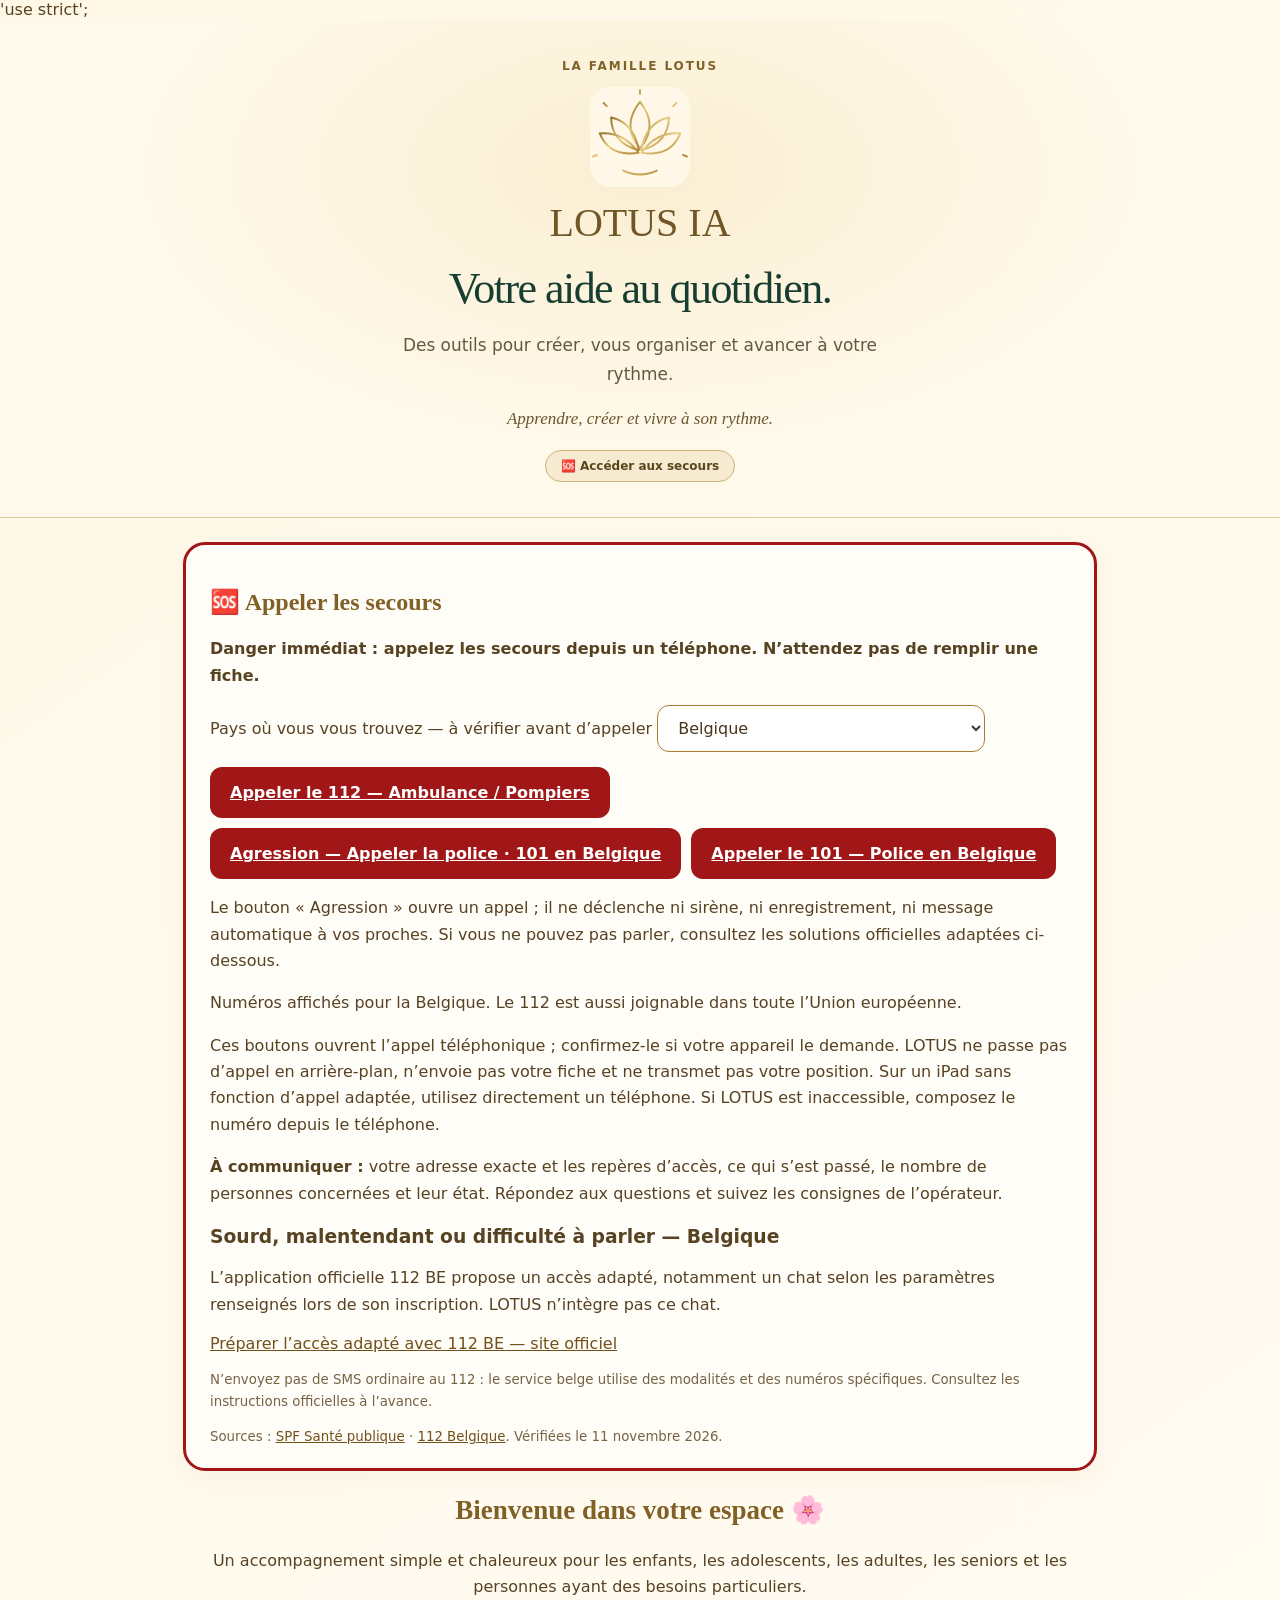
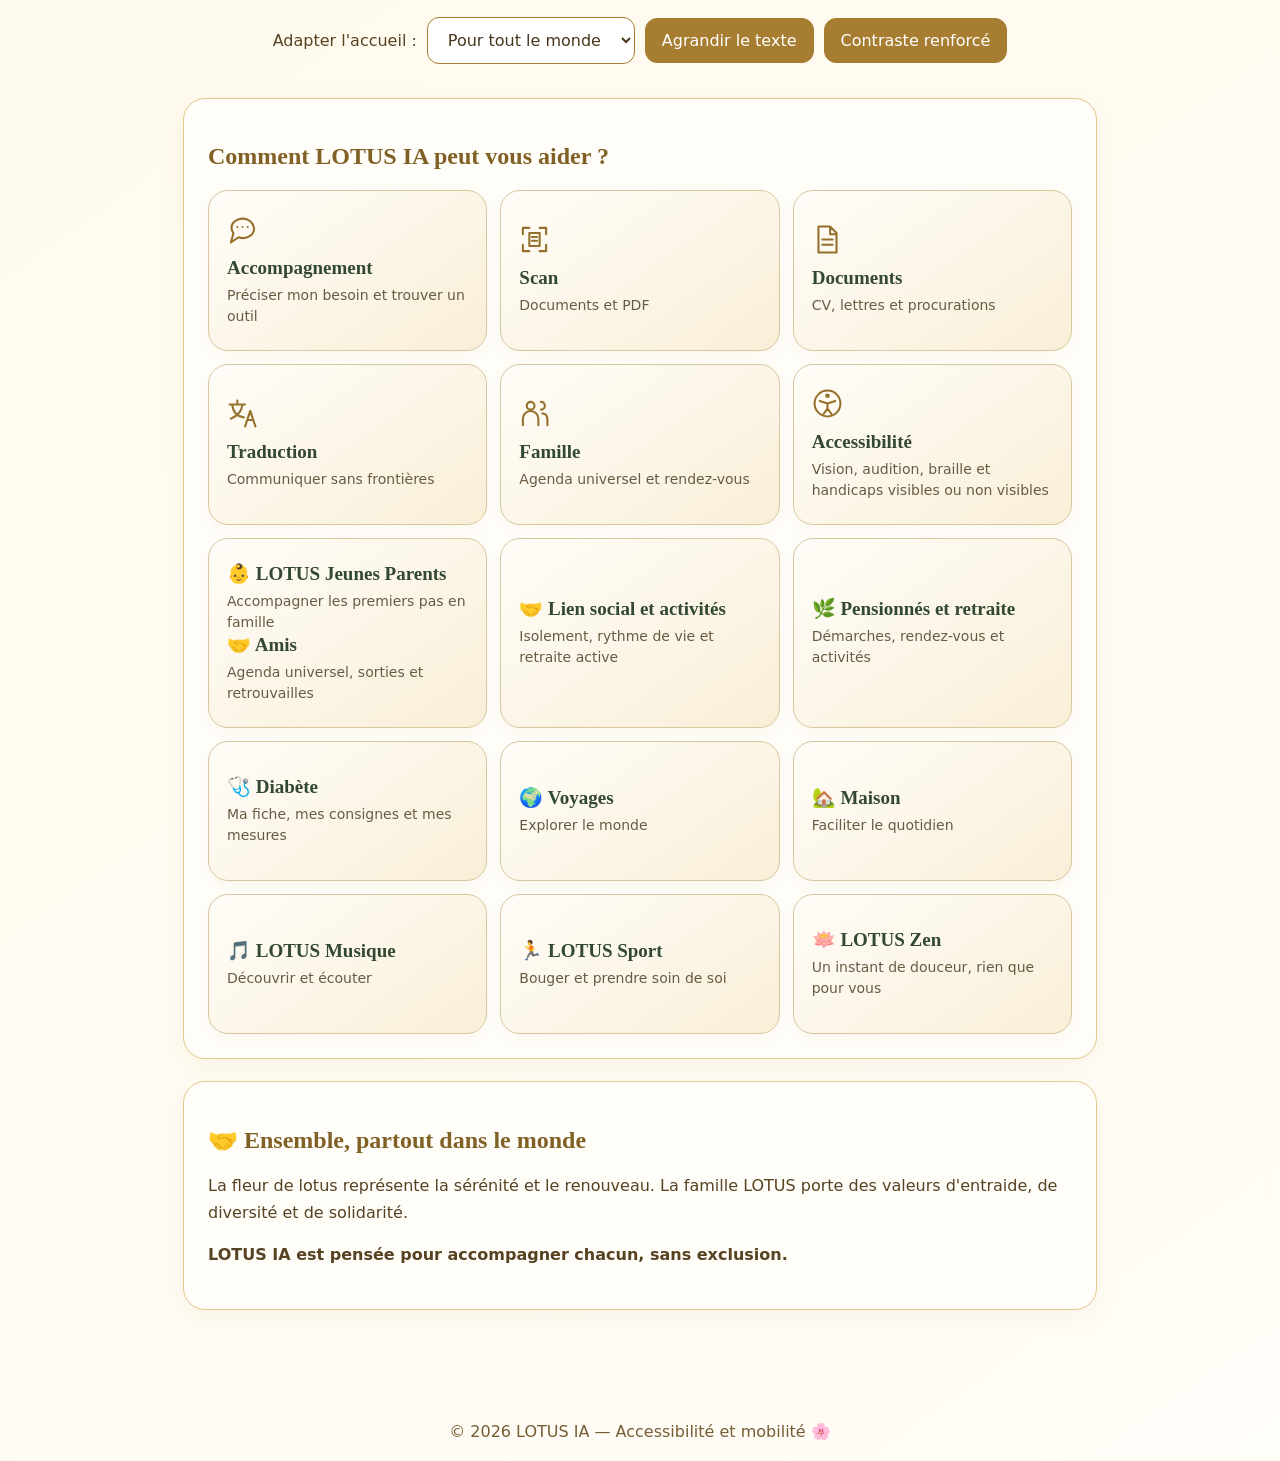
==== commit 80ef0426: "Update index.html" ====
--- a/index.html
+++ b/index.html
@@ -1,4 +1,4 @@
-use strict';
+'use strict';
 <!doctype html>
 <html lang="fr">
 <head>
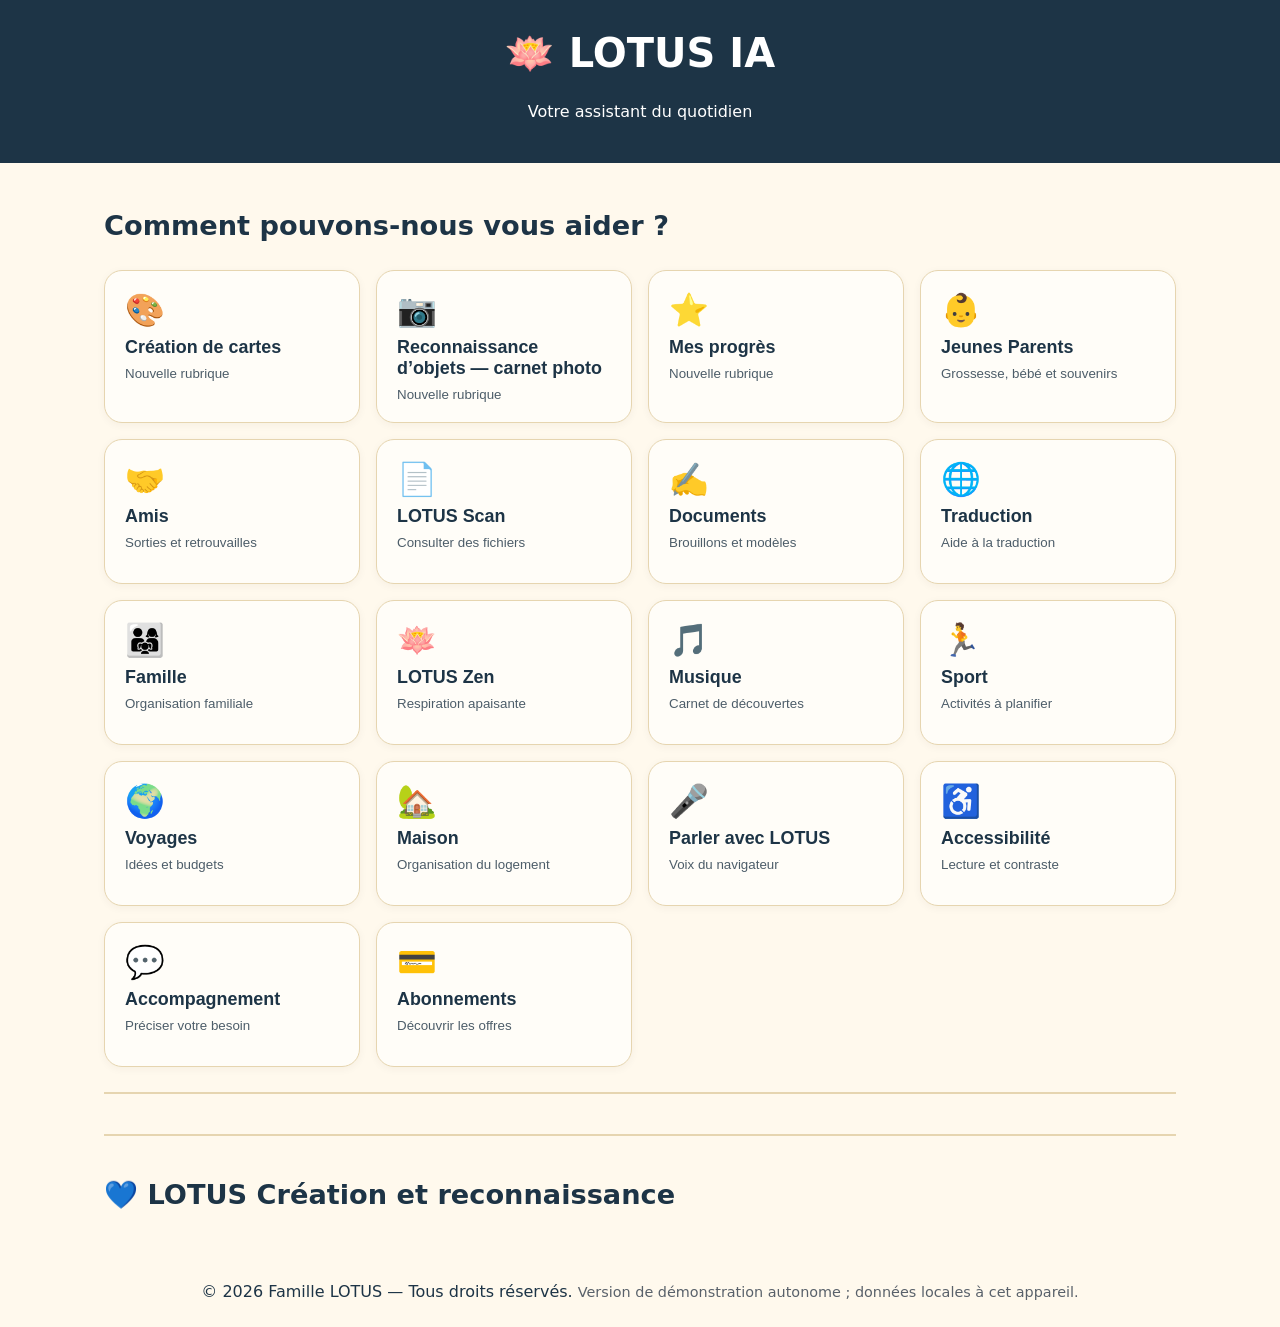
==== commit 90bb5560: "Add files via upload" ====
--- a/index.html
+++ b/index.html
@@ -1,1009 +1,24 @@
-'use strict';
-<!doctype html>
-<html lang="fr">
-<head>
-<meta charset="utf-8"><meta name="viewport" content="width=device-width,initial-scale=1">
-<meta name="description" content="LOTUS IA : votre assistant du quotidien pour les documents, la traduction, la musique, le bien-être, les voyages et les services utiles.">
+<!doctype html><html lang="fr"><head><meta charset="utf-8"><meta name="viewport" content="width=device-width,initial-scale=1"><meta name="theme-color" content="#1d3446"><title>LOTUS IA</title><style>
+:root{--gold:#a77b2c;--cream:#fff9ed;--navy:#1d3446;--line:#e6d5b0}*{box-sizing:border-box}body{margin:0;background:var(--cream);color:var(--navy);font:16px/1.55 system-ui,-apple-system,sans-serif}header{padding:22px 16px;background:var(--navy);color:#fff;text-align:center}header h1{margin:0;font-size:clamp(1.6rem,6vw,2.5rem)}main{max-width:1100px;margin:auto;padding:20px 14px}h2{font-size:clamp(1.2rem,4vw,1.7rem);overflow-wrap:anywhere}.grid{display:grid;grid-template-columns:repeat(auto-fit,minmax(min(100%,230px),1fr));gap:16px}.tile,.panel{border:1px solid var(--line);border-radius:18px;background:#fffdf8;padding:20px;box-shadow:0 2px 8px #3c2b0b0c}.tile{width:100%;text-align:left;color:inherit;cursor:pointer;min-height:145px;display:flex;flex-direction:column;gap:8px;overflow-wrap:anywhere}.tile:focus-visible,button:focus-visible,input:focus-visible,textarea:focus-visible,select:focus-visible{outline:3px solid #1767b0;outline-offset:2px}.tile .picto{font-size:2rem}.tile strong{font-size:1.12rem}.tile span:last-child{color:#4d5d69}.panel{margin:18px 0}.panel[hidden]{display:none}label{display:block;margin:12px 0 4px;font-weight:650}input,textarea,select{width:100%;max-width:100%;padding:12px;border:1px solid #cdbb98;border-radius:10px;font:inherit;background:#fff}textarea{min-height:90px}button.action{padding:12px 16px;background:var(--navy);color:#fff;border:0;border-radius:10px;cursor:pointer;margin:8px 8px 8px 0;font:inherit}.note{font-size:.9rem;color:#59616a}.separator{margin-top:25px;border-top:2px solid var(--line);padding-top:15px}footer{text-align:center;padding:22px}.large{font-size:120%}.contrast{background:#fff;color:#111}.contrast .tile,.contrast .panel{background:#fff;color:#111;border:2px solid #111}.contrast header{background:#000;color:#fff}@media(max-width:480px){.grid{grid-template-columns:1fr}.tile{min-height:110px}main{padding:12px}header{padding:18px 10px}}@media(prefers-reduced-motion:reduce){*{scroll-behavior:auto!important}}
+</style></head><body><header><h1>🪷 LOTUS IA</h1><p>Votre assistant du quotidien</p></header><main><h2>Comment pouvons-nous vous aider ?</h2><div class="grid"><button class="tile" onclick="openPanel('lotus_creative')"><span class="picto">🎨</span><strong>Création de cartes</strong><span>Nouvelle rubrique</span></button><button class="tile" onclick="openPanel('lotus_objects')"><span class="picto">📷</span><strong>Reconnaissance d’objets — carnet photo</strong><span>Nouvelle rubrique</span></button><button class="tile" onclick="openPanel('lotus_progress')"><span class="picto">⭐</span><strong>Mes progrès</strong><span>Nouvelle rubrique</span></button><button class="tile" onclick="openPanel('young')"><span class="picto" aria-hidden="true">👶</span><strong>Jeunes Parents</strong><span>Grossesse, bébé et souvenirs</span></button><button class="tile" onclick="openPanel('friends')"><span class="picto" aria-hidden="true">🤝</span><strong>Amis</strong><span>Sorties et retrouvailles</span></button><button class="tile" onclick="openPanel('scan')"><span class="picto" aria-hidden="true">📄</span><strong>LOTUS Scan</strong><span>Consulter des fichiers</span></button><button class="tile" onclick="openPanel('documents')"><span class="picto" aria-hidden="true">✍️</span><strong>Documents</strong><span>Brouillons et modèles</span></button><button class="tile" onclick="openPanel('translate')"><span class="picto" aria-hidden="true">🌐</span><strong>Traduction</strong><span>Aide à la traduction</span></button><button class="tile" onclick="openPanel('family')"><span class="picto" aria-hidden="true">👨‍👩‍👧</span><strong>Famille</strong><span>Organisation familiale</span></button><button class="tile" onclick="openPanel('zen')"><span class="picto" aria-hidden="true">🪷</span><strong>LOTUS Zen</strong><span>Respiration apaisante</span></button><button class="tile" onclick="openPanel('music')"><span class="picto" aria-hidden="true">🎵</span><strong>Musique</strong><span>Carnet de découvertes</span></button><button class="tile" onclick="openPanel('sport')"><span class="picto" aria-hidden="true">🏃</span><strong>Sport</strong><span>Activités à planifier</span></button><button class="tile" onclick="openPanel('travel')"><span class="picto" aria-hidden="true">🌍</span><strong>Voyages</strong><span>Idées et budgets</span></button><button class="tile" onclick="openPanel('home')"><span class="picto" aria-hidden="true">🏡</span><strong>Maison</strong><span>Organisation du logement</span></button><button class="tile" onclick="openPanel('voice')"><span class="picto" aria-hidden="true">🎤</span><strong>Parler avec LOTUS</strong><span>Voix du navigateur</span></button><button class="tile" onclick="openPanel('access')"><span class="picto">♿</span><strong>Accessibilité</strong><span>Lecture et contraste</span></button><button class="tile" onclick="openPanel('support')"><span class="picto">💬</span><strong>Accompagnement</strong><span>Préciser votre besoin</span></button><button class="tile" onclick="openPanel('plans')"><span class="picto">💳</span><strong>Abonnements</strong><span>Découvrir les offres</span></button></div><div class="separator"></div><section class="panel" id="young" data-tool hidden><h2>👶 LOTUS Jeunes Parents</h2><p>Suivi personnel : ne remplace pas les conseils d’un professionnel de santé.</p><label for="pregnancy">🤰 Grossesse : notes et rendez-vous</label><textarea id="pregnancy" data-save placeholder=""></textarea><button class="action" onclick="saveField('pregnancy')">Enregistrer</button><label for="baby">🍼 Bébé : alimentation, sommeil, observations</label><textarea id="baby" data-save placeholder=""></textarea><button class="action" onclick="saveField('baby')">Enregistrer</button><label for="familyTask">👨‍👩‍👧 Organisation familiale : tâche ou rendez-vous</label><input id="familyTask"><button class="action" onclick="addEntry('familyTask','familyTasks')">Ajouter</button><ul id="familyTasks" data-list></ul><label for="memory">📖 Carnet de souvenirs : un beau moment</label><input id="memory"><button class="action" onclick="addEntry('memory','memories')">Ajouter</button><ul id="memories" data-list></ul><label for="wellbeing">❤️ Bien-être des parents</label><textarea id="wellbeing" data-save placeholder=""></textarea><button class="action" onclick="saveField('wellbeing')">Enregistrer</button><label for="admin">📑 Démarches administratives</label><textarea id="admin" data-save placeholder=""></textarea><button class="action" onclick="saveField('admin')">Enregistrer</button><button class="action" onclick="window.scrollTo({top:0,behavior:'smooth'})">↑ Retour aux rubriques</button></section><section class="panel" id="friends" data-tool hidden><h2>🤝 Amis</h2><label for="friendPlan">Sortie ou retrouvailles</label><input id="friendPlan"><button class="action" onclick="addEntry('friendPlan','friendPlans')">Ajouter</button><ul id="friendPlans" data-list></ul><button class="action" onclick="window.scrollTo({top:0,behavior:'smooth'})">↑ Retour aux rubriques</button></section><section class="panel" id="scan" data-tool hidden><h2>📄 LOTUS Scan</h2><p>Choisissez un fichier PDF ou une image pour l’ouvrir dans votre navigateur. Cette démonstration ne crée pas de PDF.</p><input type="file" id="scanInput" accept="application/pdf,image/*" onchange="if(this.files[0]){let u=URL.createObjectURL(this.files[0]);window.open(u,'_blank');setTimeout(()=>URL.revokeObjectURL(u),60000)}"><button class="action" onclick="window.scrollTo({top:0,behavior:'smooth'})">↑ Retour aux rubriques</button></section><section class="panel" id="documents" data-tool hidden><h2>✍️ LOTUS Documents</h2><label for="docDraft">Rédiger un brouillon (CV, lettre, procuration)</label><textarea id="docDraft" data-save placeholder=""></textarea><button class="action" onclick="saveField('docDraft')">Enregistrer</button><button class="action" onclick="navigator.clipboard?.writeText($('docDraft').value).then(()=>alert('Texte copié')).catch(()=>alert('Copie indisponible'))">Copier le texte</button><button class="action" onclick="window.scrollTo({top:0,behavior:'smooth'})">↑ Retour aux rubriques</button></section><section class="panel" id="translate" data-tool hidden><h2>🌐 LOTUS Traduction</h2><p>Bloc-notes de traduction. Traduction automatique non connectée dans cette démonstration.</p><label for="translationNotes">Texte à traduire</label><textarea id="translationNotes" data-save placeholder=""></textarea><button class="action" onclick="saveField('translationNotes')">Enregistrer</button><button class="action" onclick="window.scrollTo({top:0,behavior:'smooth'})">↑ Retour aux rubriques</button></section><section class="panel" id="family" data-tool hidden><h2>👨‍👩‍👧 Famille</h2><label for="familyItem">Ajouter une tâche ou un événement</label><input id="familyItem"><button class="action" onclick="addEntry('familyItem','familyItems')">Ajouter</button><ul id="familyItems" data-list></ul><button class="action" onclick="window.scrollTo({top:0,behavior:'smooth'})">↑ Retour aux rubriques</button></section><section class="panel" id="zen" data-tool hidden><h2>🪷 LOTUS Zen</h2><p>Exercice de respiration : inspirez pendant 4 secondes, expirez pendant 6 secondes, à votre rythme.</p><button class="action" onclick="alert('Inspirez 4 secondes, puis expirez 6 secondes.')">Commencer</button><p class="note">Ce fichier autonome ne remplace pas les playlists de votre application existante.</p><button class="action" onclick="window.scrollTo({top:0,behavior:'smooth'})">↑ Retour aux rubriques</button></section><section class="panel" id="music" data-tool hidden><h2>🎵 LOTUS Musique</h2><label for="song">Titre ou artiste à découvrir</label><input id="song"><button class="action" onclick="addEntry('song','songs')">Ajouter</button><ul id="songs" data-list></ul><button class="action" onclick="window.scrollTo({top:0,behavior:'smooth'})">↑ Retour aux rubriques</button></section><section class="panel" id="sport" data-tool hidden><h2>🏃 LOTUS Sport</h2><label for="activity">Activité prévue</label><input id="activity"><button class="action" onclick="addEntry('activity','activities')">Ajouter</button><ul id="activities" data-list></ul><button class="action" onclick="window.scrollTo({top:0,behavior:'smooth'})">↑ Retour aux rubriques</button></section><section class="panel" id="travel" data-tool hidden><h2>🌍 Voyages</h2><label for="trip">Destination, programme et budget</label><textarea id="trip" data-save placeholder=""></textarea><button class="action" onclick="saveField('trip')">Enregistrer</button><button class="action" onclick="window.scrollTo({top:0,behavior:'smooth'})">↑ Retour aux rubriques</button></section><section class="panel" id="home" data-tool hidden><h2>🏡 Maison</h2><label for="homeTask">Tâche pour la maison</label><input id="homeTask"><button class="action" onclick="addEntry('homeTask','homeTasks')">Ajouter</button><ul id="homeTasks" data-list></ul><button class="action" onclick="window.scrollTo({top:0,behavior:'smooth'})">↑ Retour aux rubriques</button></section><section class="panel" id="voice" data-tool hidden><h2>🎤 Parler avec LOTUS</h2><p>Dictée et lecture vocale locales, si votre navigateur les prend en charge. Ceci n’est pas un assistant IA connecté.</p><button class="action" onclick="startVoice()">🎤 Dicter</button><label for="spokenText">Texte à écouter</label><textarea id="spokenText" data-save placeholder=""></textarea><button class="action" onclick="saveField('spokenText')">Enregistrer</button><button class="action" onclick="speakVoice()">🔊 Écouter</button><button class="action" onclick="window.scrollTo({top:0,behavior:'smooth'})">↑ Retour aux rubriques</button></section><section class="panel" id="access" data-tool hidden><h2>♿ Accessibilité</h2><p>Réglez votre confort de lecture.</p><button class="action" onclick="setSize()">Agrandir / réduire le texte</button><button class="action" onclick="setContrast()">Contraste renforcé</button><button class="action" onclick="window.scrollTo({top:0,behavior:'smooth'})">↑ Retour aux rubriques</button></section><section class="panel" id="support" data-tool hidden><h2>💬 Accompagnement</h2><label for="supportNeed">Quel est votre besoin ?</label><textarea id="supportNeed" data-save placeholder="Décrivez votre besoin"></textarea><button class="action" onclick="saveField('supportNeed')">Enregistrer</button><p class="note">Cet espace est un carnet personnel, pas une conversation avec une IA.</p><button class="action" onclick="window.scrollTo({top:0,behavior:'smooth'})">↑ Retour aux rubriques</button></section><section class="panel" id="plans" data-tool hidden><h2>💳 Abonnements</h2><p>Offres envisagées pour Famille LOTUS : gratuit, Premium 10 €/mois, Famille 200 €/an. Les paiements et droits d’accès ne sont pas activés dans cette version.</p><p class="note">Aucun paiement n’est collecté ici.</p><button class="action" onclick="window.scrollTo({top:0,behavior:'smooth'})">↑ Retour aux rubriques</button></section><div class="separator"></div><h2>💙 LOTUS Création et reconnaissance</h2><section class="panel" id="lotus_creative" data-tool hidden><h2>🎨 Création de cartes</h2><p>Rédigez votre carte ou invitation, puis exportez-la en fichier texte.</p><label for="lotus_card">Texte de votre création</label><textarea id="lotus_card" data-save placeholder="Joyeux anniversaire…"></textarea><button class="action" onclick="saveField('lotus_card')">Enregistrer</button><button class="action" onclick="lotusDownloadText('lotus_card','carte-lotus.txt')">Exporter la carte</button><button class="action" onclick="window.scrollTo({top:0,behavior:'smooth'})">↑ Retour aux rubriques</button></section><section class="panel" id="lotus_objects" data-tool hidden><h2>📷 Reconnaissance d’objets — carnet photo</h2><p>Ajoutez une photo et décrivez l’objet. La reconnaissance automatique par IA n’est pas connectée.</p><label for="lotus_object_photo">Photo de l’objet</label><input type="file" id="lotus_object_photo" accept="image/*" onchange="lotusPreview(this,'lotus_object_view')"><img id="lotus_object_view" alt="Aperçu de l’objet" hidden style="max-width:100%;max-height:260px;border-radius:12px"><label for="lotus_object_notes">Description personnelle</label><textarea id="lotus_object_notes" data-save></textarea><button class="action" onclick="saveField('lotus_object_notes')">Enregistrer la description</button><button class="action" onclick="window.scrollTo({top:0,behavior:'smooth'})">↑ Retour aux rubriques</button></section><section class="panel" id="lotus_progress" data-tool hidden><h2>⭐ Mes progrès</h2><p>Notez vos objectifs et vos réalisations.</p><label for="lotus_progress_notes">Objectifs et réalisations</label><textarea id="lotus_progress_notes" data-save placeholder="Ce que j’ai accompli…"></textarea><button class="action" onclick="saveField('lotus_progress_notes')">Enregistrer</button><button class="action" onclick="window.scrollTo({top:0,behavior:'smooth'})">↑ Retour aux rubriques</button></section></main><footer>© 2026 Famille LOTUS — Tous droits réservés. <span class="note">Version de démonstration autonome ; données locales à cet appareil.</span></footer><script>
+const $=id=>document.getElementById(id);const key=location.pathname.replace(/[^a-z0-9]/gi,'_');
+function openPanel(id){document.querySelectorAll('section[data-tool]').forEach(el=>el.hidden=el.id!==id);let el=$(id);if(el){el.hidden=false;el.scrollIntoView({behavior:'smooth',block:'start'});el.querySelector('h2')?.setAttribute('tabindex','-1');el.querySelector('h2')?.focus({preventScroll:true})}}
+function saveField(id){const el=$(id);if(!el)return;localStorage.setItem(key+'_'+id,el.value);alert('Enregistré sur cet appareil.');}
+function loadFields(){document.querySelectorAll('[data-save]').forEach(el=>{let v=localStorage.getItem(key+'_'+el.id);if(v!==null)el.value=v})}
+function addEntry(input,list){let el=$(input),dest=$(list);if(!el.value.trim())return;let items=JSON.parse(localStorage.getItem(key+'_'+list)||'[]');items.push(el.value.trim());localStorage.setItem(key+'_'+list,JSON.stringify(items));el.value='';renderEntries(list)}
+function renderEntries(list){let items=JSON.parse(localStorage.getItem(key+'_'+list)||'[]'),dest=$(list);dest.replaceChildren();items.forEach((item,i)=>{let li=document.createElement('li');li.textContent=item+' ';let b=document.createElement('button');b.textContent='Supprimer';b.className='action';b.onclick=()=>{items.splice(i,1);localStorage.setItem(key+'_'+list,JSON.stringify(items));renderEntries(list)};li.appendChild(b);dest.appendChild(li)})}
+function setSize(){document.body.classList.toggle('large')};function setContrast(){document.body.classList.toggle('contrast')}
+window.addEventListener('DOMContentLoaded',()=>{loadFields();document.querySelectorAll('[data-list]').forEach(el=>renderEntries(el.id))});
 
-<style>
-:root{--cream:#fff8e7;--gold:#b58a37;--brown:#574222;--white:#fffdf8}*{box-sizing:border-box}body{margin:0;font-family:system-ui,-apple-system,Arial,sans-serif;background:linear-gradient(145deg,#fff8e7,#fffdf7);color:var(--brown)}header{padding:20px;text-align:center;background:#fff9ed;border-bottom:1px solid #e6d4ad}main{max-width:950px;margin:auto;padding:24px 18px 70px}.brand{display:flex;flex-direction:column;align-items:center;gap:4px}.lotus{width:155px;height:135px;filter:drop-shadow(0 4px 9px #b58a3733)}h1{font-family:Georgia,serif;color:#946b24;letter-spacing:.08em;font-size:clamp(2.2rem,7vw,3.5rem);margin:0}h2{font-family:Georgia,serif;color:#806025}p{line-height:1.65}.tagline{font-size:1.06rem;margin:10px auto;max-width:700px}.mission{font-weight:600;color:#775622}.intro{text-align:center;margin:18px auto 34px}.panel{border:1px solid #e4c98d;border-radius:22px;background:var(--white);padding:24px;box-shadow:0 7px 24px #8d6c2610;margin-bottom:22px}.grid{display:grid;grid-template-columns:repeat(auto-fit,minmax(195px,1fr));gap:13px}.tile{border:1px solid #dfc28c;background:#fff9ee;border-radius:15px;padding:19px 13px;text-align:left;color:var(--brown);font:inherit;cursor:pointer;min-height:108px}.tile:hover,.tile:focus-visible{outline:3px solid #b58a3766;background:#fff1d6}.tile strong{display:block;font-size:1.07rem;margin-bottom:6px}.tile span{font-size:.91rem}.controls{display:flex;gap:10px;flex-wrap:wrap;align-items:center;justify-content:center;margin-top:15px}button.action,select{border:1px solid #a77e31;border-radius:12px;padding:12px 16px;font:inherit}button.action{background:#a77e31;color:white;cursor:pointer}select{background:white;color:#48361c}#detail{margin-top:18px;padding:18px;border-radius:14px;background:#fff4dc;border:1px solid #e1c38b}#detail[hidden]{display:none}a{color:#72501a}footer{text-align:center;padding:20px;color:#775d34}.large{font-size:120%}.contrast{--cream:#fff;--gold:#6b4700;--brown:#191919;--white:#fff;background:#fff;color:#111}.contrast .panel,.contrast .tile{border:2px solid #111;background:#fff;color:#111}.contrast button.action{background:#111;color:#fff}small{display:block;color:#756344;margin-top:9px}
-#scanner[hidden]{display:none}#scanPreview img{max-width:100%;max-height:480px;object-fit:contain;border:1px solid #e4c98d;border-radius:10px}#scanPreview iframe{width:100%;height:480px;border:1px solid #e4c98d;border-radius:10px}#scanPreview article{padding:12px;border:1px solid #e4c98d;border-radius:12px;overflow-wrap:anywhere}button:disabled{opacity:.55;cursor:not-allowed}
+function startVoice(){const SR=window.SpeechRecognition||window.webkitSpeechRecognition;if(!SR){alert('Dictée non disponible dans ce navigateur.');return}try{const r=new SR();r.lang='fr-FR';r.onresult=e=>{$('spokenText').value=e.results[0][0].transcript};r.onerror=()=>alert('Microphone indisponible ou autorisation refusée.');r.start()}catch(e){alert('Impossible de démarrer la dictée.')}}
+function speakVoice(){if(!('speechSynthesis'in window)){alert('Lecture vocale non disponible.');return}speechSynthesis.cancel();const u=new SpeechSynthesisUtterance($('spokenText').value);u.lang='fr-FR';speechSynthesis.speak(u)}
 
-/* Accessibilité */
-:focus-visible{outline:3px solid #245bcc!important;outline-offset:4px}
-.skip{position:absolute;left:12px;top:-100px;background:white;padding:12px;z-index:5}.skip:focus{top:12px}
-body{font-size:var(--reading-size,100%)}
-body.spaced p,body.spaced textarea{line-height:1.9;letter-spacing:.04em;word-spacing:.1em}
-body.reduce-motion *,body.reduce-motion *::before,body.reduce-motion *::after{scroll-behavior:auto!important;animation:none!important;transition:none!important}
-@media(prefers-reduced-motion:reduce){*{scroll-behavior:auto!important;animation:none!important;transition:none!important}}
-body.contrast,body.contrast header,body.contrast .tile,body.contrast .panel,body.contrast #detail{background:#fff!important;color:#111!important}
-body.contrast h1,body.contrast h2,body.contrast h3,body.contrast p,body.contrast small,body.contrast a,body.contrast span{color:#111!important}
-body.contrast input,body.contrast textarea,body.contrast select{color:#111!important;background:white!important;border:2px solid #111!important}
-button,input,select{min-height:44px}input[type=checkbox]{min-width:24px;vertical-align:middle}
-.access-fields{display:grid;gap:16px}.access-fields input:not([type=checkbox]),.access-fields textarea,.access-fields select{display:block;width:100%;font:inherit;padding:12px;max-width:100%}
-.access-fields fieldset{min-width:0;border:1px solid #94702e;border-radius:12px;padding:16px}
-.communication{font-size:1.6em;background:#fff4dc;border:2px solid #72501a;border-radius:12px;padding:18px;white-space:pre-wrap;overflow-wrap:anywhere}
-
-[hidden]{display:none!important}
-.emergency-link{display:inline-block;background:#a11717;color:white!important;padding:16px 20px;border-radius:12px;font-weight:700;text-decoration:underline;min-height:48px}
-.sos-panel{border:3px solid #a11717}
-body.contrast .emergency-link{background:#111!important;color:#fff!important}
-body.contrast .sos-panel{border:3px solid #111!important}
-.health-card{white-space:pre-wrap;overflow-wrap:anywhere;background:#fff4dc;border:2px solid #72501a;border-radius:12px;padding:18px}
-</style>
-<link rel="stylesheet" href="./agenda.css">
-<link rel="stylesheet" href="./lotus-family.css"><link rel="icon" href="./lotus-ia-192.png"><link rel="apple-touch-icon" href="./lotus-ia-512.png"><meta name="apple-mobile-web-app-title" content="LOTUS IA"><link rel="manifest" href="./manifest.webmanifest"></head>
-<body>
-<a class="skip" href="#mainContent">Aller au contenu</a>
-<header class="ia-header"><p class="lotus-family">La famille LOTUS</p><img class="lotus-app-mark" src="./lotus-brand.svg" alt="Fleur de lotus dorée"><h1>LOTUS IA</h1><p class="lotus-display">Votre aide au quotidien.</p><p class="lotus-copy">Des outils pour créer, vous organiser et avancer à votre rythme.</p><p class="lotus-signature">Apprendre, créer et vivre à son rythme.</p><a class="lotus-pill" href="#sosPanel">🆘 Accéder aux secours</a></header>
-<main id="mainContent" tabindex="-1"><section class="panel sos-panel" id="sosPanel" aria-labelledby="sosTitle" tabindex="-1">
-<h2 id="sosTitle">🆘 Appeler les secours</h2>
-<p><strong>Danger immédiat : appelez les secours depuis un téléphone. N’attendez pas de remplir une fiche.</strong></p>
-<label for="sosCountry">Pays où vous vous trouvez — à vérifier avant d’appeler</label>
-<select id="sosCountry"><option value="be">Belgique</option><option value="eu">Autre pays de l’Union européenne</option><option value="other">Hors Union européenne</option></select>
-<div class="controls" style="justify-content:flex-start">
-<a class="emergency-link" id="callEmergency" href="tel:112">Appeler le 112 — Ambulance / Pompiers</a>
-<a class="emergency-link" id="callAggression" href="tel:101">Agression — Appeler la police · 101 en Belgique</a>
-<a class="emergency-link" id="callPolice" href="tel:101">Appeler le 101 — Police en Belgique</a>
-</div>
-<p>Le bouton « Agression » ouvre un appel ; il ne déclenche ni sirène, ni enregistrement, ni message automatique à vos proches. Si vous ne pouvez pas parler, consultez les solutions officielles adaptées ci-dessous.</p>
-<p id="sosCountryInfo" role="status">Numéros affichés pour la Belgique. Le 112 est aussi joignable dans toute l’Union européenne.</p>
-<p>Ces boutons ouvrent l’appel téléphonique ; confirmez-le si votre appareil le demande. LOTUS ne passe pas d’appel en arrière-plan, n’envoie pas votre fiche et ne transmet pas votre position. Sur un iPad sans fonction d’appel adaptée, utilisez directement un téléphone. Si LOTUS est inaccessible, composez le numéro depuis le téléphone.</p>
-<p><strong>À communiquer :</strong> votre adresse exacte et les repères d’accès, ce qui s’est passé, le nombre de personnes concernées et leur état. Répondez aux questions et suivez les consignes de l’opérateur.</p>
-<div id="sosAccessibleBelgium"><h3>Sourd, malentendant ou difficulté à parler — Belgique</h3>
-<p>L’application officielle 112 BE propose un accès adapté, notamment un chat selon les paramètres renseignés lors de son inscription. LOTUS n’intègre pas ce chat.</p>
-<a href="https://112.be/fr/pour-les-sourds" target="_blank" rel="noopener noreferrer">Préparer l’accès adapté avec 112 BE — site officiel</a>
-<p><small>N’envoyez pas de SMS ordinaire au 112 : le service belge utilise des modalités et des numéros spécifiques. Consultez les instructions officielles à l’avance.</small></p></div>
-<small>Sources : <a href="https://www.health.belgium.be/fr/themes/sante/aide-medicale-urgente/acteurs-laide-medicale-urgente/centrale-durgence-112" target="_blank" rel="noopener noreferrer">SPF Santé publique</a> · <a href="https://112.be/fr/pour-les-sourds" target="_blank" rel="noopener noreferrer">112 Belgique</a>. Vérifiées le 11 novembre 2026.</small>
-</section>
-
-<section class="intro"><h2>Bienvenue dans votre espace 🌸</h2><p>Un accompagnement simple et chaleureux pour les enfants, les adolescents, les adultes, les seniors et les personnes ayant des besoins particuliers.</p><div class="controls"><label for="profil">Adapter l'accueil :</label><select id="profil"><option value="tous">Pour tout le monde</option><option value="enfants">Enfants</option><option value="ados">Adolescents</option><option value="adultes">Adultes</option><option value="seniors">Seniors</option></select><button class="action" id="agrandir" type="button">Agrandir le texte</button><button class="action" id="contraste" type="button">Contraste renforcé</button></div></section>
-<section class="panel"><h2>Comment LOTUS IA peut vous aider ?</h2><div class="grid" id="rubriques"><button class="tile" type="button" id="openGuide" data-title="💬 Accompagnement" data-desc="Orientation guidée et préparation d’une demande."><strong><svg viewBox="0 0 24 24" aria-hidden="true" fill="none" stroke="currentColor" stroke-width="1.6" stroke-linecap="round" stroke-linejoin="round"><path d="M21 11c0 6-7 9-12 7l-6 4 2-7C-2 4 18-2 21 11Z"/><path d="M8 10h.01M12 10h.01M16 10h.01"/></svg><span>Accompagnement</span></strong><span>Préciser mon besoin et trouver un outil</span></button>
-<button class="tile" type="button" data-title="📄 LOTUS Scan" data-desc="Importer un PDF ou des photos et les consulter directement." id="openScan"><strong><svg viewBox="0 0 24 24" aria-hidden="true" fill="none" stroke="currentColor" stroke-width="1.6" stroke-linecap="round" stroke-linejoin="round"><path d="M3 8V3h5M16 3h5v5M21 16v5h-5M8 21H3v-5M8 7h8v10H8ZM10 10h4M10 13h4"/></svg><span>Scan</span></strong><span>Documents et PDF</span></button>
-<button class="tile" type="button" id="openDocuments" data-title="✍️ LOTUS Documents" data-desc="Créer des CV, lettres de motivation et procurations."><strong><svg viewBox="0 0 24 24" aria-hidden="true" fill="none" stroke="currentColor" stroke-width="1.6" stroke-linecap="round" stroke-linejoin="round"><path d="M5 2h9l5 5v15H5ZM14 2v6h5M8 12h8M8 16h8"/></svg><span>Documents</span></strong><span>CV, lettres et procurations</span></button>
-<button class="tile" type="button" id="openTranslation" data-title="🌐 LOTUS Traduction" data-desc="Traduire de courts textes avec MyMemory."><strong><svg viewBox="0 0 24 24" aria-hidden="true" fill="none" stroke="currentColor" stroke-width="1.6" stroke-linecap="round" stroke-linejoin="round"><path d="M2 5h12M8 2v3M4 5q1 9 9 10M12 5Q11 13 3 16M14 22l4-12 4 12M16 17h4"/></svg><span>Traduction</span></strong><span>Communiquer sans frontières</span></button>
-<button class="tile" type="button" id="openFamily" data-title="👨‍👩‍👧‍👦 Famille" data-desc="Agenda universel familial."><strong><svg viewBox="0 0 24 24" aria-hidden="true" fill="none" stroke="currentColor" stroke-width="1.6" stroke-linecap="round" stroke-linejoin="round"><circle cx="9" cy="6" r="3"/><path d="M3 21v-5a6 6 0 0 1 12 0v5M17 3a3 3 0 0 1 0 6M18 12q4 0 4 5v4"/></svg><span>Famille</span></strong><span>Agenda universel et rendez-vous</span></button>
-<button class="tile" type="button" id="openAccess" data-title="♿ Accessibilité" data-desc="Affichage adapté, textes lisibles et navigation simple pour différents besoins."><strong><svg viewBox="0 0 24 24" aria-hidden="true" fill="none" stroke="currentColor" stroke-width="1.6" stroke-linecap="round" stroke-linejoin="round"><circle cx="12" cy="12" r="10"/><circle cx="12" cy="6" r="1"/><path d="M6 10l6 2 6-2M12 12v4l-3 4M12 16l3 4"/></svg><span>Accessibilité</span></strong><span>Vision, audition, braille et handicaps visibles ou non visibles</span></button>
-
-<button class="tile" type="button"
-  id="openYoungParents"
-  data-title="👶 LOTUS Jeunes Parents"
-  data-desc="Grossesse, bébé, organisation familiale et carnet de souvenirs.">
-  <strong>👶 LOTUS Jeunes Parents</strong>
-  <span>Accompagner les premiers pas en famille</span>
-</buttonn
-<button class="tile" type="button" id="openFriends" data-title="🤝 Amis" data-desc="Agenda universel pour les amis."><strong>🤝 Amis</strong><span>Agenda universel, sorties et retrouvailles</span></button>
-<button class="tile" type="button" id="openSocial" data-title="Lien social et activités" data-desc="Des idées selon mes envies"><strong>🤝 Lien social et activités</strong><span>Isolement, rythme de vie et retraite active</span></button>
-<button class="tile" type="button" id="openRetirement" data-title="Pensionnés et retraite" data-desc="Démarches et organisation"><strong>🌿 Pensionnés et retraite</strong><span>Démarches, rendez-vous et activités</span></button>
-<button class="tile" type="button" id="openDiabetes" data-title="Diabète" data-desc="Fiche et carnet personnel"><strong>🩺 Diabète</strong><span>Ma fiche, mes consignes et mes mesures</span></button>
-<button class="tile" type="button" id="openTravel" data-title="🌍 Voyages" data-desc="Préparer un programme et un budget personnel."><strong>🌍 Voyages</strong><span>Explorer le monde</span></button>
-<button class="tile" type="button" id="openHome" data-title="🏡 Maison" data-desc="Projets, tâches, organisation du logement et idées pratiques."><strong>🏡 Maison</strong><span>Faciliter le quotidien</span></button>
-<button class="tile" type="button" id="openMusic" data-title="🎵 LOTUS Musique" data-desc="Découverte musicale et identification de chansons : reconnaissance à connecter à un service spécialisé."><strong>🎵 LOTUS Musique</strong><span>Découvrir et écouter</span></button>
-<button class="tile" type="button" data-title="🏃 LOTUS Sport" data-desc="Bouger à son rythme : marche, étirements, activités physiques douces et idées d’exercices pour différents âges. Des programmes guidés seront développés ultérieurement."><strong>🏃 LOTUS Sport</strong><span>Bouger et prendre soin de soi</span></button>
-<button class="tile" type="button" id="openZen" data-title="🪷 LOTUS Zen" data-desc="Trois playlists d’ambiances synthétiques et un moment de respiration."><strong>🪷 LOTUS Zen</strong><span>Un instant de douceur, rien que pour vous</span></button></div><div id="detail" hidden tabindex="-1" role="status"><h3 id="detailTitre"></h3><p id="detailTexte"></p><small>Cette rubrique est encore en préparation : elle ne contient pas encore d’outil utilisable.</small></div></section>
-<section class="panel" id="scanner" hidden aria-label="LOTUS Scan">
-
-<h2>📄 LOTUS Scan — Documents et PDF</h2>
-<p>Importez un PDF ou des photos de documents depuis votre iPhone ou votre ordinateur. Vos fichiers restent sur votre appareil : cette page ne les envoie pas à un serveur.</p>
-<div class="controls" style="justify-content:flex-start">
-<label class="action" for="scanFiles" style="display:inline-block;background:#a77e31;color:white;border-radius:12px;padding:12px 16px;cursor:pointer">📁 Choisir des documents</label>
-<input id="scanFiles" type="file" accept="application/pdf,image/*,.pdf" multiple style="position:absolute;width:1px;height:1px;opacity:0" />
-<button class="action" id="cameraScan" type="button">📷 Prendre une photo</button>
-<input id="scanCamera" type="file" accept="image/*" capture="environment" style="position:absolute;width:1px;height:1px;opacity:0" />
-<button class="action" id="printScan" type="button" disabled>🖨️ Créer un PDF avec les photos</button>
-</div>
-<button class="action" id="clearScan" type="button">🗑️ Effacer les documents importés</button>
-<p id="scanStatus" role="status">Aucun document sélectionné.</p>
-<div id="scanPreview" style="display:grid;gap:14px"></div>
-<small>Pour un PDF déjà existant, utilisez « Choisir des documents » pour le consulter. Pour créer un PDF à partir de photos, utilisez « Créer un PDF avec les photos », puis choisissez « Enregistrer dans Fichiers » dans le menu d'impression de votre appareil. Cette version ne fusionne pas les PDF existants et n'effectue pas de reconnaissance de texte.</small>
-</section>
-
-<section class="panel" id="documents" hidden aria-label="LOTUS Documents">
-<h2>✍️ LOTUS Documents</h2><p>Rédigez un premier brouillon que vous pourrez corriger, copier et enregistrer en PDF avec la fonction d’impression.</p>
-<div class="controls" style="justify-content:flex-start"><label for="docType">Type de document</label><select id="docType"><option value="cv">CV</option><option value="motivation">Lettre de motivation</option><option value="procuration">Procuration</option></select></div>
-<div style="display:grid;gap:10px;margin:14px 0"><label>Nom complet <input id="docName" placeholder="Prénom et nom" style="display:block;width:100%;padding:12px"></label><label>Coordonnées (facultatif) <input id="docContact" placeholder="Email, téléphone, ville" style="display:block;width:100%;padding:12px"></label><label>Informations à inclure <textarea id="docInfo" rows="5" placeholder="Pour un CV : expériences, formations, compétences. Pour une lettre : poste, entreprise et motivations. Pour une procuration : personne autorisée, démarche et durée." style="display:block;width:100%;padding:12px;font:inherit"></textarea></label></div>
-<fieldset id="cvFields" style="border:1px solid #d5b46c;border-radius:12px;padding:14px;margin:12px 0"><legend><strong>✨ Créateur de CV</strong></legend>
-<div style="display:grid;gap:10px">
-<label>Modèle de CV <select id="cvStyle" style="display:block;width:100%;padding:10px"><option value="classique">Classique</option><option value="moderne">Moderne</option><option value="simple">Simple</option></select></label>
-<label>Intitulé du poste recherché <input id="cvJob" placeholder="Ex. Assistant administratif" style="display:block;width:100%;padding:10px"></label>
-<label>Présentation professionnelle <textarea id="cvProfile" rows="3" placeholder="Quelques phrases sur votre parcours et vos objectifs" style="display:block;width:100%;padding:10px;font:inherit"></textarea></label>
-<label>Expériences professionnelles <textarea id="cvExperience" rows="4" placeholder="Poste, employeur, dates et missions" style="display:block;width:100%;padding:10px;font:inherit"></textarea></label>
-<label>Formations et diplômes <textarea id="cvEducation" rows="3" placeholder="Diplôme, établissement, année" style="display:block;width:100%;padding:10px;font:inherit"></textarea></label>
-<label>Compétences <textarea id="cvSkills" rows="3" placeholder="Informatique, organisation, communication…" style="display:block;width:100%;padding:10px;font:inherit"></textarea></label>
-<label>Langues <input id="cvLanguages" placeholder="Ex. Français, néerlandais, anglais" style="display:block;width:100%;padding:10px"></label>
-</div></fieldset>
-<fieldset id="letterFields" hidden style="border:1px solid #d5b46c;border-radius:12px;padding:14px;margin:12px 0"><legend><strong>💼 Lettre de motivation</strong></legend><div style="display:grid;gap:10px"><label>Poste visé <input id="letterJob" placeholder="Ex. Assistant administratif" style="display:block;width:100%;padding:10px"></label><label>Entreprise ou organisme <input id="letterCompany" placeholder="Nom de l'entreprise" style="display:block;width:100%;padding:10px"></label><label>Ville <input id="letterCity" placeholder="Ex. Bruxelles" style="display:block;width:100%;padding:10px"></label></div></fieldset>
-<fieldset id="proxyFields" hidden style="border:1px solid #d5b46c;border-radius:12px;padding:14px;margin:12px 0"><legend><strong>🖊️ Procuration</strong></legend><div style="display:grid;gap:10px"><label>Personne autorisée (mandataire) <input id="proxyName" placeholder="Nom complet" style="display:block;width:100%;padding:10px"></label><label>Démarche autorisée <textarea id="proxyTask" rows="3" placeholder="Décrire la démarche précisément" style="display:block;width:100%;padding:10px;font:inherit"></textarea></label><label>Début de validité <input type="date" id="proxyStart" style="display:block;width:100%;padding:10px"></label><label>Fin de validité <input type="date" id="proxyEnd" style="display:block;width:100%;padding:10px"></label><label>Lieu de signature <input id="proxyCity" placeholder="Ex. Anvers" style="display:block;width:100%;padding:10px"></label></div></fieldset>
-<button class="action" id="makeDoc" type="button">Créer le brouillon</button>
-<div id="docResult" hidden style="margin-top:15px"><label for="docOutput"><strong>Document modifiable</strong></label><textarea id="docOutput" rows="14" style="width:100%;padding:12px;font:inherit"></textarea><div class="controls"><button class="action" type="button" id="copyDoc">Copier le texte</button><button class="action" type="button" id="printDoc">Imprimer / PDF</button><button class="action" type="button" id="saveDoc">Télécharger le texte</button></div></div>
-<small>Les modèles sont des brouillons : relisez-les. Certaines procurations exigent un formulaire officiel, une pièce d’identité ou des formalités spécifiques.</small>
-</section>
-<section class="panel" id="homePanel" hidden aria-labelledby="homeTitle" tabindex="-1">
-<h2 id="homeTitle">🏡 Maison — Projets et organisation</h2>
-<p>Organisez les tâches du logement à votre rythme. Regroupez-les par projet, précisez la pièce et la personne responsable, puis suivez leur avancement.</p>
-<p><strong>Enregistrement automatique sur cet appareil, dans ce navigateur.</strong> Les noms des personnes servent à votre organisation ; aucune tâche ni notification ne leur est envoyée. Il n’y a pas de synchronisation entre appareils.</p>
-<div class="agenda-toolbar"><button class="action" id="hmNew" type="button">＋ Ajouter une tâche</button><button class="action" id="hmExport" type="button">Télécharger ma liste</button><button class="action" id="hmBackup" type="button">Sauvegarder mes projets (.json)</button><label class="agenda-file">Restaurer une sauvegarde <input id="hmImport" type="file" accept=".json,application/json"></label></div>
-<p id="hmStatus" role="status" aria-live="polite"></p><button class="action" id="hmUndo" type="button" hidden>Annuler la dernière suppression</button>
-<form id="hmForm" class="access-fields" hidden>
-<h3 id="hmFormTitle">Nouvelle tâche</h3>
-<label for="hmTask">Tâche à réaliser</label><input id="hmTask" required maxlength="200" placeholder="Ex. trier les papiers du logement">
-<label for="hmProject">Projet (facultatif)</label><input id="hmProject" maxlength="100" list="hmProjectNames" placeholder="Ex. rangement, déménagement, courses…"><datalist id="hmProjectNames"></datalist>
-<label for="hmRoom">Pièce ou espace (facultatif)</label><input id="hmRoom" maxlength="100" list="hmRoomNames" placeholder="Ex. cuisine, entrée, jardin…"><datalist id="hmRoomNames"><option value="Cuisine"><option value="Salon"><option value="Chambre"><option value="Salle de bains"><option value="Entrée"><option value="Bureau"><option value="Jardin"><option value="Tout le logement"></datalist>
-<label for="hmPerson">Personne responsable (facultatif)</label><input id="hmPerson" maxlength="100" placeholder="Ex. moi, un proche…">
-<label for="hmPriority">Priorité</label><select id="hmPriority"><option value="normal">Normale</option><option value="high">Prioritaire</option><option value="low">À mon rythme</option></select>
-<label for="hmDate">Date prévue (facultatif)</label><input id="hmDate" type="date">
-<label for="hmState">Avancement</label><select id="hmState"><option value="todo">À faire</option><option value="doing">En cours</option><option value="done">Terminée</option></select>
-<label for="hmNotes">Notes et adaptations (facultatif)</label><textarea id="hmNotes" rows="3" maxlength="3000" placeholder="Matériel à préparer, aide à demander, pauses…"></textarea>
-<div class="agenda-toolbar"><button class="action" id="hmSubmit" type="submit">Enregistrer la tâche</button><button class="action" id="hmCancel" type="button">Fermer le formulaire</button></div>
-</form>
-<h3>Mes projets</h3><p>Un projet apparaît dès qu’une tâche lui est associée.</p><div class="grid" id="hmProjects"></div><p id="hmProgress" role="status"></p>
-<div class="access-fields">
-<label for="hmSearch">Rechercher une tâche, une pièce ou une personne</label><input id="hmSearch" type="search" placeholder="Rechercher…">
-<label for="hmProjectFilter">Projet affiché</label><select id="hmProjectFilter"><option value="">Tous les projets</option></select>
-<label for="hmStateFilter">Avancement affiché</label><select id="hmStateFilter"><option value="">Tous les états</option><option value="todo">À faire</option><option value="doing">En cours</option><option value="done">Terminées</option></select>
-</div>
-<h3>Mes tâches</h3><p id="hmCount" role="status"></p><div class="agenda-list" id="hmList"></div>
-<h3>💡 Idées pratiques à adapter</h3>
-<p>Choisissez une idée pour préparer une tâche. Vous pourrez la modifier avant de l’enregistrer.</p>
-<div class="grid">
-<button class="tile" type="button" data-home-idea="Trier une petite zone de rangement" data-home-project="Rangement"><strong>🗂️ Ranger un petit espace</strong><span>Une zone à la fois, à votre rythme</span></button>
-<button class="tile" type="button" data-home-idea="Regrouper les documents utiles du logement" data-home-project="Papiers du logement"><strong>📁 Organiser mes documents</strong><span>Contrats et contacts à retrouver</span></button>
-<button class="tile" type="button" data-home-idea="Vérifier ce qu’il manque avant de préparer les courses" data-home-project="Courses"><strong>🛒 Préparer les courses</strong><span>Noter les besoins avant les achats</span></button>
-<button class="tile" type="button" data-home-idea="Préparer une tâche et décider si j’ai besoin d’aide" data-home-project="Organisation"><strong>🤝 Prévoir de l’aide</strong><span>Adapter la tâche à mes possibilités</span></button>
-</div>
-<small>Les dates sont des repères personnels ; elles ne déclenchent pas de rappel automatique. Le téléchargement et la sauvegarde contiennent les informations que vous avez saisies. Aucun service ni travaux ne sont réservés.</small>
-</section>
-<section class="panel" id="familyPanel" hidden aria-labelledby="familyTitle" tabindex="-1">
-<h2 id="familyTitle">👨‍👩‍👧‍👦 Famille — Agenda universel</h2>
-<p>Un seul agenda pour les rendez-vous, l’école, le travail, les sorties et les tâches. Chaque événement peut concerner une personne, plusieurs proches ou vous seul.</p>
-<p><strong>Enregistrement automatique dans ce navigateur uniquement.</strong> Pas de partage en direct ni de synchronisation entre appareils. Exportez une sauvegarde pour conserver une copie.</p>
-<div class="agenda-toolbar">
-<button class="action" id="agNew" type="button">＋ Nouvel événement</button>
-<button class="action" id="agICS" type="button">Exporter vers un calendrier (.ics)</button>
-<button class="action" id="agBackup" type="button">Sauvegarder l’agenda (.json)</button>
-<label class="agenda-file">Restaurer une sauvegarde <input id="agImport" type="file" accept=".json,application/json"></label>
-</div>
-<p id="agStatus" role="status" aria-live="polite"></p>
-<button class="action" type="button" id="agUndo" hidden>Annuler la dernière suppression</button>
-<form id="agForm" class="access-fields" hidden>
-<h3 id="agFormTitle">Nouvel événement</h3>
-<label for="agTitle">Titre</label><input id="agTitle" maxlength="160" required placeholder="Ex. réunion, sortie, rendez-vous…">
-<label for="agCategory">Catégorie</label><select id="agCategory"><option value="Famille">Famille</option><option>École</option><option>Travail</option><option>Santé</option><option>Loisirs</option><option>Administratif</option><option>Tâche</option><option>Autre</option></select>
-<label for="agPeople">Personne(s) concernée(s), facultatif</label><input id="agPeople" maxlength="200" placeholder="Ex. moi, enfants, tous…">
-<p><label><input id="agAllDay" type="checkbox"> Toute la journée</label></p>
-<div class="agenda-two"><div><label for="agStartDate">Date de début</label><input id="agStartDate" type="date" required></div><div><label for="agEndDate">Date de fin, incluse (facultatif)</label><input id="agEndDate" type="date"></div></div>
-<div id="agTimeFields" class="agenda-two"><div><label for="agStartTime">Heure de début</label><input id="agStartTime" type="time" value="09:00"></div><div><label for="agEndTime">Heure de fin</label><input id="agEndTime" type="time" value="10:00"></div></div>
-<p id="agZone"></p>
-<label for="agLocation">Lieu (facultatif)</label><input id="agLocation" maxlength="300" placeholder="Adresse, lieu ou lien de réunion">
-<label for="agNotes">Notes et besoins d’accessibilité (facultatif)</label><textarea id="agNotes" rows="3" maxlength="4000"></textarea>
-<label for="agReminder">Rappel dans le calendrier après import (facultatif)</label><select id="agReminder"><option value="">Aucun</option><option value="10">10 minutes avant</option><option value="30">30 minutes avant</option><option value="60">1 heure avant</option><option value="1440">1 jour avant</option></select>
-<small>LOTUS n’envoie pas de notification. Le rappel est inclus dans le fichier .ics ; son déclenchement dépend du calendrier dans lequel vous l’importez et de ses réglages.</small>
-<div class="agenda-toolbar"><button class="action" type="submit" id="agSubmit">Enregistrer l’événement</button><button class="action" id="agCancel" type="button">Fermer le formulaire</button></div>
-</form>
-<div class="access-fields">
-<label for="agSearch">Rechercher dans l’agenda</label><input id="agSearch" type="search" placeholder="Titre, personne, lieu ou note…">
-<label for="agFilter">Filtrer par catégorie</label><select id="agFilter"><option value="">Toutes les catégories</option><option>Famille</option><option>École</option><option>Travail</option><option>Santé</option><option>Loisirs</option><option>Administratif</option><option>Tâche</option><option>Autre</option></select>
-<label for="agMonth">Mois affiché</label><input id="agMonth" type="month">
-</div>
-<div class="agenda-toolbar"><button class="action" id="agPrevious" type="button" aria-label="Mois précédent">← Mois précédent</button><button class="action" id="agToday" type="button">Mois actuel</button><button class="action" id="agNext" type="button" aria-label="Mois suivant">Mois suivant →</button></div>
-<h3 id="agMonthTitle"></h3>
-<div id="agMonthGrid" class="agenda-grid" role="group" aria-label="Jours du mois"></div>
-<div class="agenda-toolbar"><button class="action" id="agWholeMonth" type="button">Afficher tout le mois</button><button class="action" id="agAllEvents" type="button">Afficher tous les événements</button></div>
-<h3 id="agListTitle">Événements</h3><p id="agCount" role="status"></p><div id="agList" class="agenda-list"></div>
-<small>Les événements horaires utilisent le fuseau de l’appareil à la création et sont exportés en UTC pour préserver l’instant. Les événements « toute la journée » restent attachés à leurs dates. Vérifiez les heures dans le calendrier de destination. L’export n’envoie aucune invitation.</small>
-</section>
-<section class="panel" id="friendsPanel" hidden aria-labelledby="friendsTitle" tabindex="-1">
-<h2 id="friendsTitle">🤝 Amis — Agenda universel</h2>
-<p>Préparez les sorties, anniversaires, repas, voyages et retrouvailles entre amis. Notez les personnes concernées et vos besoins d’accessibilité, à votre rythme.</p>
-<p><strong>Enregistrement automatique dans ce navigateur uniquement.</strong> Cet agenda est séparé de Famille. Pas de partage en direct ni de synchronisation entre appareils ; vos amis ne voient pas automatiquement ces événements. Exportez une sauvegarde pour conserver une copie.</p>
-<div class="agenda-toolbar">
-<button class="action" id="frAgNew" type="button">＋ Nouvel événement</button>
-<button class="action" id="frAgICS" type="button">Exporter vers un calendrier (.ics)</button>
-<button class="action" id="frAgBackup" type="button">Sauvegarder l’agenda (.json)</button>
-<label class="agenda-file">Restaurer une sauvegarde <input id="frAgImport" type="file" accept=".json,application/json"></label>
-</div>
-<p id="frAgStatus" role="status" aria-live="polite"></p>
-<button class="action" type="button" id="frAgUndo" hidden>Annuler la dernière suppression</button>
-<form id="frAgForm" class="access-fields" hidden>
-<h3 id="frAgFormTitle">Nouvel événement</h3>
-<label for="frAgTitle">Titre</label><input id="frAgTitle" maxlength="160" required placeholder="Ex. réunion, sortie, rendez-vous…">
-<label for="frAgCategory">Catégorie</label><select id="frAgCategory"><option value="Amis">Amis</option><option>Sortie</option><option>Anniversaire</option><option>Repas</option><option>Voyage</option><option>Appel ou rencontre</option><option>Projet</option><option>Autre</option></select>
-<label for="frAgPeople">Personne(s) concernée(s), facultatif</label><input id="frAgPeople" maxlength="200" placeholder="Ex. une amie, un ami, notre groupe…">
-<p><label><input id="frAgAllDay" type="checkbox"> Toute la journée</label></p>
-<div class="agenda-two"><div><label for="frAgStartDate">Date de début</label><input id="frAgStartDate" type="date" required></div><div><label for="frAgEndDate">Date de fin, incluse (facultatif)</label><input id="frAgEndDate" type="date"></div></div>
-<div id="frAgTimeFields" class="agenda-two"><div><label for="frAgStartTime">Heure de début</label><input id="frAgStartTime" type="time" value="09:00"></div><div><label for="frAgEndTime">Heure de fin</label><input id="frAgEndTime" type="time" value="10:00"></div></div>
-<p id="frAgZone"></p>
-<label for="frAgLocation">Lieu (facultatif)</label><input id="frAgLocation" maxlength="300" placeholder="Adresse, lieu ou lien de réunion">
-<label for="frAgNotes">Notes et besoins d’accessibilité (facultatif)</label><textarea id="frAgNotes" rows="3" maxlength="4000"></textarea>
-<label for="frAgReminder">Rappel dans le calendrier après import (facultatif)</label><select id="frAgReminder"><option value="">Aucun</option><option value="10">10 minutes avant</option><option value="30">30 minutes avant</option><option value="60">1 heure avant</option><option value="1440">1 jour avant</option></select>
-<small>LOTUS n’envoie pas de notification. Le rappel est inclus dans le fichier .ics ; son déclenchement dépend du calendrier dans lequel vous l’importez et de ses réglages.</small>
-<div class="agenda-toolbar"><button class="action" type="submit" id="frAgSubmit">Enregistrer l’événement</button><button class="action" id="frAgCancel" type="button">Fermer le formulaire</button></div>
-</form>
-<div class="access-fields">
-<label for="frAgSearch">Rechercher dans l’agenda</label><input id="frAgSearch" type="search" placeholder="Titre, personne, lieu ou note…">
-<label for="frAgFilter">Filtrer par catégorie</label><select id="frAgFilter"><option value="">Toutes les catégories</option><option>Amis</option><option>Sortie</option><option>Anniversaire</option><option>Repas</option><option>Voyage</option><option>Appel ou rencontre</option><option>Projet</option><option>Autre</option></select>
-<label for="frAgMonth">Mois affiché</label><input id="frAgMonth" type="month">
-</div>
-<div class="agenda-toolbar"><button class="action" id="frAgPrevious" type="button" aria-label="Mois précédent">← Mois précédent</button><button class="action" id="frAgToday" type="button">Mois actuel</button><button class="action" id="frAgNext" type="button" aria-label="Mois suivant">Mois suivant →</button></div>
-<h3 id="frAgMonthTitle"></h3>
-<div id="frAgMonthGrid" class="agenda-grid" role="group" aria-label="Jours du mois"></div>
-<div class="agenda-toolbar"><button class="action" id="frAgWholeMonth" type="button">Afficher tout le mois</button><button class="action" id="frAgAllEvents" type="button">Afficher tous les événements</button></div>
-<h3 id="frAgListTitle">Événements</h3><p id="frAgCount" role="status"></p><div id="frAgList" class="agenda-list"></div>
-<small>Les événements horaires utilisent le fuseau de l’appareil à la création et sont exportés en UTC pour préserver l’instant. Les événements « toute la journée » restent attachés à leurs dates. Vérifiez les heures dans le calendrier de destination. L’export n’envoie aucune invitation.</small>
-</section>
-<section class="panel" id="guidePanel" hidden aria-labelledby="guideTitle" tabindex="-1">
-<h2 id="guideTitle">💬 Accompagnement guidé</h2>
-<p>Précisez votre besoin, préparez une demande et retrouvez un outil de LOTUS. Ce parcours utilise des étapes prédéfinies : il ne s’agit pas encore d’une conversation avec une IA ou une personne. Votre texte n’est pas analysé automatiquement.</p>
-<div class="access-fields">
-<label for="guideTopic">Sur quoi souhaitez-vous avancer ?</label><select id="guideTopic"><option value="daily">Organiser mon quotidien</option><option value="document">Préparer un document ou une démarche</option><option value="social">Trouver du lien et parler à quelqu’un</option><option value="access">Expliquer mes besoins d’accessibilité</option><option value="travel">Préparer un déplacement ou un voyage</option><option value="retirement">Organiser ma retraite ou mes rendez-vous</option></select>
-<label for="guideNeed">Ce que je souhaite expliquer (facultatif)</label><textarea id="guideNeed" rows="4" maxlength="4000" placeholder="Écrivez avec vos propres mots. Ce texte reste dans cette page."></textarea>
-<label for="guidePriority">Ma priorité aujourd’hui (facultatif)</label><input id="guidePriority" maxlength="200" placeholder="Une seule chose sur laquelle avancer">
-<button class="action" id="prepareGuide" type="button">Préparer mes prochaines étapes</button>
-<p id="guideStatus" role="status" aria-live="polite"></p>
-<div id="guideResult" hidden>
-<h3>Un point de départ</h3><p id="guideIntro"></p><ol id="guideSteps"></ol>
-<button class="action" id="guideTool" type="button">Ouvrir l’outil proposé</button>
-<h3>Ma demande à relire et modifier</h3>
-<label for="guideDraft">Brouillon préparé à partir de mes mots</label><textarea id="guideDraft" rows="7"></textarea>
-<div class="controls"><button class="action" id="copyGuide" type="button">Copier ma demande</button><button class="action" id="saveGuide" type="button">Télécharger ma demande</button></div>
-<p>La demande n’est envoyée à personne. Vous choisissez vous-même à qui la communiquer et par quel moyen.</p>
-</div>
-<button class="action" id="clearGuide" type="button">Effacer mon texte et ma demande</button>
-<small>Aucun enregistrement automatique. Les textes disparaissent au rechargement ; vous pouvez télécharger votre brouillon pour le conserver. Cet espace ne fournit pas d’assistance humaine en direct. En cas d’urgence, utilisez le SOS en haut de la page ou votre téléphone.</small>
-</div></section>
-<section class="panel" id="travelPanel" hidden aria-labelledby="travelTitle" tabindex="-1">
-<h2 id="travelTitle">🌍 Séjours, city trips et excursions</h2>
-<p>Préparez votre programme et calculez un budget personnel à partir des montants que vous saisissez. Les prix ne sont pas recherchés en direct et aucune réservation n’est effectuée.</p>
-<div class="access-fields">
-<fieldset><legend><strong>Mon projet</strong></legend>
-<label for="tripType">Type de voyage</label><select id="tripType"><option>Séjour</option><option>City trip</option><option>Excursion</option></select>
-<label for="tripDestination">Destination</label><input id="tripDestination" maxlength="160" placeholder="Ville, région ou pays">
-<label for="tripStart">Date de départ (facultatif)</label><input id="tripStart" type="date">
-<label for="tripEnd">Date de retour (facultatif)</label><input id="tripEnd" type="date">
-<label for="tripPeople">Nombre de voyageurs</label><input id="tripPeople" type="number" min="1" max="1000" step="1" value="1" inputmode="numeric">
-<label for="tripProgram">Programme et lieux à vérifier</label><textarea id="tripProgram" rows="5" maxlength="8000" placeholder="Jour 1 : trajet et installation…&#10;Jour 2 : visite et pauses…"></textarea>
-<label for="tripNeeds">Besoins et préférences (facultatif)</label><textarea id="tripNeeds" rows="3" maxlength="4000" placeholder="Accessibilité, pauses, transport adapté, rythme, accompagnement…"></textarea>
-</fieldset>
-<fieldset><legend><strong>Mon budget estimatif</strong></legend>
-<p><strong>Indiquez les coûts totaux pour tout le groupe et tout le voyage</strong>, dans une même devise. Un champ vide compte pour zéro. Ces montants sont vos estimations, pas des devis.</p>
-<label for="tripCurrency">Devise de mon budget</label><select id="tripCurrency"><option value="EUR">EUR — Euro</option><option value="USD">USD — Dollar américain</option><option value="CAD">CAD — Dollar canadien</option><option value="GBP">GBP — Livre sterling</option><option value="CHF">CHF — Franc suisse</option><option value="CDF">CDF — Franc congolais</option><option value="XOF">XOF — Franc CFA BCEAO</option><option value="XAF">XAF — Franc CFA BEAC</option><option value="MAD">MAD — Dirham marocain</option><option value="TND">TND — Dinar tunisien</option><option value="JPY">JPY — Yen japonais</option><option value="CNY">CNY — Yuan chinois</option><option value="AUD">AUD — Dollar australien</option><option value="ZAR">ZAR — Rand sud-africain</option><option value="BRL">BRL — Réal brésilien</option></select>
-<small>Choisissez vous-même la devise correspondant à votre budget. Aucune conversion de change n’est effectuée. Montants saisis avec au plus deux décimales.</small>
-<label for="tripTransport">Transport aller-retour — total du groupe</label><input id="tripTransport" inputmode="decimal" maxlength="14" placeholder="0,00">
-<label for="tripStay">Hébergement — total du groupe</label><input id="tripStay" inputmode="decimal" maxlength="14" placeholder="0,00">
-<label for="tripMeals">Repas — total du groupe</label><input id="tripMeals" inputmode="decimal" maxlength="14" placeholder="0,00">
-<label for="tripActivities">Visites et activités — total du groupe</label><input id="tripActivities" inputmode="decimal" maxlength="14" placeholder="0,00">
-<label for="tripLocal">Déplacements sur place — total du groupe</label><input id="tripLocal" inputmode="decimal" maxlength="14" placeholder="0,00">
-<label for="tripOther">Autres frais et marge pour imprévus — total du groupe</label><input id="tripOther" inputmode="decimal" maxlength="14" placeholder="0,00">
-<label for="tripLimit">Budget maximal du groupe (facultatif)</label><input id="tripLimit" inputmode="decimal" maxlength="14" placeholder="Ex. 1000,00">
-</fieldset>
-<div class="controls"><button class="action" id="buildTrip" type="button">Créer mon carnet et calculer le budget</button><button class="action" id="saveTrip" type="button">Enregistrer mon brouillon sur cet appareil</button><button class="action" id="forgetTrip" type="button">Retirer la sauvegarde de cet appareil</button></div>
-<p id="tripStatus" role="status" aria-live="polite"></p>
-<div id="tripResult" hidden><h3>Mon carnet de voyage</h3><div id="tripOutput" class="health-card" tabindex="-1"></div><button class="action" id="downloadTrip" type="button">Télécharger mon carnet</button></div>
-<p>Avant de réserver, vérifiez auprès des prestataires les tarifs, disponibilités, conditions d’annulation et besoins d’accessibilité. Confirmez les formalités d’entrée auprès des autorités compétentes.</p>
-<small>La sauvegarde est facultative, locale à ce navigateur et remplace le précédent brouillon de voyage. Modifiez votre projet puis enregistrez-le pour conserver les changements. Aucun projet n’est envoyé à un serveur ; le carnet téléchargé est un fichier texte.</small>
-</div></section>
-<section class="panel" id="retirementPanel" hidden aria-labelledby="retirementTitle" tabindex="-1">
-<h2 id="retirementTitle">🌿 Pensionnés et retraite</h2>
-<p>Un espace pour préparer votre pension ou organiser votre quotidien à la retraite, à votre rythme. Les réglages d’accessibilité restent disponibles pour tout le monde.</p>
-<div class="access-fields">
-<fieldset><legend><strong>🇧🇪 Ma pension en Belgique — services officiels</strong></legend>
-<ul>
-<li><a href="https://www.mypension.be/" target="_blank" rel="noopener noreferrer">Ouvrir mon dossier officiel sur mypension.be</a> : consulter les informations personnelles et les démarches disponibles.</li>
-<li><a href="https://www.sfpd.fgov.be/fr/a-propos-de-nous/contact" target="_blank" rel="noopener noreferrer">Contacter le Service fédéral des Pensions</a> : informations et rendez-vous.</li>
-<li><a href="https://www.sfpd.fgov.be/fr/formulaire-de-contact" target="_blank" rel="noopener noreferrer">Écrire au Service Pensions avec son formulaire officiel</a>.</li>
-<li><a href="tel:+3222251765">Appeler le Service Pensions : +32 2 225 17 65</a> — numéro standard, tarif selon votre opérateur.</li>
-</ul>
-<p>Les liens ouvrent les services officiels dans une nouvelle fenêtre. LOTUS ne consulte pas votre dossier, ne calcule pas votre pension et n’introduit aucune demande à votre place. Pour un autre pays, contactez l’organisme de pension compétent.</p>
-<small>Sources : Service fédéral des Pensions et Sécurité sociale belge. Liens et numéro vérifiés le 11 novembre 2026. Les disponibilités se consultent sur le site officiel.</small>
-</fieldset>
-<fieldset><legend><strong>🗂️ Mes démarches, rendez-vous et activités</strong></legend>
-<label for="retirementTask">Ce que je souhaite préparer</label><input id="retirementTask" maxlength="200" placeholder="Ex. préparer mes questions pour un rendez-vous">
-<label for="retirementCategory">Catégorie</label><select id="retirementCategory"><option>Démarche administrative</option><option>Rendez-vous</option><option>Activité ou sortie</option><option>Vie quotidienne</option></select>
-<label for="retirementDate">Date prévue (facultatif)</label><input id="retirementDate" type="date">
-<button class="action" id="addRetirementTask" type="button">Ajouter à ma liste</button>
-<p id="retirementProgress" role="status">Votre liste est vide.</p>
-<ul id="retirementList" aria-label="Ma liste retraite" style="padding-left:24px"></ul>
-<small>Ces dates servent à votre organisation : aucune notification ni réservation automatique n’est créée.</small>
-</fieldset>
-<fieldset id="socialActivities" tabindex="-1"><legend><strong>🤝 Du lien et des activités selon mes envies</strong></legend>
-<p>Pour les personnes isolées, sans famille ou sans proches disponibles, les pensionnés actifs et toute personne qui souhaite varier son quotidien. Aucun âge ni situation familiale n’est obligatoire pour utiliser cet espace.</p>
-<label for="socialGoal">Ce que je souhaite aujourd’hui</label><select id="socialGoal"><option value="connection">Rencontrer du monde ou garder du lien</option><option value="sedentary">Varier une journée passée surtout assis</option><option value="active">Construire une retraite active</option><option value="calm">Trouver une activité calme</option></select>
-<label for="socialPlace">Ce qui me convient</label><select id="socialPlace"><option value="both">À domicile ou à l’extérieur</option><option value="home">À domicile</option><option value="outside">À l’extérieur</option></select>
-<p><label><input id="socialNoFamily" type="checkbox"> Je souhaite des pistes sans compter sur ma famille ou des proches</label></p>
-<button class="action" id="suggestSocial" type="button">Proposer des idées</button>
-<div id="socialResults" hidden><h3>Des pistes à choisir librement</h3><ul id="socialSuggestions"></ul></div>
-<p id="socialStatus" role="status" aria-live="polite"></p>
-<small>Ce sont des idées générales, pas des activités réservées ou des services vérifiés près de chez vous. Demandez les horaires, les tarifs, l’accessibilité et les conditions d’accueil à l’organisateur. Vos choix ici ne sont pas enregistrés ; seules les idées ajoutées à votre liste pourront être sauvegardées si vous le décidez.</small>
-</fieldset>
-<fieldset><legend><strong>💛 Des idées pour mon quotidien</strong></legend>
-<p>Choisissez une idée pour l’ajouter à votre liste, puis adaptez sa date.</p>
-<div class="controls">
-<button class="action retirement-idea" data-category="Démarche administrative" type="button">Préparer mes questions sur ma pension</button>
-<button class="action retirement-idea" data-category="Rendez-vous" type="button">Prévoir un rendez-vous avec un proche</button>
-<button class="action retirement-idea" data-category="Activité ou sortie" type="button">Me renseigner sur une activité de ma commune</button>
-<button class="action retirement-idea" data-category="Vie quotidienne" type="button">Préparer une sortie et mes besoins d’accessibilité</button>
-</div>
-</fieldset>
-<div class="controls">
-<button class="action" id="saveRetirement" type="button">Enregistrer ma liste sur cet appareil</button>
-<button class="action" id="exportRetirement" type="button">Télécharger ma liste</button>
-<button class="action" id="removeSavedRetirement" type="button">Retirer la sauvegarde de cet appareil</button>
-</div>
-<p id="retirementStatus" role="status" aria-live="polite"></p>
-<small>La sauvegarde est facultative et reste dans ce navigateur. Une modification doit être enregistrée pour être conservée au rechargement. Le téléchargement crée un fichier texte. Aucune liste n’est envoyée à un serveur.</small>
-</div></section>
-<section class="panel" id="diabetesPanel" hidden aria-labelledby="diabetesTitle" tabindex="-1">
-<h2 id="diabetesTitle">🩺 Mon espace Diabète</h2>
-<p>Préparez une fiche à montrer et notez vos mesures. Cet outil ne mesure pas la glycémie, ne surveille pas un capteur, ne détecte pas un malaise et ne calcule pas de traitement ou de dose d’insuline.</p>
-<p><strong>Malaise grave, perte de connaissance, convulsions ou impossibilité d’avaler :</strong> appelez immédiatement les secours. Ne donnez rien à boire ou à manger à une personne inconsciente ou incapable d’avaler. Suivez les instructions de l’opérateur.</p>
-<a href="#sosPanel" class="emergency-link">Accéder aux appels SOS</a>
-<div class="access-fields">
-<fieldset><legend><strong>Ma fiche personnelle</strong></legend>
-<label for="diabetesName">Prénom ou nom (facultatif)</label><input id="diabetesName" autocomplete="off">
-<label for="diabetesType">Diabète — information que vous souhaitez communiquer</label><select id="diabetesType"><option value="">Non précisé</option><option>Type 1</option><option>Type 2</option><option>Diabète gestationnel</option><option>Autre type</option></select>
-<label for="diabetesTreatment">Traitement ou matériel utile à signaler (facultatif)</label><textarea id="diabetesTreatment" rows="2" placeholder="Informations à reprendre de votre prescription, sans modifier les doses."></textarea>
-<label for="diabetesPlan">Consignes personnelles données par mon équipe soignante</label><textarea id="diabetesPlan" rows="4" placeholder="Copiez ici uniquement les consignes de votre équipe soignante."></textarea>
-<label for="diabetesContact">Personne à contacter et téléphone (facultatif)</label><input id="diabetesContact" autocomplete="off">
-<label for="diabetesOther">Autres informations utiles (facultatif)</label><textarea id="diabetesOther" rows="2" placeholder="Ex. allergies, emplacement du matériel…"></textarea>
-<button class="action" id="showDiabetesCard" type="button">Afficher ma fiche</button>
-<div id="diabetesCard" hidden class="health-card" tabindex="-1"></div>
-<small>Cette fiche est affichée seulement sur votre écran. Elle n’est pas envoyée aux secours et ne remplace pas une carte médicale.</small>
-</fieldset>
-<fieldset><legend><strong>Carnet de mesures — saisie manuelle</strong></legend>
-<label for="glucoseValue">Valeur lue sur mon appareil</label><input type="number" id="glucoseValue" step="any" min="0.01" inputmode="decimal">
-<label for="glucoseUnit">Unité indiquée par mon appareil</label><select id="glucoseUnit"><option value="">Choisir l’unité</option><option value="mg/dL">mg/dL</option><option value="mmol/L">mmol/L</option><option value="g/L">g/L</option></select>
-<label for="glucoseTime">Date et heure de la mesure</label><input id="glucoseTime" type="datetime-local">
-<label for="glucoseNote">Note (facultatif)</label><input id="glucoseNote" placeholder="Ex. avant le repas" autocomplete="off">
-<button class="action" id="addGlucose" type="button">Ajouter la mesure</button>
-<p>Les valeurs sont notées sans conversion, sans interprétation et sans alerte automatique. Suivez votre plan de soins ; contactez votre équipe soignante si vous avez un doute.</p>
-<ul id="glucoseList" aria-label="Mesures saisies"></ul>
-</fieldset>
-<div class="controls"><button class="action" id="exportDiabetes" type="button">Télécharger ma fiche et mon carnet</button><button class="action" id="clearDiabetes" type="button">Effacer ma fiche et mon carnet</button></div>
-<p id="diabetesStatus" role="status" aria-live="polite"></p>
-<small>Les informations restent en mémoire pendant cette visite et disparaissent au rechargement. Elles ne sont pas enregistrées dans le navigateur ni envoyées à un serveur. Le téléchargement crée un fichier texte contenant vos données de santé : gardez-le dans un endroit privé.</small>
-<small>Informations générales : <a href="https://www.federationdesdiabetiques.org/diabete/glycemie/hypoglycemie" target="_blank" rel="noopener noreferrer">Fédération Française des Diabétiques — hypoglycémie</a>. Contenu consulté le 11 novembre 2026. Pour vos consignes personnelles, adressez-vous à votre équipe soignante.</small>
-</div></section>
-<section class="panel" id="accessPanel" hidden aria-labelledby="accessTitle" tabindex="-1">
-<h2 id="accessTitle">♿ Accessibilité et aide aux déplacements</h2>
-<p>Choisissez les aides qui vous conviennent. Plusieurs réglages peuvent être utilisés ensemble.</p>
-<div class="access-fields">
-<fieldset><legend><strong>👁️ Malvoyance</strong></legend>
-<label for="readingSize">Taille du texte</label>
-<select id="readingSize"><option value="100">Normale</option><option value="125">Agrandie · 125 %</option><option value="150">Très grande · 150 %</option><option value="200">Maximale · 200 %</option></select>
-<p><label><input type="checkbox" id="accessContrast"> Contraste renforcé</label></p>
-<p><label><input type="checkbox" id="accessSpacing"> Espacement de lecture</label></p>
-<p><label><input type="checkbox" id="accessMotion"> Réduire les animations et défilements</label></p>
-<label for="readText">Texte à écouter</label>
-<textarea id="readText" rows="3" placeholder="Collez le texte que vous souhaitez écouter."></textarea>
-<div class="controls"><button class="action" id="speakAccess" type="button">Lire le texte</button><button class="action" id="stopAccess" type="button">Arrêter la lecture</button></div>
-<small>La voix française dépend des voix disponibles sur votre appareil. Vous pouvez aussi utiliser VoiceOver sur iPhone et iPad.</small>
-</fieldset>
-<fieldset><legend><strong>👂 Malentendance et surdité</strong></legend>
-<p>Les états d’import, de création et de traduction sont indiqués par écrit. Aucun son n’est nécessaire pour utiliser ces outils.</p>
-<label for="communicationText">Message à montrer à votre interlocuteur</label>
-<textarea id="communicationText" rows="3">Je suis une personne malentendante. Merci de me parler face à face ou de m’écrire votre réponse.</textarea>
-<button class="action" id="showCommunication" type="button">Afficher mon message en grand</button>
-<small>La transcription en direct et les sous-titres automatiques de conversations ne sont pas intégrés dans cette version.</small>
-</fieldset>
-<fieldset><legend><strong>⠿ Braille et cécité</strong></legend>
-<p>Le texte et les commandes restent disponibles pour votre lecteur d’écran. Si vous utilisez une plage braille, sa connexion et sa table de transcription se règlent sur votre appareil avec votre lecteur d’écran ; cette compatibilité matérielle reste à tester.</p>
-<label for="brailleInput">Découvrir les lettres en braille (a à z, sans accents)</label>
-<input id="brailleInput" maxlength="120" placeholder="Ex. lotus" aria-describedby="brailleHelp">
-<button class="action" type="button" id="makeBraille">Afficher les lettres en braille</button>
-<p id="brailleHelp"><small>Aperçu pédagogique des lettres minuscules uniquement. Les majuscules sont ramenées en minuscules. Les accents, chiffres et signes de ponctuation ne sont pas transcrits. Les points affichés à l’écran ne sont pas tactiles et ne remplacent pas une plage braille.</small></p>
-<p id="brailleStatus" role="status"></p>
-<div id="brailleResult" hidden><p id="brailleOriginal"></p><p id="brailleDots" aria-hidden="true" style="font-size:2rem;letter-spacing:.2em;overflow-wrap:anywhere;white-space:pre-wrap"></p></div>
-<a href="https://www.avh.asso.fr/nos-solutions/tout-savoir-sur-le-braille/lecriture-braille" target="_blank" rel="noopener noreferrer">En savoir plus sur le braille — Association Valentin Haüy</a>
-</fieldset>
-<fieldset><legend><strong>🚌 Alertes de transport — rappel réglable</strong></legend>
-<p><strong>Pas de suivi en direct :</strong> LOTUS ne détecte pas encore les bus, trams, métros ou trains. Réglez un rappel d’après l’horaire que vous avez consulté. Il ne confirme ni l’arrivée d’un véhicule ni sa bonne direction.</p>
-<label for="transportLabel">Ligne, arrêt ou message à rappeler</label><input id="transportLabel" maxlength="160" placeholder="Ex. vérifier le tram à mon arrêt">
-<label for="transportMinutes">Me rappeler dans combien de minutes ?</label><input id="transportMinutes" type="number" min="1" max="180" step="1" value="5" inputmode="numeric">
-<p><label><input id="transportSound" type="checkbox"> Son et annonce vocale (facultatifs)</label></p>
-<p><label><input id="transportVibration" type="checkbox"> Vibration si disponible sur cet appareil</label></p>
-<p>Un message visuel est toujours affiché, sans clignotement.</p>
-<div class="controls"><button class="action" id="startTransport" type="button">Activer mon rappel</button><button class="action" id="testTransport" type="button">Tester les alertes maintenant</button><button class="action" id="cancelTransport" type="button" disabled>Annuler le rappel</button></div>
-<p id="transportStatus" role="status" aria-live="polite"></p>
-<div id="transportAlert" role="alert" class="communication" hidden tabindex="-1"></div>
-<small>Gardez cette page ouverte et votre appareil actif : Safari peut suspendre les rappels en arrière-plan ou écran verrouillé. Le son dépend du volume et du navigateur ; les vibrations ne sont pas disponibles sur tous les appareils. Ce rappel ne doit pas être votre seul moyen de repérage ou d’alerte.</small>
-</fieldset>
-<fieldset><legend><strong>🤝 Handicaps visibles et non visibles</strong></legend>
-<p>Vous pouvez indiquer vos besoins sans donner de diagnostic. Ces informations ne sont pas enregistrées dans un profil et ne sont envoyées à personne.</p>
-<p><label><input id="needTime" type="checkbox"> J’ai besoin de plus de temps et de pauses</label></p>
-<p><label><input id="needSimple" type="checkbox"> J’ai besoin de consignes simples, une étape à la fois</label></p>
-<p><label><input id="needQuiet" type="checkbox"> J’ai besoin d’un environnement calme</label></p>
-<p><label><input id="needWritten" type="checkbox"> J’ai besoin d’informations écrites</label></p>
-<p><label><input id="needDescription" type="checkbox"> J’ai besoin que l’on décrive le chemin et les obstacles</label></p>
-<p><label><input id="needAsk" type="checkbox"> Demandez-moi avant de m’aider ou de toucher mon fauteuil, ma canne ou mon équipement</label></p>
-<label for="inclusiveMessage">Mon message personnel (facultatif)</label><textarea id="inclusiveMessage" rows="3" placeholder="Expliquez seulement les besoins que vous souhaitez partager."></textarea>
-<button class="action" id="showInclusiveCard" type="button">Afficher ma carte d’assistance</button>
-<small>Cette rubrique propose des aides personnalisables. Elle ne couvre pas encore tous les besoins et doit être améliorée avec les retours de personnes concernées.</small>
-</fieldset>
-<fieldset><legend><strong>🦽 Mobilité réduite et aide aux déplacements</strong></legend>
-<p>Préparez votre déplacement en fauteuil, avec une aide à la marche ou avec un accompagnant.</p>
-<label for="mobilityOrigin">Départ</label><input id="mobilityOrigin" placeholder="Adresse, gare ou ville de départ" autocomplete="off">
-<label for="mobilityDestination">Destination</label><input id="mobilityDestination" placeholder="Adresse, gare ou lieu d’arrivée" autocomplete="off">
-<label for="mobilityMode">Mode de déplacement</label><select id="mobilityMode"><option value="transit">Transports en commun</option><option value="driving">Voiture ou taxi adapté</option><option value="walking">À pied ou en fauteuil</option></select>
-<p><label><input type="checkbox" id="needStepFree"> Accès sans marches et ascenseur</label></p>
-<p><label><input type="checkbox" id="needWheelchair"> Place pour un fauteuil roulant</label></p>
-<p><label><input type="checkbox" id="needCompanion"> Accompagnant ou assistance humaine</label></p>
-<label for="mobilityNotes">Autres besoins (facultatif)</label><textarea id="mobilityNotes" rows="2" placeholder="Ex. rampe, pauses, aide pour monter dans le véhicule…"></textarea>
-<button class="action" type="button" id="prepareMobility">Préparer mon déplacement</button>
-<div id="mobilityResult" hidden>
-<h3>Votre préparation</h3><p id="mobilitySummary" style="white-space:pre-wrap;overflow-wrap:anywhere"></p>
-<a id="mobilityMap" target="_blank" rel="noopener noreferrer">Ouvrir un itinéraire indicatif dans Google Maps</a>
-<p><strong>Accessibilité à confirmer :</strong> ce lien ne garantit pas un trajet adapté au fauteuil et ne vérifie pas les pannes d’ascenseur, les pentes ou les places disponibles. Confirmez ces points et réservez l’assistance auprès du transporteur ou du lieu avant de partir. LOTUS ne réserve pas de taxi ni d’accompagnant.</p>
-<ul><li>Vérifier l’entrée accessible et les ascenseurs au départ et à l’arrivée.</li><li>Confirmer l’accès au véhicule et la place pour l’aide à la mobilité.</li><li>Demander les conditions et le délai de réservation de l’assistance.</li><li>Prévoir un trajet de rechange et le contact d’une personne de confiance.</li></ul>
-<button class="action" type="button" id="showMobilityCard">Afficher mes besoins en grand</button>
-</div>
-</fieldset>
-<div id="communicationCard" hidden><h3>Carte de communication</h3><p id="communicationDisplay" class="communication" tabindex="-1"></p><button class="action" id="closeCommunication" type="button">Masquer le message</button></div>
-<button class="action" id="resetAccess" type="button">Réinitialiser les réglages d’affichage</button>
-<p id="accessStatus" role="status" aria-live="polite"></p>
-</div></section>
-<section class="panel" id="translationPanel" hidden aria-labelledby="translationTitle">
-<h2 id="translationTitle">🌐 LOTUS Traduction</h2>
-<p>Traduisez un court texte, puis copiez ou téléchargez le résultat.</p>
-<div class="controls" style="justify-content:flex-start">
-<label for="translateFrom">Langue du texte</label><select id="translateFrom"></select>
-<button class="action" id="swapLanguages" type="button" aria-label="Inverser les langues">⇄ Inverser</button>
-<label for="translateTo">Traduire vers</label><select id="translateTo"></select>
-</div>
-<label for="translateInput" style="display:block;margin-top:18px"><strong>Texte à traduire</strong></label>
-<textarea id="translateInput" rows="6" style="width:100%;padding:12px;font:inherit" placeholder="Écrivez ou collez un court texte…" aria-describedby="translationLimit translationPrivacy"></textarea>
-<p id="translationLimit">0 / 500 octets. Les accents peuvent compter pour plusieurs octets.</p>
-<p id="translationPrivacy"><small>En touchant « Traduire avec MyMemory », vous envoyez ce texte au service externe MyMemory. Évitez les données confidentielles. Connexion Internet nécessaire ; le service gratuit impose des limites d’utilisation. Les PDF et les photos ne sont pas traduits dans cette version.</small></p>
-<div class="controls" style="justify-content:flex-start">
-<button class="action" id="translateButton" type="button">Traduire avec MyMemory</button>
-<button class="action" id="clearTranslation" type="button">Effacer</button>
-</div>
-<p id="translationStatus" role="status" aria-live="polite"></p>
-<div id="translationResult" hidden>
-<label for="translateOutput"><strong>Traduction automatique — à relire</strong></label>
-<textarea id="translateOutput" rows="6" readonly style="width:100%;padding:12px;font:inherit"></textarea>
-<div class="controls" style="justify-content:flex-start">
-<button class="action" id="copyTranslation" type="button">Copier la traduction</button>
-<button class="action" id="saveTranslation" type="button">Télécharger le texte</button>
-</div></div>
-</section>
-<section class="panel" id="musicPanel" hidden aria-labelledby="musicTitle"><h2 id="musicTitle">🎵 LOTUS Musique — Mes playlists</h2>
-<p>Découvrez trois sélections de départ, ajoutez vos titres et créez vos propres listes dans LOTUS. Les liens ouvrent la recherche du titre sur la plateforme choisie.</p>
-<p><strong>Ces listes sont conservées dans LOTUS sur cet appareil.</strong> Elles ne sont pas créées automatiquement dans vos comptes Apple Music, Spotify, Deezer ou YouTube Music. L’écoute complète dépend de la disponibilité et des conditions de la plateforme, parfois d’un abonnement.</p>
-<div class="access-fields">
-<label for="musicProvider">Ma plateforme d’écoute</label><select id="musicProvider"><option value="apple">Apple Music</option><option value="spotify">Spotify</option><option value="deezer">Deezer</option><option value="youtube">YouTube Music</option></select>
-<label for="musicPlaylistSelect">Choisir une playlist LOTUS</label><select id="musicPlaylistSelect"></select>
-<h3 id="musicPlaylistTitle"></h3><p id="musicPlaylistDescription"></p>
-<ol id="musicTrackList"></ol>
-<label for="musicNewName">Créer une nouvelle playlist</label><input id="musicNewName" maxlength="100" placeholder="Nom de ma playlist"><button class="action" id="musicCreate" type="button">Créer la playlist</button>
-<h3>Ajouter un titre à la playlist sélectionnée</h3>
-<label for="musicTrackTitle">Titre du morceau</label><input id="musicTrackTitle" maxlength="200">
-<label for="musicTrackArtist">Artiste ou interprète</label><input id="musicTrackArtist" maxlength="200">
-<button class="action" id="musicAddTrack" type="button">Ajouter ce titre</button>
-<div class="controls"><button class="action" id="musicCopyList" type="button">Copier la liste des titres</button><button class="action" id="musicDownloadList" type="button">Télécharger mes playlists</button></div>
-<p id="musicPlaylistStatus" role="status" aria-live="polite"></p>
-<small>Les modifications sont enregistrées dans ce navigateur. Aucune écoute ou invitation n’est lancée automatiquement. Les titres d’artistes sont lus sur les plateformes, pas hébergés par LOTUS. La reconnaissance musicale n’est pas encore intégrée.</small>
-</div><h3>Mes notes musicales</h3>
-<p>Un espace pour vos découvertes musicales et vos idées de chansons.</p><label>Ma playlist personnelle <textarea id="playlist" rows="5" placeholder="Notez ici les titres et artistes que vous aimez…" style="display:block;width:100%;padding:12px;font:inherit"></textarea></label><button class="action" id="savePlaylist" type="button">Enregistrer sur cet appareil</button><p id="musicStatus" role="status"></p><small>Ces notes restent personnelles. Les playlists et liens d’écoute sont disponibles ci-dessus.</small></section>
-<section class="panel" id="zenPanel" hidden aria-labelledby="zenTitle"><h2 id="zenTitle">🪷 LOTUS Zen — Mes playlists</h2>
-<p>Trois playlists d’ambiances sonores et de notes douces, créées pour LOTUS. Chaque piste dure environ 1 min 30 ; une playlist dure environ 4 min 30.</p>
-<p><small>Les ambiances sont synthétiques : ce ne sont pas des enregistrements de la nature ni des chansons d’artistes. Aucune connexion à un service musical n’est nécessaire. Le chargement des pistes demande Internet lors de leur première lecture.</small></p>
-<div class="grid" id="zenPlaylistChoices">
-<button class="tile" type="button" data-zen-playlist="nature" aria-pressed="true"><strong>🌿 Pause nature</strong><span>Pluie légère, vagues lentes et souffle de vent</span></button>
-<button class="tile" type="button" data-zen-playlist="calme" aria-pressed="false"><strong>🪷 Calme intérieur</strong><span>Notes claires, accords doux et vagues lentes</span></button>
-<button class="tile" type="button" data-zen-playlist="soir" aria-pressed="false"><strong>🌙 Soir paisible</strong><span>Accords doux, nuit tranquille et souffle de vent</span></button>
-</div>
-<h3 id="zenPlaylistTitle">🌿 Pause nature</h3>
-<ol id="zenTrackList"></ol>
-<p id="zenNowPlaying"></p>
-<audio id="zenAudio" controls preload="metadata" aria-label="Lecteur des ambiances LOTUS Zen" style="display:block;width:100%;max-width:100%"></audio>
-<div class="controls">
-<button class="action" id="zenPrevious" type="button">Piste précédente</button>
-<button class="action" id="zenToggle" type="button">Lire</button>
-<button class="action" id="zenNext" type="button">Piste suivante</button>
-<button class="action" id="zenStop" type="button">Arrêter</button>
-</div>
-<p><label><input type="checkbox" id="zenRepeat"> Répéter la playlist</label></p>
-<p id="zenAudioStatus" role="status" aria-live="polite">Choisissez une playlist puis touchez Lire. Aucun son ne démarre automatiquement.</p>
-<small>Commencez avec un volume bas. Réglez le son dans le lecteur ou avec les boutons de votre appareil ; sur iPhone et iPad, utilisez le volume de l’appareil. La lecture peut s’interrompre lorsque le navigateur passe en arrière-plan ou que l’écran se verrouille.</small>
-<h3>Un moment de respiration</h3>
-<p>Un exercice simple : inspirez doucement pendant 4 secondes, puis expirez pendant 6 secondes. Recommencez à votre rythme, sans forcer.</p><button class="action" id="zenButton" type="button">Afficher mon moment de calme</button><p id="zenMessage" role="status"></p></section>
-<section class="panel"><h2>🤝 Ensemble, partout dans le monde</h2><p>La fleur de lotus représente la sérénité et le renouveau. La famille LOTUS porte des valeurs d'entraide, de diversité et de solidarité.</p><p><strong>LOTUS IA est pensée pour accompagner chacun, sans exclusion.</strong></p></section>
-</main><footer>© 2026 LOTUS IA — Accessibilité et mobilité 🌸</footer>
-<script>
-const profil=document.getElementById('profil');profil.addEventListener('change',()=>{const titres={tous:'Bienvenue dans votre espace 🌸',enfants:'Bienvenue dans LOTUS Kids 🌈',ados:'Bienvenue dans LOTUS Teens ✨',adultes:'Bienvenue dans LOTUS Adultes 🌿',seniors:'Bienvenue dans LOTUS Seniors 💛'};document.querySelector('.intro h2').textContent=titres[profil.value];});
-const scanSection=document.getElementById('scanner');
-const fileInput=document.getElementById('scanFiles');
-const cameraInput=document.getElementById('scanCamera');
-const preview=document.getElementById('scanPreview');
-const status=document.getElementById('scanStatus');
-let activeUrls=[];let scanImages=[];
-document.getElementById('clearScan').addEventListener('click',()=>{
-  activeUrls.forEach(url=>URL.revokeObjectURL(url));activeUrls=[];scanImages=[];
-  preview.replaceChildren();fileInput.value='';cameraInput.value='';
-  document.getElementById('printScan').disabled=true;
-  status.textContent='Documents effacés de cette page.';
-});
-function showScanner(){scanSection.hidden=false;scanSection.scrollIntoView({behavior:document.body.classList.contains('reduce-motion')||window.matchMedia('(prefers-reduced-motion: reduce)').matches?'auto':'smooth',block:'start'});}
-document.getElementById('openScan').addEventListener('click',showScanner);
-document.getElementById('cameraScan').addEventListener('click',()=>cameraInput.click());
-function addFiles(files){
-  const valid=Array.from(files).filter(f=>f.type==='application/pdf'||f.type.startsWith('image/')||/\.pdf$/i.test(f.name));
-  if(!valid.length){status.textContent='Veuillez choisir une image ou un fichier PDF.';return;}
-  for(const file of valid){
-    const url=URL.createObjectURL(file);activeUrls.push(url);
-    const article=document.createElement('article');
-    const name=document.createElement('strong');name.textContent=file.name;article.append(name);
-    const line=document.createElement('p');
-    const link=document.createElement('a');link.href=url;link.target='_blank';link.rel='noopener';link.textContent='Ouvrir le document';line.append(link);article.append(line);
-    if(file.type.startsWith('image/')){
-      const img=document.createElement('img');img.src=url;img.addEventListener('error',()=>{status.textContent='Image illisible : essayez une photo JPEG ou PNG.';});img.alt='Aperçu de '+file.name;article.append(img);scanImages.push(url);
-    }else{
-      const iframe=document.createElement('iframe');iframe.src=url;iframe.title='Aperçu PDF : '+file.name;article.append(iframe);
-    }
-    preview.append(article);
-  }
-  status.textContent=preview.children.length+' document(s) importé(s). '+(scanImages.length ? 'Le bouton Créer un PDF avec les photos est disponible.' : 'Pour créer un nouveau PDF, ajoutez au moins une photo : les PDF importés peuvent être ouverts, mais pas fusionnés ici.');
-  document.getElementById('printScan').disabled=scanImages.length===0;
-  showScanner();
-}
-fileInput.addEventListener('change',e=>{addFiles(e.target.files);e.target.value='';});
-cameraInput.addEventListener('change',e=>{addFiles(e.target.files);e.target.value='';});
-document.getElementById('printScan').addEventListener('click',()=>{
-  if(!scanImages.length)return;
-  const w=window.open('','_blank');
-  if(!w){status.textContent='Autorisez les fenêtres surgissantes pour créer le PDF.';return;}
-  w.document.write('<!doctype html><html lang="fr"><head><meta charset="utf-8"><title>LOTUS Scan — PDF</title><style>@page{margin:10mm}body{margin:0}img{display:block;max-width:100%;max-height:95vh;object-fit:contain;margin:auto;break-after:page}img:last-child{break-after:auto}nav{padding:16px;font:16px Arial;background:#fff8e7}button{padding:12px;font:inherit}@media print{nav{display:none}}</style><link rel="stylesheet" href="./lotus-family.css"><link rel="icon" href="./lotus-ia-192.png"><link rel="apple-touch-icon" href="./lotus-ia-512.png"><meta name="apple-mobile-web-app-title" content="LOTUS IA"><link rel="manifest" href="./manifest.webmanifest"></head><body>');
-  scanImages.forEach(src=>{const img=w.document.createElement('img');img.src=src;w.document.body.append(img);});
-  const nav=w.document.createElement('nav');
-  const note=w.document.createElement('p');note.textContent='Attendez la fin du chargement des photos, puis imprimez pour enregistrer le PDF.';
-  const button=w.document.createElement('button');button.textContent='Imprimer / Enregistrer en PDF';button.disabled=true;
-  button.addEventListener('click',()=>{w.focus();w.print();});nav.append(note,button);w.document.body.prepend(nav);
-  Promise.all(Array.from(w.document.images).map(img=>img.decode())).then(()=>{button.disabled=false;note.textContent='Photos prêtes. Sur iPhone : ouvrez le partage de l’aperçu d’impression, puis Enregistrer dans Fichiers.';}).catch(()=>{note.textContent='Une photo ne peut pas être lue. Revenez à LOTUS et importez une image JPEG ou PNG.';});
-  w.document.close();
-  status.textContent='Dans la nouvelle fenêtre, choisissez Imprimer puis Enregistrer en PDF. Sur iPhone, agrandissez l’aperçu d’impression pour accéder au partage PDF.';
-});
-document.querySelectorAll('#rubriques .tile').forEach(b=>b.addEventListener('click',()=>{if(['openScan','openDocuments','openTranslation','openAccess','openDiabetes','openRetirement','openSocial','openTravel','openGuide','openMusic','openZen','openFamily','openFriends','openHome'].includes(b.id)){document.getElementById('detail').hidden=true;return;}document.getElementById('detailTitre').textContent=b.dataset.title;document.getElementById('detailTexte').textContent=b.dataset.desc;const d=document.getElementById('detail');d.hidden=false;d.focus();}));
-
-// Modules intégrés — fonctionnement local, sans compte ni serveur.
-const showModule=id=>{const panel=document.getElementById(id);panel.hidden=false;panel.scrollIntoView({behavior:document.body.classList.contains('reduce-motion')||window.matchMedia('(prefers-reduced-motion: reduce)').matches?'auto':'smooth',block:'start'});};
-document.getElementById('openDocuments').addEventListener('click',()=>showModule('documents'));
-document.querySelectorAll('#rubriques .tile').forEach(b=>{if(b.dataset.title?.includes('LOTUS Musique'))b.addEventListener('click',()=>showModule('musicPanel'));if(b.dataset.title?.includes('LOTUS Zen'))b.addEventListener('click',()=>showModule('zenPanel'));});
-document.getElementById('docType').addEventListener('change',()=>{document.getElementById('docResult').hidden=true;const t=document.getElementById('docType').value;document.getElementById('cvFields').hidden=t!=='cv';document.getElementById('letterFields').hidden=t!=='motivation';document.getElementById('proxyFields').hidden=t!=='procuration';});
-document.getElementById('makeDoc').addEventListener('click',()=>{
- const type=document.getElementById('docType').value,name=document.getElementById('docName').value.trim(),contact=document.getElementById('docContact').value.trim(),info=document.getElementById('docInfo').value.trim();
- if(!name){alert('Indiquez votre nom pour commencer.');return;}
- const header=name+(contact?'\n'+contact:'');
- let result='';
- if(type==='cv'){
- const val=id=>document.getElementById(id).value.trim();
- const style=val('cvStyle'), job=val('cvJob'), profile=val('cvProfile'), exp=val('cvExperience'), edu=val('cvEducation'), skills=val('cvSkills'), languages=val('cvLanguages');
- const section=(label,content)=>'\n\n'+label+'\n'+(content||'[À compléter]');
- result=(style==='moderne'?'✦ ':style==='simple'?'':'CURRICULUM VITAE\n\n')+header+(job?'\n'+job:'')+section('PROFIL',profile)+section('EXPÉRIENCES PROFESSIONNELLES',exp||info)+section('FORMATIONS',edu)+section('COMPÉTENCES',skills)+section('LANGUES',languages);
- }
- else if(type==='motivation'){
- const job=document.getElementById('letterJob').value.trim()||'[poste visé]';
- const company=document.getElementById('letterCompany').value.trim()||'[entreprise]';
- const city=document.getElementById('letterCity').value.trim()||'[ville]';
- result=header+'\n\n'+city+', le '+new Date().toLocaleDateString('fr-BE')+'\n\nÀ l’attention de '+company+'\n\nObjet : Candidature au poste de '+job+'\n\nMadame, Monsieur,\n\nJe vous adresse ma candidature pour le poste de '+job+'.\n\n'+(info||'[Présentez votre expérience, vos qualités et vos motivations personnelles.]')+'\n\nJe serais heureux(se) de pouvoir échanger avec vous lors d’un entretien.\n\nVeuillez agréer, Madame, Monsieur, mes salutations distinguées.\n\n'+name;
- }else{
- const proxy=document.getElementById('proxyName').value.trim()||'[nom du mandataire]';
- const task=document.getElementById('proxyTask').value.trim()||info||'[démarche autorisée]';
- const start=document.getElementById('proxyStart').value||'[date de début]';
- const end=document.getElementById('proxyEnd').value||'[date de fin]';
- if(start[0]!=='['&&end[0]!=='['&&start>end){alert('La date de fin doit être égale ou postérieure à la date de début.');return;}
- const formatDate=value=>value[0]==='['?value:value.split('-').reverse().join('/');
- const city=document.getElementById('proxyCity').value.trim()||'[ville]';
- result='PROCURATION\n\nJe soussigné(e) '+name+(contact?', '+contact:'')+', autorise '+proxy+' à effectuer en mon nom la démarche suivante :\n\n'+task+'\n\nPériode de validité : du '+formatDate(start)+' au '+formatDate(end)+'.\n\nFait à '+city+', le '+new Date().toLocaleDateString('fr-BE')+'.\n\nSignature du mandant : __________________\nSignature du mandataire (si exigée) : __________________';
- }
- document.getElementById('docOutput').value=result;document.getElementById('docResult').hidden=false;
-});
-document.getElementById('copyDoc').addEventListener('click',async()=>{const t=document.getElementById('docOutput');try{await navigator.clipboard.writeText(t.value);alert('Texte copié.')}catch{t.select();alert('Sélectionnez Copier dans le menu de votre appareil.')}});
-document.getElementById('saveDoc').addEventListener('click',()=>{const content=document.getElementById('docOutput').value;const a=document.createElement('a');const u=URL.createObjectURL(new Blob([content],{type:'text/plain;charset=utf-8'}));a.href=u;a.download='LOTUS-Document.txt';a.click();setTimeout(()=>URL.revokeObjectURL(u),1000);});
-document.getElementById('printDoc').addEventListener('click',()=>{const content=document.getElementById('docOutput').value;const w=window.open('','_blank');if(!w){alert('Autorisez les fenêtres surgissantes pour imprimer.');return;}const pre=w.document.createElement('pre');pre.style.cssText='font:16px/1.5 Arial,sans-serif;white-space:pre-wrap;overflow-wrap:anywhere;margin:25mm';pre.textContent=content;w.document.body.append(pre);w.document.title='LOTUS Documents';w.focus();w.print();});
-try{document.getElementById('playlist').value=localStorage.getItem('lotus_playlist')||'';}catch{}
-document.getElementById('savePlaylist').addEventListener('click',()=>{try{localStorage.setItem('lotus_playlist',document.getElementById('playlist').value);document.getElementById('musicStatus').textContent='Playlist enregistrée sur cet appareil.';}catch{document.getElementById('musicStatus').textContent='Enregistrement indisponible dans ce navigateur.';}});
-document.getElementById('zenButton').addEventListener('click',()=>{document.getElementById('zenMessage').textContent='🌿 Inspirez 4 secondes… puis expirez 6 secondes. Prenez votre temps.';});
-
-document.getElementById('openTranslation').addEventListener('click',()=>showModule('translationPanel'));
-const tr=id=>document.getElementById(id);
-const translationLanguages=[['fr','Français'],['nl','Néerlandais'],['en','Anglais'],['de','Allemand'],['es','Espagnol'],['it','Italien'],['pt','Portugais'],['ar','Arabe'],['sw','Swahili'],['tr','Turc'],['pl','Polonais'],['uk','Ukrainien'],['ru','Russe'],['zh-CN','Chinois simplifié'],['ja','Japonais']];
-for(const id of ['translateFrom','translateTo'])for(const [code,label] of translationLanguages){const option=document.createElement('option');option.value=code;option.textContent=label;tr(id).append(option);}
-tr('translateFrom').value='fr';tr('translateTo').value='nl';
-let translationController=null,translationVersion=0;
-const translationBytes=text=>new TextEncoder().encode(text).length;
-function invalidateTranslation(){
- translationVersion++;if(translationController)translationController.abort();
- tr('translateButton').disabled=false;tr('translationResult').hidden=true;tr('translateOutput').value='';tr('translationStatus').textContent='';
- tr('translationLimit').textContent=translationBytes(tr('translateInput').value.trim())+' / 500 octets. Les accents peuvent compter pour plusieurs octets.';
-}
-tr('translateInput').addEventListener('input',invalidateTranslation);
-for(const id of ['translateFrom','translateTo'])tr(id).addEventListener('change',invalidateTranslation);
-tr('swapLanguages').addEventListener('click',()=>{
- const from=tr('translateFrom').value;tr('translateFrom').value=tr('translateTo').value;tr('translateTo').value=from;
- if(!tr('translationResult').hidden)tr('translateInput').value=tr('translateOutput').value;
- invalidateTranslation();
-});
-tr('clearTranslation').addEventListener('click',()=>{tr('translateInput').value='';invalidateTranslation();tr('translateInput').focus();});
-tr('translateButton').addEventListener('click',async()=>{
- invalidateTranslation();const text=tr('translateInput').value.trim(),from=tr('translateFrom').value,to=tr('translateTo').value;
- const status=tr('translationStatus');
- if(!text){status.textContent='Saisissez un texte à traduire.';tr('translateInput').focus();return;}
- if(translationBytes(text)>500){status.textContent='Ce texte dépasse 500 octets. Traduisez-le en plusieurs passages courts.';return;}
- if(from===to){status.textContent='Choisissez deux langues différentes.';return;}
- const controller=new AbortController();translationController=controller;const version=translationVersion;
- const timer=setTimeout(()=>controller.abort(),20000);
- tr('translateButton').disabled=true;status.textContent='Traduction en cours…';
- try{
- const query=new URLSearchParams({q:text,langpair:from+'|'+to});
- const response=await fetch('https://api.mymemory.translated.net/get?'+query,{signal:controller.signal,credentials:'omit',referrerPolicy:'no-referrer'});
- if(!response.ok)throw new Error('network');
- const data=await response.json();
- if(version!==translationVersion)return;
- if(data.quotaFinished||Number(data.responseStatus)===429){status.textContent='La limite du service est atteinte. Réessayez plus tard.';return;}
- if(Number(data.responseStatus)!==200||typeof data.responseData?.translatedText!=='string'||!data.responseData.translatedText.trim())throw new Error('service');
- tr('translateOutput').value=data.responseData.translatedText;tr('translateOutput').lang=to;tr('translateOutput').dir='auto';
- tr('translationResult').hidden=false;status.textContent='Traduction reçue. Relisez le résultat avant de l’utiliser.';
- }catch(error){if(version===translationVersion)status.textContent=error.name==='AbortError'?'Le service met trop de temps à répondre. Réessayez.':'Traduction indisponible. Vérifiez votre connexion ou réessayez plus tard.';}
- finally{clearTimeout(timer);if(version===translationVersion){tr('translateButton').disabled=false;translationController=null;}}
-});
-tr('copyTranslation').addEventListener('click',async()=>{try{await navigator.clipboard.writeText(tr('translateOutput').value);tr('translationStatus').textContent='Traduction copiée.';}catch{tr('translateOutput').focus();tr('translateOutput').select();tr('translationStatus').textContent='Texte sélectionné : choisissez Copier dans le menu de votre appareil.';}});
-tr('saveTranslation').addEventListener('click',()=>{
- const url=URL.createObjectURL(new Blob([tr('translateOutput').value],{type:'text/plain;charset=utf-8'}));
- const a=document.createElement('a');a.href=url;a.download='LOTUS-Traduction.txt';document.body.append(a);a.click();a.remove();setTimeout(()=>URL.revokeObjectURL(url),1000);
-});
-
-
-const ac=id=>document.getElementById(id);
-const accessDefaults={size:'100',contrast:false,spacing:false,motion:false};
-let accessSettings={...accessDefaults};
-function applyAccess(save=true){
- document.body.classList.remove('large');document.documentElement.style.fontSize=accessSettings.size+'%';document.body.style.setProperty('--reading-size','100%');
- for(const [key,cls] of [['contrast','contrast'],['spacing','spaced'],['motion','reduce-motion']])document.body.classList.toggle(cls,accessSettings[key]);
- ac('readingSize').value=accessSettings.size;ac('accessContrast').checked=accessSettings.contrast;ac('accessSpacing').checked=accessSettings.spacing;ac('accessMotion').checked=accessSettings.motion;
- ac('agrandir').textContent=accessSettings.size==='100'?'Agrandir le texte':'Taille normale';
- ac('agrandir').setAttribute('aria-pressed',String(accessSettings.size!=='100'));
- ac('contraste').textContent=accessSettings.contrast?'Contraste normal':'Contraste renforcé';
- ac('contraste').setAttribute('aria-pressed',String(accessSettings.contrast));
- if(save)try{localStorage.setItem('lotus_accessibility',JSON.stringify(accessSettings));ac('accessStatus').textContent='Réglages enregistrés sur cet appareil.';}catch{ac('accessStatus').textContent='Réglages appliqués pour cette visite. Enregistrement local indisponible.';}
-}
-try{const saved=JSON.parse(localStorage.getItem('lotus_accessibility')||'null');if(saved){accessSettings={size:['100','125','150','200'].includes(saved.size)?saved.size:'100',contrast:saved.contrast===true,spacing:saved.spacing===true,motion:saved.motion===true};}}catch{}
-applyAccess(false);
-ac('openAccess').addEventListener('click',()=>{showModule('accessPanel');ac('accessPanel').focus({preventScroll:true});});
-ac('readingSize').addEventListener('change',()=>{accessSettings.size=ac('readingSize').value;applyAccess();});
-for(const [id,key] of [['accessContrast','contrast'],['accessSpacing','spacing'],['accessMotion','motion']])ac(id).addEventListener('change',()=>{accessSettings[key]=ac(id).checked;applyAccess();});
-ac('agrandir').addEventListener('click',()=>{accessSettings.size=accessSettings.size==='100'?'150':'100';applyAccess();});
-ac('contraste').addEventListener('click',()=>{accessSettings.contrast=!accessSettings.contrast;applyAccess();});
-ac('resetAccess').addEventListener('click',()=>{accessSettings={...accessDefaults};applyAccess();});
-ac('speakAccess').addEventListener('click',()=>{
- const text=ac('readText').value.trim();if(!text){ac('accessStatus').textContent='Ajoutez le texte à écouter.';return;}
- if(!('speechSynthesis' in window)){ac('accessStatus').textContent='Lecture vocale indisponible dans ce navigateur.';return;}
- window.speechSynthesis.cancel();const utterance=new SpeechSynthesisUtterance(text);utterance.lang='fr-FR';utterance.rate=.9;
- const voices=window.speechSynthesis.getVoices().filter(v=>v.lang.startsWith('fr'));
- const preferred=voices.find(v=>/Amélie|Audrey|Aurélie|Julie|Virginie|Siri.*fem/i.test(v.name))||voices[0];if(preferred)utterance.voice=preferred;
- utterance.onstart=()=>{ac('accessStatus').textContent='Lecture en cours.';};
- utterance.onend=()=>{ac('accessStatus').textContent='Lecture terminée.';};
- utterance.onerror=()=>{ac('accessStatus').textContent='Lecture interrompue ou indisponible. Essayez les réglages vocaux de votre appareil.';};
- window.speechSynthesis.speak(utterance);
-});
-ac('stopAccess').addEventListener('click',()=>{if('speechSynthesis'in window)window.speechSynthesis.cancel();ac('accessStatus').textContent='Lecture arrêtée.';});
-function showAccessCard(text){if(!text.trim()){ac('accessStatus').textContent='Écrivez un message à afficher.';return;}ac('communicationDisplay').textContent=text;ac('communicationCard').hidden=false;ac('communicationDisplay').focus();ac('communicationCard').scrollIntoView({block:'center'});}
-ac('showCommunication').addEventListener('click',()=>showAccessCard(ac('communicationText').value));
-ac('closeCommunication').addEventListener('click',()=>{ac('communicationCard').hidden=true;ac('showCommunication').focus();});
-function mobilityNeeds(){return [['needStepFree','Accès sans marches et ascenseur'],['needWheelchair','Place pour mon fauteuil roulant'],['needCompanion','Accompagnant ou assistance humaine']].filter(([id])=>ac(id).checked).map(([,label])=>label).concat(ac('mobilityNotes').value.trim()?[ac('mobilityNotes').value.trim()]:[]);}
-function invalidateMobility(){ac('mobilityResult').hidden=true;ac('communicationCard').hidden=true;}
-for(const id of ['mobilityOrigin','mobilityDestination','mobilityMode','needStepFree','needWheelchair','needCompanion','mobilityNotes']){ac(id).addEventListener('input',invalidateMobility);ac(id).addEventListener('change',invalidateMobility);}
-ac('prepareMobility').addEventListener('click',()=>{
- const origin=ac('mobilityOrigin').value.trim(),destination=ac('mobilityDestination').value.trim();
- if(!origin||!destination){ac('accessStatus').textContent='Indiquez le départ et la destination.';ac(!origin?'mobilityOrigin':'mobilityDestination').focus();return;}
- const needs=mobilityNeeds();
- ac('mobilitySummary').textContent='Départ : '+origin+'\nDestination : '+destination+'\nBesoins à confirmer : '+(needs.join(' ; ')||'à préciser auprès du transporteur.');
- const query=new URLSearchParams({api:'1',origin,destination,travelmode:ac('mobilityMode').value});
- ac('mobilityMap').href='https://www.google.com/maps/dir/?'+query;
- ac('mobilityResult').hidden=false;ac('accessStatus').textContent='Préparation affichée. Aucun service d’assistance n’a été réservé.';
-});
-ac('showMobilityCard').addEventListener('click',()=>showAccessCard('Bonjour, j’ai besoin d’aide pour mon déplacement vers '+ac('mobilityDestination').value.trim()+'.\n'+(mobilityNeeds().join('\n')||'Merci de me demander de quelle aide j’ai besoin.')));
-
-
-const brailleAlphabet='abcdefghijklmnopqrstuvwxyz';
-const brailleCells=['⠁','⠃','⠉','⠙','⠑','⠋','⠛','⠓','⠊','⠚','⠅','⠇','⠍','⠝','⠕','⠏','⠟','⠗','⠎','⠞','⠥','⠧','⠺','⠭','⠽','⠵'];
-function basicBraille(text){return Array.from(text.toLowerCase()).map(char=>/\s/.test(char)?char:brailleCells[brailleAlphabet.indexOf(char)]).join('');}
-ac('brailleInput').addEventListener('input',()=>{ac('brailleResult').hidden=true;ac('brailleStatus').textContent='';});
-ac('makeBraille').addEventListener('click',()=>{
- const text=ac('brailleInput').value.trim();
- ac('brailleResult').hidden=true;
- if(!text){ac('brailleStatus').textContent='Saisissez des lettres de a à z.';return;}
- if(!/^[a-z\s]+$/i.test(text)){ac('brailleStatus').textContent='Cet aperçu accepte seulement les lettres a à z et les espaces, sans accents, chiffres ni ponctuation. Aucun résultat incomplet n’est affiché.';return;}
- ac('brailleOriginal').textContent='Texte représenté en minuscules : '+text.toLowerCase();
- ac('brailleDots').textContent=basicBraille(text);ac('brailleResult').hidden=false;
- ac('brailleStatus').textContent='Aperçu visuel affiché. Pour une lecture tactile, utilisez une plage braille et votre lecteur d’écran.';
-});
-const inclusiveOptions=[['needTime','Merci de me laisser plus de temps et de prévoir des pauses.'],['needSimple','Merci de donner des consignes simples, une étape à la fois.'],['needQuiet','J’ai besoin d’un environnement calme.'],['needWritten','Merci de m’écrire les informations.'],['needDescription','Merci de décrire le chemin et les obstacles.'],['needAsk','Demandez-moi avant de m’aider ou de toucher mon équipement.']];
-ac('showInclusiveCard').addEventListener('click',()=>{
- const needs=inclusiveOptions.filter(([id])=>ac(id).checked).map(([,text])=>text);
- const custom=ac('inclusiveMessage').value.trim();if(custom)needs.push(custom);
- if(!needs.length){ac('accessStatus').textContent='Choisissez au moins un besoin ou ajoutez votre message.';return;}
- showAccessCard('Voici comment vous pouvez m’aider :\n\n'+needs.join('\n'));
-});
-let transportTimer=null,transportDeadline=0,transportMessage='',transportAudio=null,transportGeneration=0;
-function stopTransportTimer(){if(transportTimer!==null)clearInterval(transportTimer);transportTimer=null;transportDeadline=0;ac('cancelTransport').disabled=true;}
-async function primeTransportAudio(){
- if(!ac('transportSound').checked)return;
- try{
- const Audio=window.AudioContext||window.webkitAudioContext;
- if(Audio){if(!transportAudio||transportAudio.state==='closed')transportAudio=new Audio();await transportAudio.resume();}
- }catch{}
-}
-function deliverTransportAlert(isTest=false){
- const prefix=isTest?'Test des alertes. Aucun véhicule détecté.':'Rappel réglé par vous. Vérifiez votre transport : ';
- const message=isTest?prefix:prefix+transportMessage+'. Ce rappel ne confirme pas une arrivée.';
- ac('transportAlert').textContent=message;ac('transportAlert').hidden=false;
- ac('transportStatus').textContent=isTest?'Test affiché. Vérifiez le son ou la vibration si vous les avez activés.':'Rappel terminé. Vérifiez les informations du transporteur.';
- if(ac('transportSound').checked){
-  try{if(transportAudio?.state==='running'){
-    const oscillator=transportAudio.createOscillator(),gain=transportAudio.createGain();oscillator.frequency.value=660;gain.gain.value=.08;oscillator.connect(gain);gain.connect(transportAudio.destination);oscillator.start();oscillator.stop(transportAudio.currentTime+.3);
-  }}catch{}
-  if('speechSynthesis'in window){try{const utterance=new SpeechSynthesisUtterance(message);utterance.lang='fr-FR';utterance.rate=.9;window.speechSynthesis.speak(utterance);}catch{}}
- }
- if(ac('transportVibration').checked){
-  try{if(!navigator.vibrate||!navigator.vibrate([200,100,200]))ac('transportStatus').textContent+=' Vibration indisponible ou refusée sur cet appareil.';}catch{ac('transportStatus').textContent+=' Vibration indisponible.';}
- }
-}
-function tickTransport(){
- const seconds=Math.max(0,Math.ceil((transportDeadline-Date.now())/1000));
- if(seconds===0){stopTransportTimer();deliverTransportAlert();return;}
- const minutes=Math.ceil(seconds/60);
- ac('transportStatus').textContent='Rappel actif : '+transportMessage+' — dans environ '+minutes+' minute(s). Gardez la page et l’appareil actifs.';
-}
-ac('startTransport').addEventListener('click',async()=>{
- const minutes=Number(ac('transportMinutes').value),message=ac('transportLabel').value.trim();
- if(!message){ac('transportStatus').textContent='Indiquez la ligne, l’arrêt ou le message à rappeler.';ac('transportLabel').focus();return;}
- if(!Number.isInteger(minutes)||minutes<1||minutes>180){ac('transportStatus').textContent='Choisissez une durée entière entre 1 et 180 minutes.';return;}
- stopTransportTimer();const generation=++transportGeneration;
- transportMessage=message;transportDeadline=Date.now()+minutes*60000;ac('transportAlert').hidden=true;
- ac('cancelTransport').disabled=false;transportTimer=setInterval(tickTransport,1000);tickTransport();
- await primeTransportAudio();if(generation!==transportGeneration)return;
-});
-ac('testTransport').addEventListener('click',async()=>{await primeTransportAudio();deliverTransportAlert(true);});
-ac('cancelTransport').addEventListener('click',()=>{
- transportGeneration++;stopTransportTimer();ac('transportAlert').hidden=true;ac('transportStatus').textContent='Rappel annulé.';
- if('speechSynthesis'in window)window.speechSynthesis.cancel();try{if(navigator.vibrate)navigator.vibrate(0);}catch{}
-});
-document.addEventListener('visibilitychange',()=>{
- if(transportTimer!==null&&!document.hidden)tickTransport();
-});
-
-
-ac('sosCountry').addEventListener('change',()=>{
- const country=ac('sosCountry').value;
- ac('callEmergency').hidden=country==='other';ac('callAggression').hidden=country==='other';ac('callAggression').href=country==='be'?'tel:101':'tel:112';ac('callAggression').textContent=country==='be'?'Agression — Appeler la police · 101 en Belgique':'Agression — Appeler les secours · 112 dans l’Union européenne';ac('callPolice').hidden=country!=='be';ac('sosAccessibleBelgium').hidden=country!=='be';
- ac('callEmergency').textContent=country==='be'?'Appeler le 112 — Ambulance / Pompiers':'Appeler le 112 — Secours dans l’Union européenne';
- ac('sosCountryInfo').textContent=country==='be'?'Numéros pour la Belgique : 112 pour l’ambulance ou les pompiers ; 101 pour la police.':country==='eu'?'Le 112 est le numéro d’urgence commun aux pays de l’Union européenne.':'Aucun numéro universel n’est garanti hors UE. Utilisez le numéro d’urgence officiel du pays où vous vous trouvez ; demandez de l’aide à une personne sur place si nécessaire.';
-});
-ac('openDiabetes').addEventListener('click',()=>{showModule('diabetesPanel');ac('diabetesPanel').focus({preventScroll:true});});
-const diabetesFields=['diabetesName','diabetesType','diabetesTreatment','diabetesPlan','diabetesContact','diabetesOther'];
-let glucoseEntries=[];
-function diabetesCardText(){
- const labels=['Nom','Diabète','Traitement ou matériel signalé','Consignes de mon équipe soignante','Contact','Autres informations'];
- const details=diabetesFields.map((id,i)=>ac(id).value.trim()?labels[i]+' : '+ac(id).value.trim():'').filter(Boolean);
- return 'FICHE DIABÈTE — informations déclarées par la personne\n\n'+(details.join('\n\n')||'Je suis une personne atteinte de diabète. Demandez-moi de quelle aide j’ai besoin.');
-}
-function displayDiabetesCard(){ac('diabetesCard').textContent=diabetesCardText();ac('diabetesCard').hidden=false;ac('diabetesCard').focus();}
-ac('showDiabetesCard').addEventListener('click',displayDiabetesCard);
-for(const id of diabetesFields)ac(id).addEventListener('input',()=>{ac('diabetesCard').hidden=true;});
-function localDateTime(){const d=new Date();return [d.getFullYear(),String(d.getMonth()+1).padStart(2,'0'),String(d.getDate()).padStart(2,'0')].join('-')+'T'+[String(d.getHours()).padStart(2,'0'),String(d.getMinutes()).padStart(2,'0')].join(':');}
-ac('glucoseTime').value=localDateTime();
-function formatMeasure(entry){const [date,time]=entry.time.split('T');return date.split('-').reverse().join('/')+' à '+time+' — '+entry.value+' '+entry.unit+(entry.note?' — '+entry.note:'');}
-function renderGlucose(){ac('glucoseList').replaceChildren();glucoseEntries.forEach(entry=>{const li=document.createElement('li');li.textContent=formatMeasure(entry);ac('glucoseList').append(li);});}
-ac('addGlucose').addEventListener('click',()=>{
- const raw=ac('glucoseValue').value,unit=ac('glucoseUnit').value,time=ac('glucoseTime').value;
- if(!raw||!Number.isFinite(Number(raw))||Number(raw)<=0){ac('diabetesStatus').textContent='Recopiez une valeur positive de votre appareil. Pour une indication LOW ou HIGH, suivez votre plan de soins ; ne saisissez pas une valeur inventée.';return;}
- if(!['mg/dL','mmol/L','g/L'].includes(unit)){ac('diabetesStatus').textContent='Choisissez l’unité affichée sur votre appareil.';return;}
- if(!time||!Number.isFinite(new Date(time).getTime())){ac('diabetesStatus').textContent='Indiquez la date et l’heure de la mesure.';return;}
- if(glucoseEntries.length>=100){ac('diabetesStatus').textContent='Carnet limité à 100 mesures par visite. Téléchargez-le avant de l’effacer.';return;}
- glucoseEntries.push({value:raw,unit,time,note:ac('glucoseNote').value.trim()});renderGlucose();
- ac('glucoseValue').value='';ac('glucoseNote').value='';ac('diabetesStatus').textContent='Mesure ajoutée, sans interprétation médicale.';
-});
-ac('exportDiabetes').addEventListener('click',()=>{
- const text=diabetesCardText()+'\n\nCARNET — valeurs saisies manuellement, sans interprétation\n'+(glucoseEntries.map(formatMeasure).join('\n')||'Aucune mesure saisie.');
- const url=URL.createObjectURL(new Blob([text],{type:'text/plain;charset=utf-8'}));const a=document.createElement('a');a.href=url;a.download='LOTUS-Diabete-personnel.txt';document.body.append(a);a.click();a.remove();setTimeout(()=>URL.revokeObjectURL(url),1000);ac('diabetesStatus').textContent='Téléchargement demandé. Ce fichier contient des informations personnelles de santé.';
-});
-ac('clearDiabetes').addEventListener('click',()=>{
- if(!window.confirm('Effacer les informations et les mesures de cette visite ? Les fichiers déjà téléchargés restent sur votre appareil.'))return;
- diabetesFields.forEach(id=>ac(id).value='');glucoseEntries=[];renderGlucose();ac('diabetesCard').hidden=true;ac('diabetesCard').textContent='';ac('glucoseValue').value='';ac('glucoseUnit').value='';ac('glucoseNote').value='';ac('glucoseTime').value=localDateTime();ac('diabetesStatus').textContent='Fiche et carnet effacés de cette page.';
-});
-
-
-ac('openRetirement').addEventListener('click',()=>{showModule('retirementPanel');ac('retirementPanel').focus({preventScroll:true});});
-const retirementCategories=['Démarche administrative','Rendez-vous','Activité ou sortie','Vie quotidienne'];
-let retirementTasks=[];
-try{
- const saved=JSON.parse(localStorage.getItem('lotus_retirement')||'[]');
- if(Array.isArray(saved))retirementTasks=saved.slice(0,200).filter(x=>x&&typeof x.text==='string'&&retirementCategories.includes(x.category)&&typeof x.date==='string'&&(!x.date||/^\d{4}-\d{2}-\d{2}$/.test(x.date))).map(x=>({text:x.text.slice(0,200),category:x.category,date:x.date,done:x.done===true}));
-}catch{ac('retirementStatus').textContent='La sauvegarde locale n’a pas pu être chargée. Vous pouvez utiliser une nouvelle liste.';}
-function retirementDateLabel(date){return date?date.split('-').reverse().join('/'):'Sans date';}
-function markRetirementChanged(){ac('retirementStatus').textContent='Liste modifiée. Enregistrez-la sur cet appareil pour conserver les changements.';}
-function renderRetirement(){
- ac('retirementList').replaceChildren();
- retirementTasks.forEach((task,index)=>{
- const li=document.createElement('li');li.style.cssText='margin:14px 0;padding:10px;overflow-wrap:anywhere';
- const label=document.createElement('label'),check=document.createElement('input');check.type='checkbox';check.checked=task.done;
- const text=document.createElement('span');text.textContent=' '+task.text+' — '+task.category+' — '+retirementDateLabel(task.date);
- check.addEventListener('change',()=>{task.done=check.checked;renderRetirementProgress();markRetirementChanged();});
- label.append(check,text);
- const remove=document.createElement('button');remove.type='button';remove.className='action';remove.textContent='Retirer';remove.setAttribute('aria-label','Retirer : '+task.text);remove.style.margin='8px';
- remove.addEventListener('click',()=>{retirementTasks.splice(index,1);renderRetirement();markRetirementChanged();ac('addRetirementTask').focus();});
- li.append(label,remove);ac('retirementList').append(li);
- });renderRetirementProgress();
-}
-function renderRetirementProgress(){ac('retirementProgress').textContent=retirementTasks.length?retirementTasks.filter(x=>x.done).length+' / '+retirementTasks.length+' élément(s) terminé(s).':'Votre liste est vide.';}
-function addRetirement(text,category,date=''){
- if(retirementTasks.length>=200){ac('retirementStatus').textContent='Liste limitée à 200 éléments. Téléchargez-la puis retirez les éléments inutiles.';return false;}
- retirementTasks.push({text,category,date,done:false});renderRetirement();markRetirementChanged();return true;
-}
-ac('addRetirementTask').addEventListener('click',()=>{
- const text=ac('retirementTask').value.trim(),date=ac('retirementDate').value;
- if(!text){ac('retirementStatus').textContent='Indiquez une démarche, un rendez-vous ou une activité.';ac('retirementTask').focus();return;}
- if(date&&!/^\d{4}-\d{2}-\d{2}$/.test(date)){ac('retirementStatus').textContent='Vérifiez la date.';return;}
- if(addRetirement(text,ac('retirementCategory').value,date)){ac('retirementTask').value='';ac('retirementDate').value='';ac('retirementTask').focus();}
-});
-document.querySelectorAll('.retirement-idea').forEach(button=>button.addEventListener('click',()=>{
- ac('retirementTask').value=button.textContent;ac('retirementCategory').value=button.dataset.category;ac('retirementTask').focus();ac('retirementStatus').textContent='Idée préparée. Ajoutez une date si vous le souhaitez, puis touchez Ajouter à ma liste.';
-}));
-ac('saveRetirement').addEventListener('click',()=>{try{localStorage.setItem('lotus_retirement',JSON.stringify(retirementTasks));ac('retirementStatus').textContent='Liste enregistrée sur cet appareil.';}catch{ac('retirementStatus').textContent='Enregistrement indisponible. Vous pouvez télécharger votre liste.';}});
-ac('removeSavedRetirement').addEventListener('click',()=>{try{localStorage.removeItem('lotus_retirement');ac('retirementStatus').textContent='Sauvegarde retirée. Votre liste reste affichée pendant cette visite, mais ne sera plus restaurée au rechargement.';}catch{ac('retirementStatus').textContent='Impossible de retirer la sauvegarde dans ce navigateur.';}});
-ac('exportRetirement').addEventListener('click',()=>{
- const lines=retirementTasks.map(x=>(x.done?'[Fait] ':'[À faire] ')+x.text+' — '+x.category+' — '+retirementDateLabel(x.date));
- const url=URL.createObjectURL(new Blob(['LOTUS — Pensionnés et retraite\n\n'+(lines.join('\n')||'Liste vide.')],{type:'text/plain;charset=utf-8'}));
- const a=document.createElement('a');a.href=url;a.download='LOTUS-Retraite.txt';document.body.append(a);a.click();a.remove();setTimeout(()=>URL.revokeObjectURL(url),1000);
- ac('retirementStatus').textContent='Téléchargement de la liste demandé.';
-});
-renderRetirement();
-
-
-ac('openSocial').addEventListener('click',()=>{
- ac('retirementPanel').hidden=false;ac('socialActivities').scrollIntoView({block:'start'});ac('socialActivities').focus({preventScroll:true});
-});
-const socialIdeas={
- connection:{
- home:['Me renseigner auprès de ma commune ou d’une association sur des échanges téléphoniques ou des visites bénévoles.','Chercher un club de lecture ou un atelier en ligne et vérifier ses conditions d’accès.'],
- outside:['Demander à la bibliothèque ou au centre de quartier quelles rencontres sont ouvertes aux nouveaux participants.','Me renseigner sur un café-rencontre ou un atelier collectif et demander s’il est possible de venir seul.']
- },
- sedentary:{
- home:['Choisir un moment pour varier ma position ou faire une pause selon mes possibilités et mes consignes personnelles.','Prévoir une activité courte différente : musique, activité manuelle ou échange téléphonique.'],
- outside:['Préparer une petite sortie selon mes possibilités, avec des pauses et des accès à vérifier.','Me renseigner sur une activité adaptée à mes capacités, sans obligation de performance.']
- },
- active:{
- home:['Choisir un projet personnel : apprendre, créer, transmettre un savoir ou découvrir une langue.','Me renseigner sur une activité bénévole réalisable à distance.'],
- outside:['Me renseigner sur une association où partager mes compétences ou faire du bénévolat.','Repérer une activité culturelle, un atelier ou un cours pour adultes et vérifier les conditions d’inscription.']
- },
- calm:{
- home:['Choisir un moment de lecture, de musique ou de création à mon rythme.','Préparer un petit projet personnel en une seule étape aujourd’hui.'],
- outside:['Repérer une bibliothèque ou un lieu calme accessible et vérifier les horaires.','Prévoir une visite culturelle avec des pauses et vérifier l’affluence auprès du lieu.']
- }
-};
-function socialRecommendations(goal,place,noFamily){
- const group=socialIdeas[goal]||socialIdeas.connection;
- const suggestions=place==='home'?[...group.home]:place==='outside'?[...group.outside]:[group.home[0],group.outside[0],group.home[1]];
- if(noFamily)suggestions.unshift('Contacter l’accueil de ma commune ou son service social pour demander quelles associations accueillent les personnes seules, sans accompagnant familial.');
- return suggestions;
-}
-for(const id of ['socialGoal','socialPlace','socialNoFamily'])ac(id).addEventListener('change',()=>{ac('socialResults').hidden=true;ac('socialStatus').textContent='Choix modifiés. Touchez Proposer des idées pour les actualiser.';});
-ac('suggestSocial').addEventListener('click',()=>{
- const ideas=socialRecommendations(ac('socialGoal').value,ac('socialPlace').value,ac('socialNoFamily').checked);
- ac('socialSuggestions').replaceChildren();
- ideas.forEach(text=>{
- const li=document.createElement('li');li.style.cssText='margin:14px 0;overflow-wrap:anywhere';
- const p=document.createElement('p');p.textContent=text;
- const add=document.createElement('button');add.type='button';add.className='action';add.textContent='Ajouter cette idée à ma liste';add.setAttribute('aria-label','Ajouter à ma liste : '+text);
- add.addEventListener('click',()=>{
- if(addRetirement(text,'Activité ou sortie')){add.disabled=true;add.textContent='Ajoutée à ma liste';ac('socialStatus').textContent='Idée ajoutée à la liste ci-dessus. Enregistrez la liste si vous souhaitez la conserver.';}
- });li.append(p,add);ac('socialSuggestions').append(li);
- });
- ac('socialResults').hidden=false;ac('socialStatus').textContent=ideas.length+' idées proposées. Choisissez seulement celles qui vous conviennent.';
-});
-
-
-ac('openTravel').addEventListener('click',()=>{showModule('travelPanel');ac('travelPanel').focus({preventScroll:true});});
-const tripFields=['tripType','tripDestination','tripStart','tripEnd','tripPeople','tripProgram','tripNeeds','tripCurrency','tripTransport','tripStay','tripMeals','tripActivities','tripLocal','tripOther','tripLimit'];
-const tripCosts=[['tripTransport','Transport aller-retour'],['tripStay','Hébergement'],['tripMeals','Repas'],['tripActivities','Visites et activités'],['tripLocal','Déplacements sur place'],['tripOther','Autres frais et imprévus']];
-let tripGeneratedText='';
-function tripCents(raw){
- const value=raw.trim();if(!value)return 0;
- if(!/^\d{1,9}([.,]\d{1,2})?$/.test(value))throw new Error('Saisissez un montant positif ou nul, avec au plus deux décimales (ex. 125,50), sans symbole de devise.');
- const [whole,fraction='']=value.replace(',','.').split('.');return Number(whole)*100+Number(fraction.padEnd(2,'0'));
-}
-function tripDay(value){
- if(!/^\d{4}-\d{2}-\d{2}$/.test(value))throw new Error('Vérifiez les dates de votre voyage.');
- const timestamp=Date.parse(value+'T00:00:00Z');
- if(!Number.isFinite(timestamp)||new Date(timestamp).toISOString().slice(0,10)!==value)throw new Error('Vérifiez les dates de votre voyage.');
- return timestamp/86400000;
-}
-function formatTripDate(value){return value.split('-').reverse().join('/');}
-function makeTripText(){
- const destination=ac('tripDestination').value.trim();if(!destination)throw new Error('Indiquez votre destination.');
- const people=Number(ac('tripPeople').value);if(!Number.isInteger(people)||people<1||people>1000)throw new Error('Indiquez un nombre entier de voyageurs entre 1 et 1000.');
- const start=ac('tripStart').value;let end=ac('tripEnd').value;
- if(ac('tripType').value==='Excursion'&&start&&!end)end=start;
- if(Boolean(start)!==Boolean(end))throw new Error('Indiquez les deux dates, ou laissez-les toutes les deux vides.');
- let days=0,nights=0;
- if(start){const first=tripDay(start),last=tripDay(end);if(last<first)throw new Error('La date de retour doit être égale ou postérieure au départ.');nights=last-first;days=nights+1;}
- const currency=ac('tripCurrency').value;
- const money=cents=>(cents/100).toLocaleString('fr-BE',{minimumFractionDigits:2,maximumFractionDigits:2})+' '+currency;
- const costs=tripCosts.map(([id,label])=>({label,cents:tripCents(ac(id).value)}));const total=costs.reduce((sum,x)=>sum+x.cents,0);
- const limitRaw=ac('tripLimit').value.trim(),limit=tripCents(limitRaw);
- const lines=[ac('tripType').value+' — '+destination,people+' voyageur(s)',start?'Du '+formatTripDate(start)+' au '+formatTripDate(end)+' — '+days+' jour(s), '+nights+' nuit(s)':'Dates à préciser',
- '\nPROGRAMME À CONFIRMER',ac('tripProgram').value.trim()||'À compléter.',
- '\nBESOINS ET PRÉFÉRENCES',ac('tripNeeds').value.trim()||'À préciser si nécessaire.',
- '\nBUDGET ESTIMATIF — SAISIE MANUELLE, POUR TOUT LE GROUPE',...costs.map(x=>x.label+' : '+money(x.cents)),
- 'Total estimé du groupe : '+money(total),'Moyenne indicative par personne : '+money(total/people)];
- if(days)lines.push('Moyenne indicative par jour pour le groupe : '+money(total/days));
- if(limitRaw)lines.push('Budget maximal du groupe : '+money(limit),total>limit?'Dépassement estimé : '+money(total-limit):'Marge restante estimée : '+money(limit-total));
- if(!total)lines.push('Aucun coût renseigné : le total nul ne signifie pas que le voyage est gratuit.');
- lines.push('\nAucun tarif en direct ni réservation. Vérifiez les montants et les conditions auprès des prestataires. Aucune conversion entre devises.');
- return lines.join('\n');
-}
-for(const id of tripFields)for(const event of ['input','change'])ac(id).addEventListener(event,()=>{ac('tripResult').hidden=true;tripGeneratedText='';ac('tripStatus').textContent='Projet modifié. Recréez le carnet pour actualiser le budget.';});
-ac('buildTrip').addEventListener('click',()=>{
- ac('tripResult').hidden=true;try{tripGeneratedText=makeTripText();ac('tripOutput').textContent=tripGeneratedText;ac('tripResult').hidden=false;ac('tripStatus').textContent='Carnet créé à partir de vos informations et de vos estimations.';ac('tripOutput').focus();}catch(error){tripGeneratedText='';ac('tripStatus').textContent=error.message;}
-});
-ac('saveTrip').addEventListener('click',()=>{
- try{const draft={};tripFields.forEach(id=>draft[id]=ac(id).value);localStorage.setItem('lotus_trip',JSON.stringify(draft));ac('tripStatus').textContent='Brouillon enregistré sur cet appareil.';}catch{ac('tripStatus').textContent='Enregistrement indisponible dans ce navigateur.';}
-});
-ac('forgetTrip').addEventListener('click',()=>{try{localStorage.removeItem('lotus_trip');ac('tripStatus').textContent='Sauvegarde retirée. Les champs restent disponibles pendant cette visite.';}catch{ac('tripStatus').textContent='Impossible de retirer la sauvegarde dans ce navigateur.';}});
-ac('downloadTrip').addEventListener('click',()=>{
- if(!tripGeneratedText)return;
- const url=URL.createObjectURL(new Blob([tripGeneratedText],{type:'text/plain;charset=utf-8'}));const a=document.createElement('a');a.href=url;a.download='LOTUS-Carnet-voyage.txt';document.body.append(a);a.click();a.remove();setTimeout(()=>URL.revokeObjectURL(url),1000);ac('tripStatus').textContent='Téléchargement du carnet demandé.';
-});
-try{
- const draft=JSON.parse(localStorage.getItem('lotus_trip')||'null');
- if(draft&&typeof draft==='object'&&!Array.isArray(draft)){
- for(const id of tripFields){if(typeof draft[id]!=='string')continue;
- const element=ac(id),value=draft[id].slice(0,id==='tripProgram'?8000:id==='tripNeeds'?4000:200);
- if(element.tagName==='SELECT'&&!Array.from(element.options).some(option=>option.value===value))continue;
- element.value=value;
- }ac('tripStatus').textContent='Brouillon local restauré. Vérifiez-le puis créez votre carnet.';
- }
-}catch{ac('tripStatus').textContent='Le brouillon n’a pas pu être restauré.';}
-
-
-ac('openGuide').addEventListener('click',()=>{showModule('guidePanel');ac('guidePanel').focus({preventScroll:true});});
-const guidanceTopics={
- daily:{intro:'Choisissez une action courte qui compte pour vous aujourd’hui.',steps:['Noter une seule chose à faire.','Décider d’un moment qui vous convient, avec des pauses si nécessaire.','Ajouter cette action à votre liste et cocher son avancement.'],panel:'retirementPanel',label:'Ouvrir ma liste de démarches et activités'},
- document:{intro:'Préparez les informations avant de rédiger votre document.',steps:['Noter le destinataire et le résultat souhaité.','Réunir les informations utiles et vérifier une éventuelle date limite.','Ouvrir LOTUS Documents, choisir un modèle et relire le brouillon.'],panel:'documents',label:'Ouvrir LOTUS Documents'},
- social:{intro:'Vous pouvez chercher un contact sans dépendre de votre famille ou de proches disponibles.',steps:['Choisir le type d’échange qui vous convient : écrit, téléphone ou rencontre.','Préparer votre demande avec les informations que vous souhaitez partager.','Consulter les pistes de lien social puis vous renseigner auprès de la commune ou d’une association.'],panel:'retirementPanel',label:'Ouvrir les idées de lien social'},
- access:{intro:'Vous pouvez exprimer vos besoins sans préciser de diagnostic.',steps:['Choisir ce qui facilite la communication ou le déplacement.','Préparer une carte avec les informations que vous acceptez de montrer.','Vérifier les conditions d’accueil auprès du lieu ou du transporteur.'],panel:'accessPanel',label:'Ouvrir Accessibilité et mobilité'},
- travel:{intro:'Commencez par les contraintes qui comptent pour vous.',steps:['Noter la destination, les dates envisagées et les besoins d’accessibilité.','Préparer un programme avec des pauses et un budget estimatif.','Vérifier les prix, les accès et les conditions auprès des prestataires avant de réserver.'],panel:'travelPanel',label:'Ouvrir le carnet de voyage'},
- retirement:{intro:'Gardez ensemble les questions que vous souhaitez poser et les démarches à suivre.',steps:['Noter votre question ou le prochain rendez-vous à préparer.','Consulter les liens officiels si la question concerne votre dossier de pension.','Ajouter la démarche à votre liste avec une date facultative.'],panel:'retirementPanel',label:'Ouvrir Pensionnés et retraite'}
-};
-let guideSelected=null;
-function buildGuidanceDraft(need,priority){return 'Bonjour,\n\nJe souhaiterais obtenir de l’aide pour la situation suivante :\n'+(need||'[Décrire ma situation avec mes propres mots]')+'\n\nMa priorité est : '+(priority||'[Préciser ma priorité]')+'\n\nPouvez-vous m’indiquer la prochaine étape et les informations à préparer ?\n\nMerci.';}
-for(const id of ['guideTopic','guideNeed','guidePriority'])for(const event of ['input','change'])ac(id).addEventListener(event,()=>{ac('guideResult').hidden=true;guideSelected=null;ac('guideStatus').textContent='Informations modifiées. Préparez à nouveau vos étapes.';});
-ac('prepareGuide').addEventListener('click',()=>{
- guideSelected=ac('guideTopic').value;
- const topic=guidanceTopics[guideSelected];ac('guideIntro').textContent=topic.intro;ac('guideSteps').replaceChildren();
- topic.steps.forEach(text=>{const li=document.createElement('li');li.textContent=text;ac('guideSteps').append(li);});
- ac('guideDraft').value=buildGuidanceDraft(ac('guideNeed').value.trim(),ac('guidePriority').value.trim());ac('guideTool').textContent=topic.label;
- ac('guideResult').hidden=false;ac('guideStatus').textContent='Étapes prédéfinies affichées et brouillon préparé. Relisez-le avant de le partager.';
-});
-ac('guideTool').addEventListener('click',()=>{
- if(!guideSelected)return;const panel=guidanceTopics[guideSelected].panel;showModule(panel);
- const target=guideSelected==='social'?ac('socialActivities'):ac(panel);
- target.scrollIntoView({block:'start'});if(!target.hasAttribute('tabindex'))target.setAttribute('tabindex','-1');target.focus({preventScroll:true});
-});
-ac('copyGuide').addEventListener('click',async()=>{try{await navigator.clipboard.writeText(ac('guideDraft').value);ac('guideStatus').textContent='Demande copiée.';}catch{ac('guideDraft').focus();ac('guideDraft').select();ac('guideStatus').textContent='Texte sélectionné : choisissez Copier dans le menu de votre appareil.';}});
-ac('saveGuide').addEventListener('click',()=>{
- const url=URL.createObjectURL(new Blob([ac('guideDraft').value],{type:'text/plain;charset=utf-8'}));
- const a=document.createElement('a');a.href=url;a.download='LOTUS-Ma-demande.txt';document.body.append(a);a.click();a.remove();setTimeout(()=>URL.revokeObjectURL(url),1000);
- ac('guideStatus').textContent='Téléchargement du brouillon demandé.';
-});
-ac('clearGuide').addEventListener('click',()=>{
- for(const id of ['guideNeed','guidePriority','guideDraft'])ac(id).value='';
- ac('guideResult').hidden=true;guideSelected=null;ac('guideStatus').textContent='Textes effacés de cette page.';ac('guideNeed').focus();
-});
-
-</script>
-<script src="./agenda.js"></script>
-<script src="./zen-playlists.js"></script>
-<script src="./music-playlists.js"></script>
-<script src="./home.js"></script>
-</body></html>
+// Extensions Famille LOTUS : démonstration autonome, données locales.
+function lotusDownloadText(id,filename){const el=document.getElementById(id);const blob=new Blob([el.value],{type:'text/plain;charset=utf-8'});const url=URL.createObjectURL(blob);const a=document.createElement('a');a.href=url;a.download=filename;a.click();setTimeout(()=>URL.revokeObjectURL(url),1000)}
+function lotusPreview(input,id){const img=document.getElementById(id);if(img.dataset.url)URL.revokeObjectURL(img.dataset.url);if(!input.files?.[0]){img.hidden=true;return}const u=URL.createObjectURL(input.files[0]);img.dataset.url=u;img.src=u;img.hidden=false}
+function lotusSpeakQuestion(){if(!('speechSynthesis' in window)){alert('Lecture vocale indisponible sur ce navigateur.');return}speechSynthesis.cancel();const u=new SpeechSynthesisUtterance('Quelle est la capitale de la Belgique ?');u.lang='fr-BE';speechSynthesis.speak(u)}
+function lotusAudioAnswer(v){const ok=v==='Bruxelles';document.getElementById('lotus_audio_result').textContent=ok?'Bonne réponse ! 🎉':'Essayez encore.';if(ok){const k='lotus_audio_success';localStorage.setItem(k,String(Number(localStorage.getItem(k)||0)+1))}}
+function lotusAddWarranty(){const item=document.getElementById('lotus_warranty_item').value.trim();const date=document.getElementById('lotus_warranty_date').value;if(!item||!date){alert('Indiquez le produit et la date.');return}const k='lotus_warranties_v1';const rows=JSON.parse(localStorage.getItem(k)||'[]');rows.push({item,date});localStorage.setItem(k,JSON.stringify(rows));lotusRenderWarranties()}
+function lotusRenderWarranties(){const list=document.getElementById('lotus_warranty_list');if(!list)return;list.replaceChildren();const rows=JSON.parse(localStorage.getItem('lotus_warranties_v1')||'[]');rows.forEach((r,i)=>{const li=document.createElement('li');li.textContent=r.item+' — '+r.date+' ';const b=document.createElement('button');b.textContent='Supprimer';b.onclick=()=>{rows.splice(i,1);localStorage.setItem('lotus_warranties_v1',JSON.stringify(rows));lotusRenderWarranties()};li.appendChild(b);list.appendChild(li)})}
+window.addEventListener('DOMContentLoaded',lotusRenderWarranties);
+</script></body></html>
